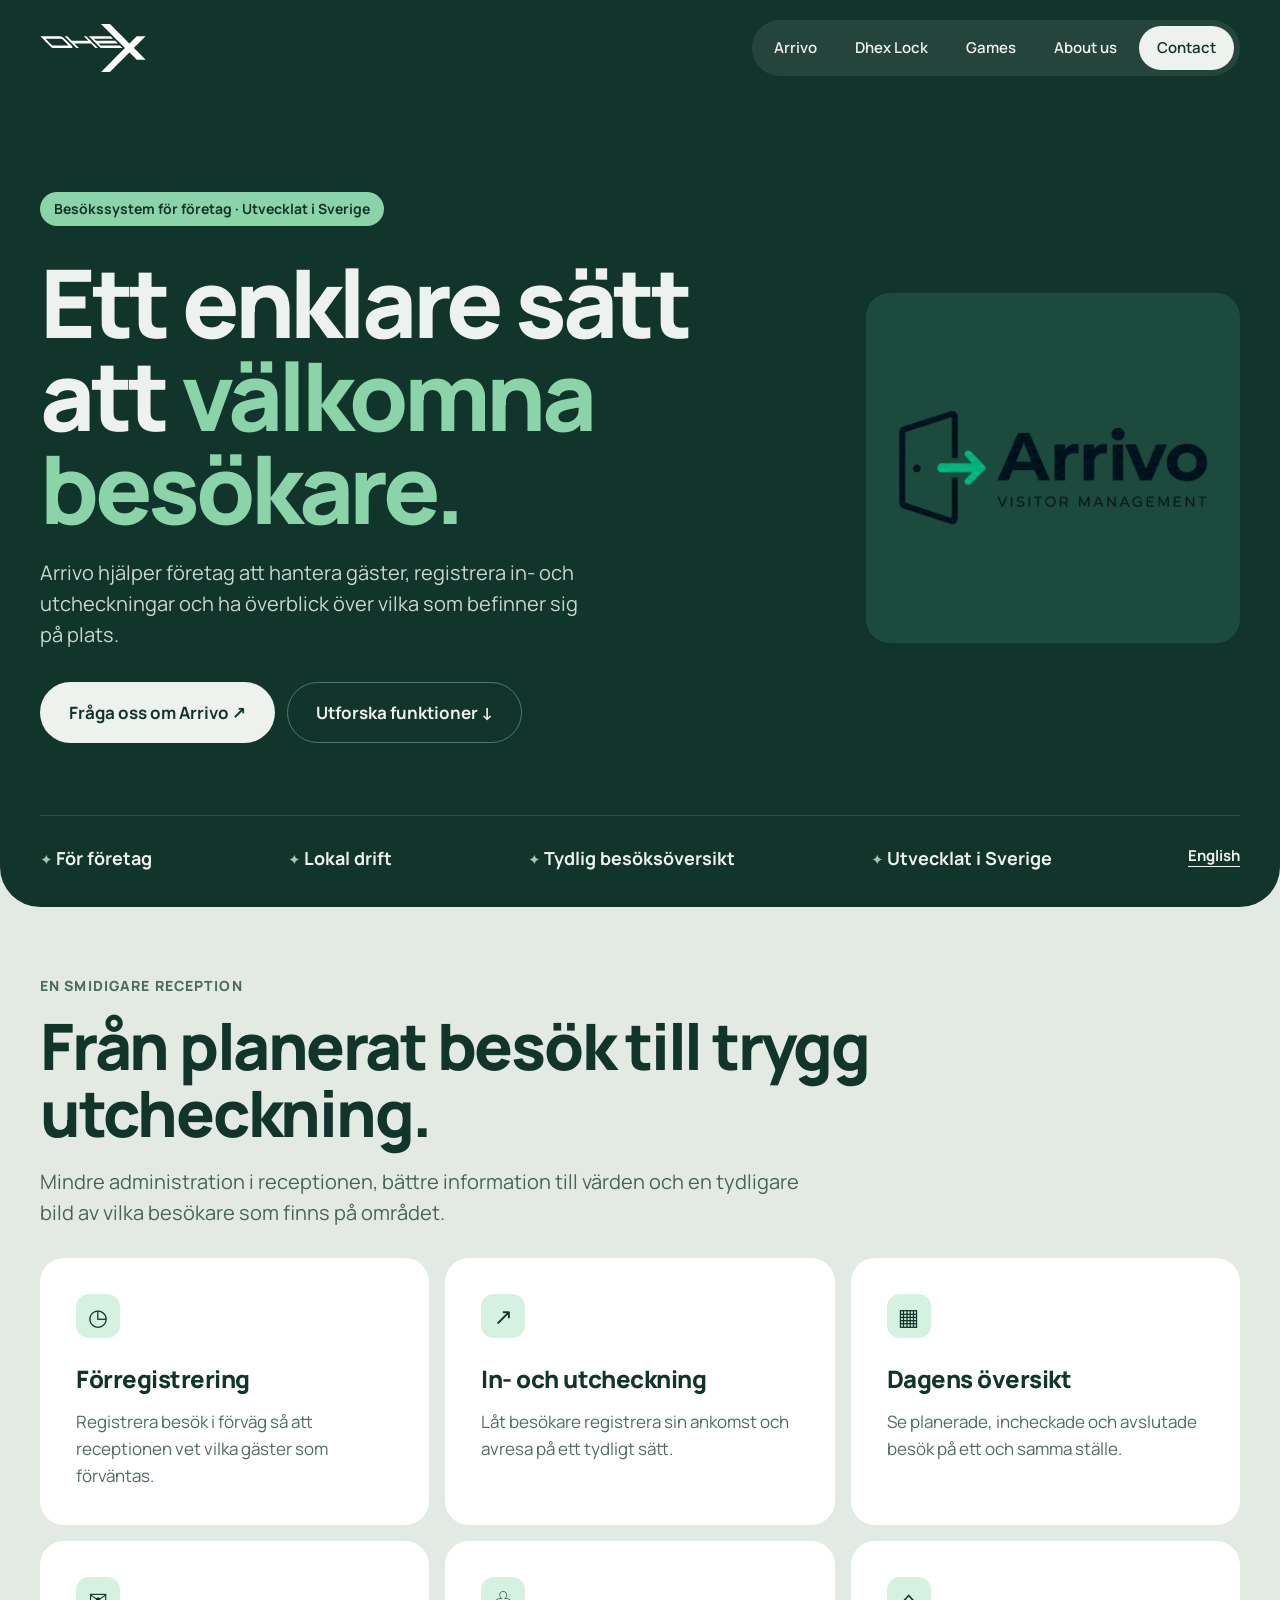
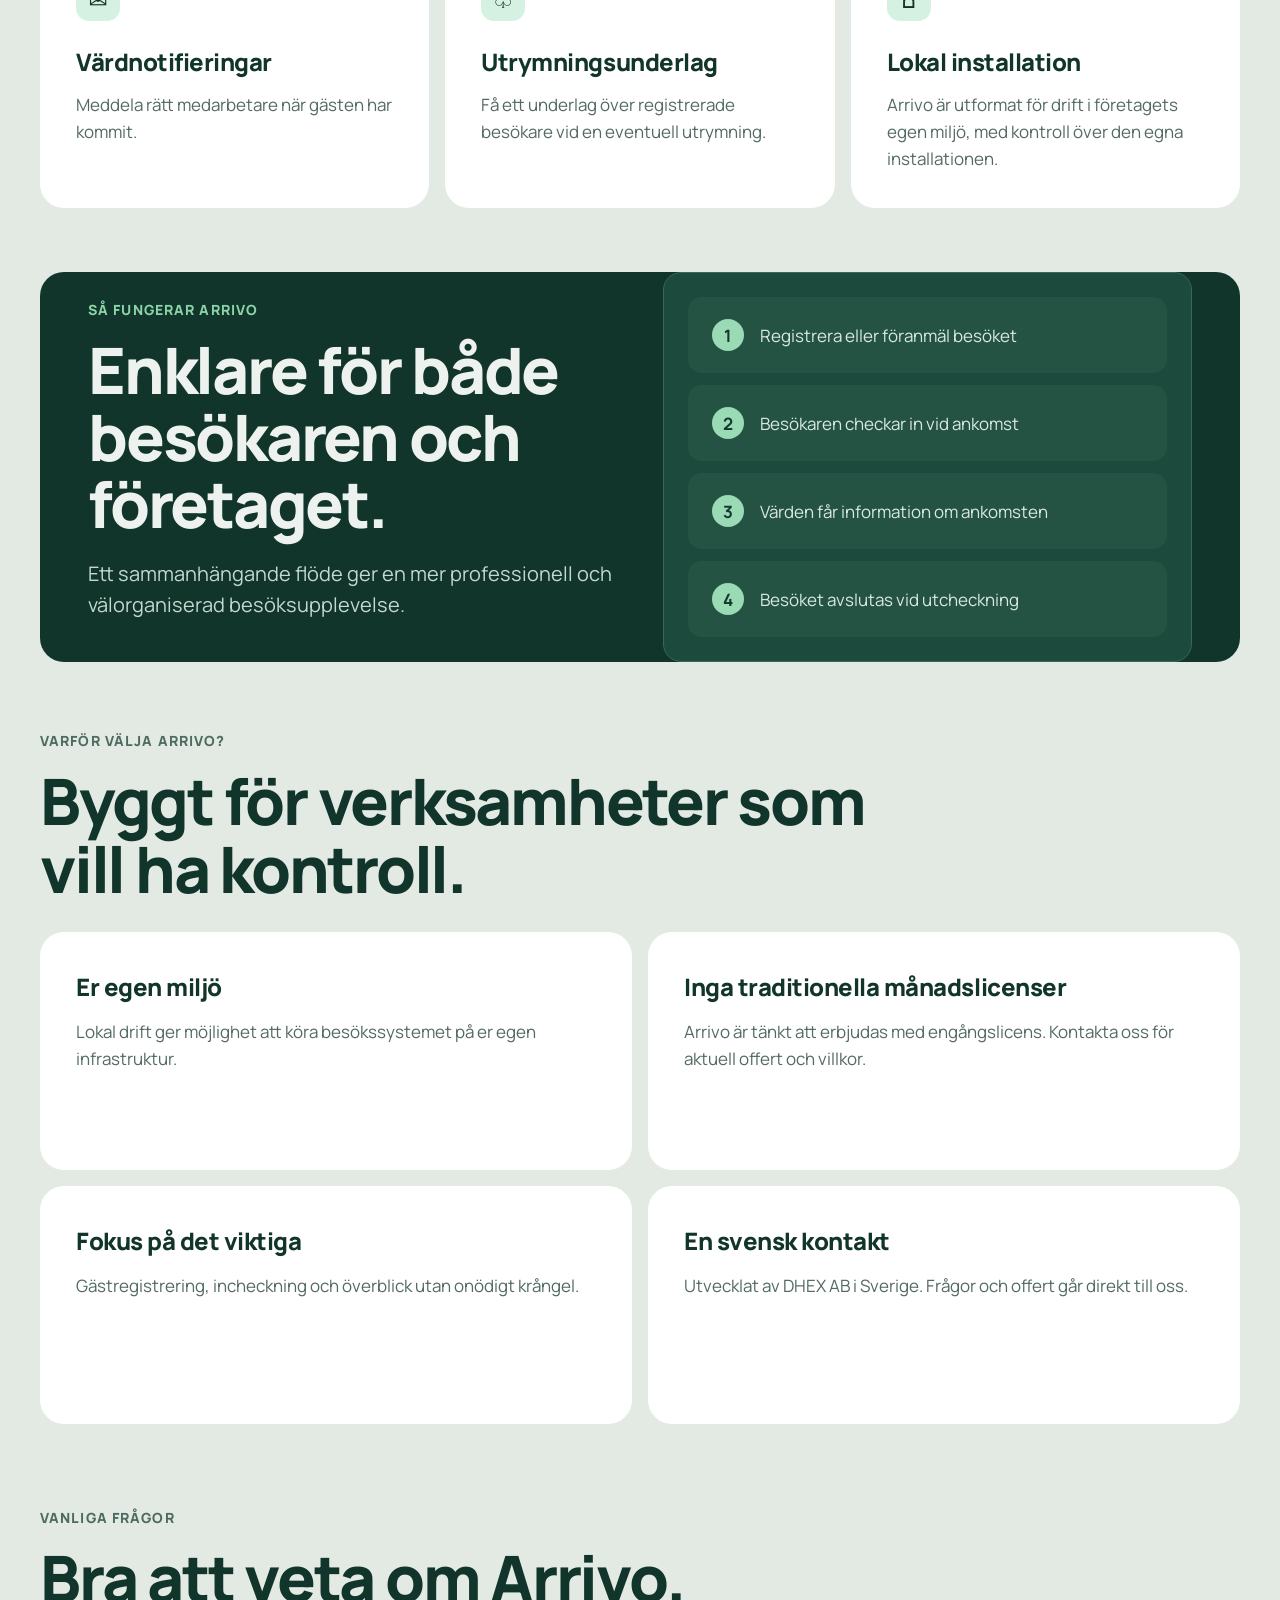
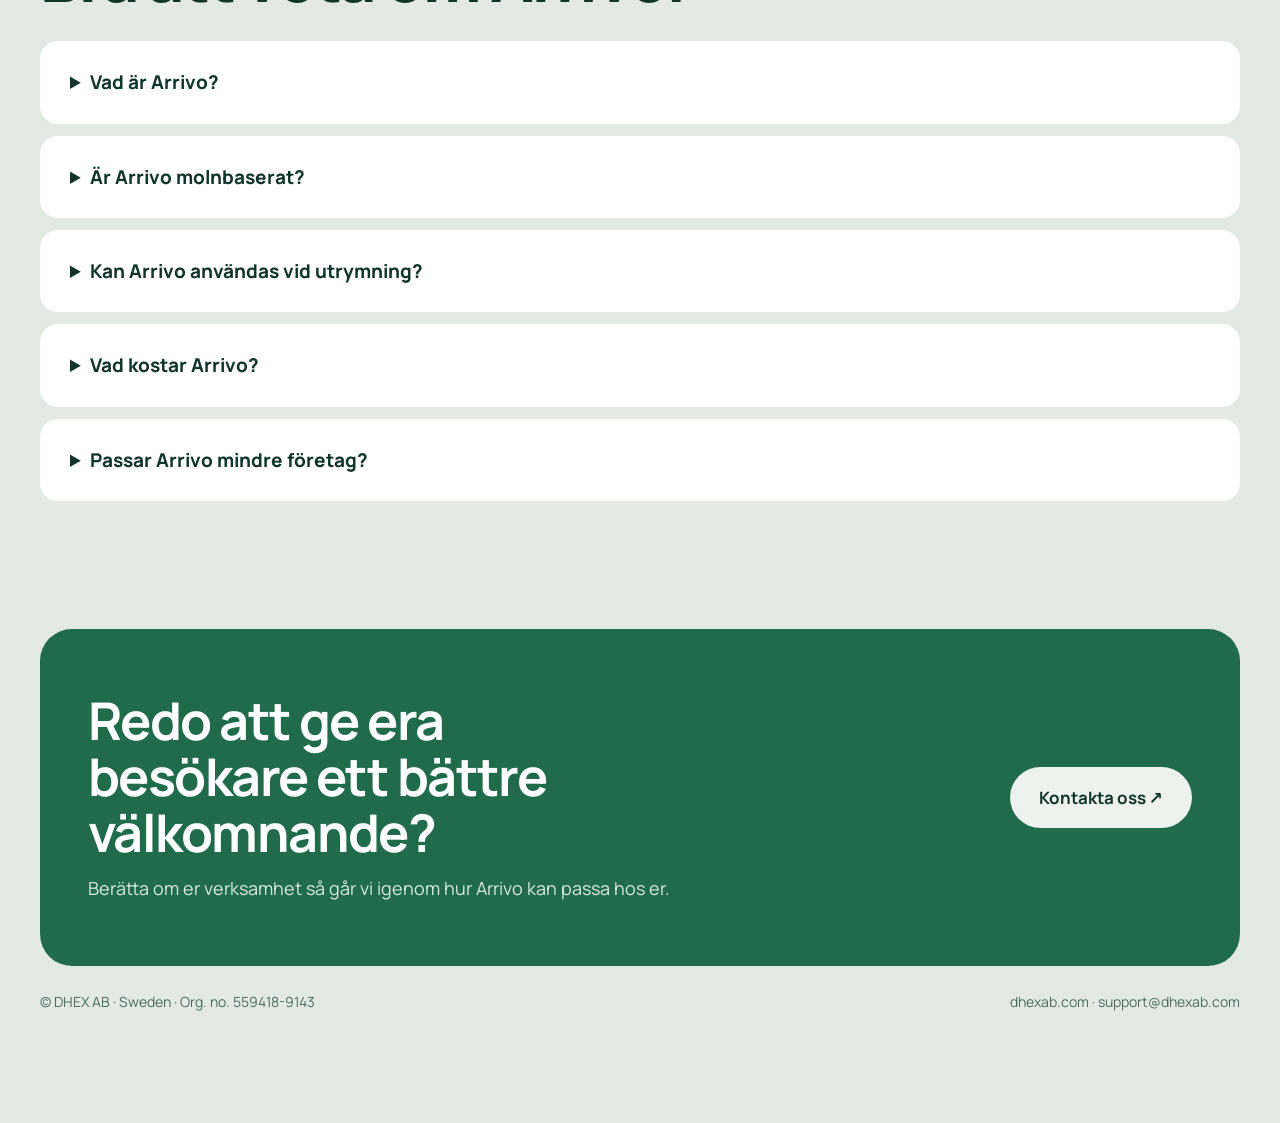
==== arrivo/index.html @ f9cc56e5 "Add files via upload" ====
<!DOCTYPE html>

<html lang="sv"><head><meta charset="utf-8"/><meta content="width=device-width, initial-scale=1" name="viewport"/><title>Arrivo – Besökssystem och gästhantering för företag | DHEX AB</title><meta content="Arrivo är ett svenskt besökssystem för företag med gästregistrering, incheckning, värdnotifiering, utrymningsunderlag och lokal drift." name="description"/><meta content="index,follow" name="robots"/><link href="https://dhexab.com/arrivo/sv/" rel="canonical"/><link href="https://dhexab.com/arrivo/sv/" hreflang="sv" rel="alternate"/><link href="https://dhexab.com/arrivo/" hreflang="en" rel="alternate"/><link href="https://dhexab.com/arrivo/" hreflang="x-default" rel="alternate"/><meta content="website" property="og:type"/><meta content="Arrivo – Besökssystem och gästhantering för företag | DHEX AB" property="og:title"/><meta content="Arrivo är ett svenskt besökssystem för företag med gästregistrering, incheckning, värdnotifiering, utrymningsunderlag och lokal drift." property="og:description"/><meta content="https://dhexab.com/arrivo/sv/" property="og:url"/><meta content="https://dhexab.com/arrivo/assets/arrivo-logo.png" property="og:image"/><meta content="#12352B" name="theme-color"/><link href="assets/favicon-32.png" rel="icon" sizes="32x32"/><link href="assets/apple-touch-icon.png" rel="apple-touch-icon"/><style>
:root{--forest:#10392d;--forest2:#174637;--mint:#91d8b1;--cream:#e8eee9;--ink:#102f29;--sub:#bdd5cc;--white:#f6faf7}*{box-sizing:border-box}html{scroll-behavior:smooth}body{margin:0;background:var(--cream);font-family:Manrope,system-ui,sans-serif;color:var(--ink);-webkit-font-smoothing:antialiased}a{color:inherit}button{font:inherit}.container{max-width:1120px;margin:auto;padding:0 28px}.top{background:var(--forest);color:var(--white);border-radius:0 0 24px 24px;overflow:hidden}.nav{display:flex;align-items:center;justify-content:space-between;padding:26px 0}.brand{font-size:22px;letter-spacing:-.08em;text-decoration:none;font-weight:950}.brand span{color:var(--mint)}.navlinks{display:flex;align-items:center;gap:10px;padding:5px;background:rgba(255,255,255,.075);border-radius:60px}.navlinks a{font-size:13px;font-weight:650;text-decoration:none;padding:10px 15px;border-radius:40px}.navlinks a:hover,.navlinks a.active{background:#f2f7f2;color:var(--ink)}.eyebrow{display:inline-block;background:var(--mint);color:var(--ink);font-size:12px;font-weight:750;border-radius:40px;padding:8px 13px}.hero{padding:70px 0 100px;display:grid;grid-template-columns:1.08fr .92fr;gap:45px;align-items:center}.hero h1{font-size:clamp(46px,6vw,83px);line-height:1.035;letter-spacing:-.075em;max-width:720px;margin:25px 0}.hero h1 em{font-style:normal;color:var(--mint)}.lead{font-size:19px;line-height:1.65;max-width:580px;color:#d0e2da}.actions{display:flex;flex-wrap:wrap;gap:12px;margin-top:30px}.btn{display:inline-flex;align-items:center;justify-content:center;padding:15px 23px;font-size:14px;font-weight:750;border-radius:999px;text-decoration:none;border:1px solid #45695b;transition:transform .15s,background .15s}.btn:hover{transform:translateY(-2px)}.btn.main{background:var(--white);color:var(--ink);border-color:transparent}.btn.ghost{color:var(--white)}.brandpanel{background:#1a4a3b;border:1px solid #2d604e;border-radius:28px;min-height:310px;display:grid;place-items:center;padding:32px;position:relative;overflow:hidden}.brandpanel:after{content:'';position:absolute;width:260px;height:260px;border:1px solid #5b8c7550;border-radius:50%;right:-100px;top:-120px}.brandpanel img{width:100%;height:auto;max-width:480px;filter:drop-shadow(0 8px 20px #092a2340)}.brandpanel .subline{position:absolute;bottom:26px;font-size:12px;color:var(--sub);letter-spacing:.13em;text-transform:uppercase}.trust{border-top:1px solid #2c5547;padding:25px 0 32px;display:flex;justify-content:space-between;gap:18px;flex-wrap:wrap;color:#c4d9cd;font-size:13px}.trust strong{color:var(--white)}section{padding:84px 0}.sectiontop{max-width:740px;margin-bottom:34px}.kicker{font-size:12px;text-transform:uppercase;letter-spacing:.16em;color:#286e56;font-weight:800}.sectiontop h2{font-size:clamp(34px,4.3vw,56px);letter-spacing:-.062em;line-height:1.1;margin:12px 0 18px}.sectiontop p,.copy{font-size:17px;line-height:1.7;color:#49625a}.features{display:grid;grid-template-columns:repeat(3,1fr);gap:14px}.feature{background:#fff;padding:28px;border-radius:22px;min-height:225px}.feature i{font-style:normal;background:#d5f1e1;border-radius:13px;width:44px;height:44px;display:flex;align-items:center;justify-content:center;font-size:23px}.feature h3{margin:22px 0 9px;font-size:19px;letter-spacing:-.035em}.feature p{margin:0;color:#536a61;font-size:14px;line-height:1.65}.dark{background:var(--forest);color:#f7faf7;border-radius:26px;margin:0 18px}.dark .kicker{color:var(--mint)}.dark .copy{color:#c2d9ce}.split{display:grid;grid-template-columns:1fr 1fr;gap:45px;align-items:center}.diagram{background:var(--forest2);border:1px solid #366a54;padding:24px;border-radius:25px;display:grid;gap:12px}.step{background:#255441;border-radius:14px;padding:18px;display:flex;align-items:center;gap:16px;font-size:14px}.step b{background:#9adab5;color:#13392b;border-radius:50%;width:32px;height:32px;display:grid;place-items:center;flex-shrink:0}.step span{color:#d8e9e0}.reasons{display:grid;grid-template-columns:repeat(2,1fr);gap:16px}.reason{background:#fff;border-radius:22px;padding:28px}.reason h3{font-size:22px;letter-spacing:-.04em;margin:0 0 12px}.reason p{font-size:15px;color:#536a61;line-height:1.65;margin:0}.faq{display:grid;gap:10px;max-width:850px}.faq details{background:#fff;border-radius:16px;padding:20px 24px}.faq summary{cursor:pointer;font-size:17px;font-weight:750}.faq p{line-height:1.7;color:#4a6258;margin-bottom:0}.cta{background:#206d50;color:#fff;border-radius:27px;padding:48px;display:flex;align-items:center;justify-content:space-between;gap:25px}.cta h2{font-size:clamp(29px,4vw,47px);letter-spacing:-.06em;max-width:640px;line-height:1.12;margin:0 0 12px}.cta p{color:#d8eade;margin:0}.footer{display:flex;justify-content:space-between;gap:20px;padding:25px 0 45px;font-size:13px;color:#668074;flex-wrap:wrap}.footer a{text-decoration:none}.mini{font-size:12px;color:#92baaa;margin-top:28px}.sr-only{position:absolute;left:-9999px}@media(max-width:800px){.hero,.split{grid-template-columns:1fr}.hero{padding:48px 0 65px;gap:28px}.brandpanel{min-height:250px}.features{grid-template-columns:repeat(2,1fr)}.cta{align-items:flex-start;flex-direction:column}.navlinks{gap:0}.navlinks a{padding:10px;font-size:12px}}@media(max-width:530px){.container{padding:0 19px}.nav{align-items:flex-start;gap:20px}.navlinks{flex-wrap:wrap;justify-content:flex-end;background:transparent;padding:0}.navlinks a{padding:7px 9px}.hero h1{font-size:50px}.features,.reasons{grid-template-columns:1fr}section{padding:58px 0}.dark{margin:0 8px}.cta{padding:30px}.trust{display:grid;grid-template-columns:1fr 1fr}.brandpanel{min-height:220px}}

/* Synkroniserad med DHEXAB:s startsida */
.container{max-width:1200px;padding:0 24px}
.top{border-radius:0 0 40px 40px}
.nav{padding:20px 0;gap:12px 32px;flex-wrap:wrap}
.dhex-brand{min-height:44px;display:inline-flex;align-items:center;color:#fff;flex:none}
.dhex-brand svg{display:block;width:106px;height:48px;color:#fff}
.navlinks{gap:6px;padding:6px;background:rgba(255,255,255,.08)}
.navlinks a{font-size:15px;font-weight:600;padding:10px 16px}
.navlinks a.active{background:#EEF2EE;color:#12352B}
.eyebrow{background:#8BD3A8;color:#12352B;font-size:14px;font-weight:700;padding:6px 14px}
.hero h1{font-weight:800;letter-spacing:-.045em;line-height:1.02}
.hero h1 em{color:#8BD3A8}
.lead{color:#C9D8CF}
.btn{font-weight:700}
.btn.main{background:#EEF2EE;color:#12352B}
.btn.ghost{border-color:#4D7A6B}
.brandpanel{background:#E3EAE4;border:0;border-radius:24px;min-height:300px}
.brandpanel::after{display:none}
.brandpanel img{filter:none;max-width:100%}
.feature,.reason,.faq details{background:#fff;border-radius:24px}
.dark{background:#12352B}
.diagram{background:#1C4A3C}
.step{background:#245344}
.cta{background:#1F6B4C;border-radius:32px}
@media(max-width:530px){.container{padding:0 19px}.top{border-radius:0 0 28px 28px}.navlinks a{font-size:12px;padding:7px 9px}.brandpanel{min-height:220px}}

/* ===== DHEX AB 1:1 layout measurements – shared across pages ===== */
:root{--forest:#12352B;--forest2:#1C4A3C;--mint:#8BD3A8;--cream:#E3EAE4;--ink:#12352B;--sub:#C9D8CF;--white:#EEF2EE}
html{scroll-behavior:smooth}
body{font-family:Manrope,system-ui,sans-serif;font-size:17px;line-height:1.6;background:#E3EAE4;color:#12352B;-webkit-font-smoothing:auto}
/* Homepage measures max-width 1200 content + 24px on both sides because it uses content-box sizing */
.container{max-width:1248px;padding:0 24px;margin:0 auto}
.top{background:#12352B;color:#EEF2EE;border-radius:0 0 40px 40px;overflow:visible}
.nav{min-height:88px;padding:20px 0;display:flex;align-items:center;justify-content:space-between;gap:12px 32px;flex-wrap:wrap}
.dhex-brand{display:inline-flex;min-height:44px;align-items:center;flex:none;color:#fff;text-decoration:none}
.dhex-brand svg{width:106px;height:48px;display:block}
.navlinks{display:flex;flex-wrap:wrap;gap:6px;align-items:center;font-size:15px;font-weight:600;background:rgba(255,255,255,.08);padding:6px;border-radius:999px}
.navlinks a{font-size:15px;font-weight:600;padding:10px 16px;line-height:1.6;color:#EEF2EE;border-radius:999px;text-decoration:none}
.navlinks a:hover{background:rgba(255,255,255,.12);color:#fff}
.navlinks a.active,.navlinks a.active:hover{background:#EEF2EE;color:#12352B}
/* Follow homepage: left-aligned, prominent headline, roomy spacing, no centered narrow column */
.hero{padding:96px 0 72px;display:grid;grid-template-columns:minmax(0,1.35fr) minmax(0,.65fr);gap:48px;align-items:center}
.hero h1{font-size:clamp(44px,7.4vw,104px);line-height:.98;letter-spacing:-.045em;font-weight:800;max-width:13ch;margin:30px 0 22px}
.eyebrow{font-size:14px;font-weight:700;padding:6px 14px;background:#8BD3A8;color:#12352B}
.hero h1 em{color:#8BD3A8}
.lead{font-size:20px;line-height:1.55;color:#C9D8CF;max-width:540px;margin:0}
.actions{margin-top:32px;gap:12px}
.btn{font-size:17px;line-height:1.6;font-weight:700;padding:16px 28px}
.btn.main{background:#EEF2EE;color:#12352B;border-color:transparent}
.btn.ghost{border:1px solid #4D7A6B;color:#EEF2EE}
.brandpanel{min-height:350px;background:#1C4A3C;border-radius:24px;display:grid;place-items:center;padding:30px}
.brandpanel img{max-width:100%;height:auto}
.trust{margin-top:0;padding:28px 0 34px;border-top:1px solid #2C5446;color:#A9C2B5;font-size:15px;gap:24px}
.trust strong{font-size:18px;color:#EEF2EE}
/* Home main uses 64px top gap, 24px edges, 48px cards */
section{padding:64px 0}
.sectiontop{max-width:none;margin-bottom:30px;text-align:left}
.sectiontop h2{font-size:clamp(36px,5vw,64px);font-weight:800;line-height:1.05;letter-spacing:-.035em;margin:14px 0 18px;max-width:21ch}
.sectiontop p,.copy{font-size:20px;line-height:1.55;max-width:760px}
.kicker{font-size:14px;letter-spacing:.08em;color:#4D6B61}
.features{grid-template-columns:repeat(3,minmax(0,1fr));gap:16px}
.feature,.reason{padding:36px;border-radius:24px;min-height:238px;text-align:left}
.feature h3,.reason h3{font-size:24px;font-weight:800;letter-spacing:-.02em}
.feature p,.reason p{font-size:17px;line-height:1.6}
.dark{margin:0 auto;max-width:1200px;box-sizing:border-box;border-radius:24px;background:#12352B;color:#EEF2EE;padding:0 24px}
.dark .container{padding-left:24px;padding-right:24px}
.diagram{background:#1C4A3C;border-radius:18px}
.step{padding:22px 24px;font-size:17px;background:#245344}
.reasons{gap:16px}
.faq{max-width:none;gap:12px}
.faq details{padding:26px 30px;border-radius:18px}
.faq summary{font-size:19px}
.faq p{font-size:17px}
.cta{border-radius:32px;padding:64px 48px;background:#1F6B4C}
.cta h2{font-size:clamp(32px,4.4vw,52px);letter-spacing:-.03em;line-height:1.08;max-width:16ch}
.cta p{font-size:18px}
.footer{font-size:14px;color:#4D6B61}
@media(max-width:850px){.hero{grid-template-columns:1fr;gap:32px;padding:64px 0}.brandpanel{min-height:250px}.features{grid-template-columns:repeat(2,minmax(0,1fr))}.split{grid-template-columns:1fr}.nav{min-height:auto}}
@media(max-width:530px){.container{max-width:1248px;padding:0 24px}.top{border-radius:0 0 28px 28px}.nav{padding:20px 0;gap:12px}.navlinks{justify-content:flex-start}.navlinks a{font-size:13px;padding:8px 10px}.hero{padding:54px 0}.hero h1{font-size:clamp(44px,11vw,64px)}.lead{font-size:18px}.features,.reasons{grid-template-columns:1fr}.feature,.reason{padding:30px}.dark{margin:0 16px;padding:0}.dark .container{padding:0 20px}.sectiontop h2{font-size:38px}.cta{padding:36px 28px}.trust{display:grid;grid-template-columns:1fr 1fr}.brandpanel{min-height:210px}.btn{font-size:15px;padding:14px 20px}}

/* Exakt samma headerstruktur som startsidan, utan dubbla container-marginaler. */
.top > .container {max-width:none;padding:0;margin:0;width:100%;}
.top > .container > header {max-width:1200px;box-sizing:content-box;margin:0 auto;padding:20px 24px;display:flex;flex-wrap:wrap;gap:12px 32px;align-items:center;justify-content:space-between;min-height:0;}
.top > .container > header > a {flex:none;}
.top > .container > main {max-width:1248px;box-sizing:border-box;margin:0 auto;padding:0 24px;}
/* Main och funktioner följer startsidans skala. */
body {font-size:17px;line-height:1.6;}
.feature p,.reason p {font-size:17px;}
@media(max-width:530px){.top > .container > header{padding:20px 24px;}.top > .container > main{padding:0 24px;}}

/* Isolera headern från sidans övriga layout: exakt samma mått som DHEX startsida. */
.top > .container { width:100%; max-width:none; padding:0; margin:0; }
.top > .container > header { width:auto; max-width:1200px; margin:0 auto; padding:20px 24px; box-sizing:content-box; display:flex; align-items:center; justify-content:space-between; flex-wrap:wrap; gap:12px 32px; }
.top > .container > main {max-width:1248px; margin:0 auto; padding:0 24px; box-sizing:border-box;}
.top > .container > main .hero {padding:96px 0 72px;}
@media(max-width:850px){.top > .container > main .hero{padding:64px 0;}}
@media(max-width:530px){.top > .container > main .hero{padding:54px 0;}}
</style><script type="application/ld+json">{"@context": "https://schema.org", "@type": "SoftwareApplication", "name": "Arrivo", "applicationCategory": "BusinessApplication", "operatingSystem": "Web browser; self-hosted", "description": "Arrivo är ett svenskt besökssystem för företag med gästregistrering, incheckning, värdnotifiering, utrymningsunderlag och lokal drift.", "url": "https://dhexab.com/arrivo/sv/", "publisher": {"@type": "Organization", "name": "DHEX AB", "url": "https://dhexab.com/"}}</script><link href="https://fonts.googleapis.com/css2?family=Manrope:wght@400;500;600;700;800&amp;display=swap" rel="stylesheet"/></head>
<body><div class="top"><div class="container"><header class="" style="max-width: 1200px; margin: 0 auto; padding: 20px 24px; display: flex; flex-wrap: wrap; gap: 12px 32px; align-items: center; justify-content: space-between">
<a aria-label="DHEX AB, home" href="/" style="display: inline-flex; align-items: center; min-height: 44px; color: #FFFFFF"><svg aria-hidden="true" height="48" style="display: block" viewbox="0 0 1255 572" width="106"><g fill="currentColor" transform="scale(0.25)"><g transform="translate(0.000000,2288.000000) scale(0.100000,-0.100000)"><path d="M15 17031 l-19 -8 17 -10 c10 -5 1279 -1270 2820 -2811 l2803 -2802 4689 2 4690 3 63 24 c95 35 147 67 192 118 l40 46 15 50 c20 68 19 118 -5 213 -29 110 -104 260 -193 384 l-76 105 -1898 1896 -1898 1896 -115 84 c-179 132 -316 228 -370 259 -19 11 -48 29 -65 40 -16 11 -46 29 -65 40 -19 11 -53 32 -75 45 -22 13 -47 27 -55 30 -8 4 -22 11 -30 16 -8 5 -34 18 -56 28 -23 11 -45 24 -48 30 -4 6 -15 11 -25 11 -10 0 -30 9 -44 20 -14 11 -33 20 -42 20 -9 0 -28 9 -42 20 -14 11 -35 20 -45 20 -11 0 -31 9 -45 20 -14 11 -36 20 -48 20 -12 0 -34 9 -48 20 -14 11 -36 20 -49 20 -12 0 -36 9 -53 20 -16 11 -42 20 -57 20 -15 0 -42 9 -60 20 -18 11 -46 20 -61 20 -15 0 -45 9 -67 20 -22 11 -55 20 -74 20 -19 0 -58 9 -86 20 l-51 20 -4722 -1 -4722 0 -20 -8z m9991 -1216 c27 -8 65 -15 84 -15 l35 0 30 -20 c17 -11 41 -20 53 -20 13 0 35 -9 49 -20 14 -11 34 -20 44 -20 10 0 21 -5 25 -11 3 -6 21 -17 38 -25 17 -8 51 -28 76 -44 25 -16 52 -33 60 -37 8 -3 35 -23 60 -43 25 -20 58 -44 73 -54 53 -33 163 -141 1324 -1300 l1161 -1161 51 -79 51 -79 16 -54 16 -55 -7 -36 -7 -35 -28 -27 c-16 -15 -44 -30 -61 -34 -17 -3 -1715 -6 -3773 -6 l-3741 0 -1582 1583 c-871 870 -1583 1588 -1583 1595 l0 12 3743 0 3744 0 49 -15z"></path></g><g transform="translate(0.000000,2288.000000) scale(0.100000,-0.100000)"><path d="M11580 17021 c0 -11 4 -21 10 -23 5 -1 1269 -1262 2808 -2800 l2798 -2798 586 0 587 0 6 9 5 10 -1101 1099 -1102 1099 7 11 7 12 3962 0 3962 0 1121 -1120 1121 -1120 586 0 586 0 5 9 c3 5 -1259 1272 -2805 2817 l-2810 2809 -589 3 -590 2 2 -17 1 -18 1076 -1070 c591 -588 1075 -1074 1076 -1080 l0 -10 -3970 -3 -3970 -2 -1100 1100 -1100 1100 -588 0 -587 0 0 -19z"></path></g><g transform="translate(0.000000,2288.000000) scale(0.100000,-0.100000)"><path d="M23140 17021 c0 -11 4 -21 10 -23 5 -1 1269 -1262 2808 -2800 l2798 -2798 5176 0 5177 0 6 10 6 10 -611 610 -611 610 -4592 0 -4592 0 -489 489 -489 489 7 11 7 11 4559 0 4559 0 5 9 c3 4 -261 274 -587 599 l-592 592 -4590 0 -4589 0 -487 483 -486 482 1 15 1 15 4565 5 4565 5 0 10 c-1 6 -266 274 -591 598 l-589 587 -5178 0 -5177 0 0 -19z"></path></g><g transform="translate(0.000000,2288.000000) scale(0.100000,-0.100000)"><path d="M28930 22872 c0 -4 2567 -2574 5705 -5712 3138 -3138 5705 -5712 5705 -5720 0 -8 -2560 -2575 -5689 -5705 l-5689 -5690 -7 -22 -6 -23 2115 0 c1164 0 2116 3 2116 8 0 13 9279 9287 9296 9291 l17 3 1731 -1731 1731 -1731 2105 0 2105 0 12 8 12 8 -2784 2784 c-1532 1532 -2785 2792 -2785 2800 0 16 5546 5572 5568 5578 l12 3 0 30 0 29 -2102 0 -2103 0 -1751 -1751 -1751 -1751 -17 3 c-17 4 -9296 9278 -9296 9291 0 5 -956 8 -2125 8 -1169 0 -2125 -3 -2125 -8z"></path></g></g></svg></a>
<nav aria-label="Main" style="display: flex; flex-wrap: wrap; gap: 6px; align-items: center; font-size: 15px; font-weight: 600; background: rgba(255,255,255,0.08); padding: 6px; border-radius: 999px">
<a href="/arrivo/" style="text-decoration: none; color: #EEF2EE; padding: 10px 16px; border-radius: 999px">Arrivo</a>
<a href="/#dhex-lock" style="text-decoration: none; color: #EEF2EE; padding: 10px 16px; border-radius: 999px">Dhex Lock</a>
<a href="/#games" style="text-decoration: none; color: #EEF2EE; padding: 10px 16px; border-radius: 999px">Games</a>
<a href="/#about" style="text-decoration: none; color: #EEF2EE; padding: 10px 16px; border-radius: 999px">About us</a>
<a href="/#contact" style="text-decoration: none; background: #EEF2EE; color: #12352B; padding: 10px 18px; border-radius: 999px">Contact</a>
</nav>
</header><main><div class="hero"><div><span class="eyebrow">Besökssystem för företag · Utvecklat i Sverige</span><h1>Ett enklare sätt att <em>välkomna besökare.</em></h1><p class="lead">Arrivo hjälper företag att hantera gäster, registrera in- och utcheckningar och ha överblick över vilka som befinner sig på plats.</p><div class="actions"><a class="btn main" href="mailto:support@dhexab.com?subject=Arrivo%20-%20information">Fråga oss om Arrivo ↗</a><a class="btn ghost" href="#features">Utforska funktioner ↓</a></div></div><div class="brandpanel"><img alt="Arrivo – Visitor Management" height="250" src="assets/arrivo-logo.png" width="658"/></div></div><div class="trust"><span>✦ <strong>För företag</strong></span><span>✦ <strong>Lokal drift</strong></span><span>✦ <strong>Tydlig besöksöversikt</strong></span><span>✦ <strong>Utvecklat i Sverige</strong></span><a href="/arrivo/" style="color:#EEF2EE;font-weight:700;text-underline-offset:5px">English</a></div></main></div></div>
<section id="features"><div class="container"><div class="sectiontop"><span class="kicker">En smidigare reception</span><h2>Från planerat besök till trygg utcheckning.</h2><p>Mindre administration i receptionen, bättre information till värden och en tydligare bild av vilka besökare som finns på området.</p></div><div class="features"><article class="feature"><i aria-hidden="true">◷</i><h3>Förregistrering</h3><p>Registrera besök i förväg så att receptionen vet vilka gäster som förväntas.</p></article><article class="feature"><i aria-hidden="true">↗</i><h3>In- och utcheckning</h3><p>Låt besökare registrera sin ankomst och avresa på ett tydligt sätt.</p></article><article class="feature"><i aria-hidden="true">▦</i><h3>Dagens översikt</h3><p>Se planerade, incheckade och avslutade besök på ett och samma ställe.</p></article><article class="feature"><i aria-hidden="true">✉</i><h3>Värdnotifieringar</h3><p>Meddela rätt medarbetare när gästen har kommit.</p></article><article class="feature"><i aria-hidden="true">♧</i><h3>Utrymningsunderlag</h3><p>Få ett underlag över registrerade besökare vid en eventuell utrymning.</p></article><article class="feature"><i aria-hidden="true">⌂</i><h3>Lokal installation</h3><p>Arrivo är utformat för drift i företagets egen miljö, med kontroll över den egna installationen.</p></article></div></div></section>
<section class="dark"><div class="container split"><div><span class="kicker">Så fungerar Arrivo</span><div class="sectiontop" style="margin:0"><h2>Enklare för både besökaren och företaget.</h2><p class="copy">Ett sammanhängande flöde ger en mer professionell och välorganiserad besöksupplevelse.</p></div></div><div class="diagram"><div class="step"><b>1</b><span>Registrera eller föranmäl besöket</span></div><div class="step"><b>2</b><span>Besökaren checkar in vid ankomst</span></div><div class="step"><b>3</b><span>Värden får information om ankomsten</span></div><div class="step"><b>4</b><span>Besöket avslutas vid utcheckning</span></div></div></div></section>
<section id="why"><div class="container"><div class="sectiontop"><span class="kicker">Varför välja Arrivo?</span><h2>Byggt för verksamheter som vill ha kontroll.</h2></div><div class="reasons"><article class="reason"><h3>Er egen miljö</h3><p>Lokal drift ger möjlighet att köra besökssystemet på er egen infrastruktur.</p></article><article class="reason"><h3>Inga traditionella månadslicenser</h3><p>Arrivo är tänkt att erbjudas med engångslicens. Kontakta oss för aktuell offert och villkor.</p></article><article class="reason"><h3>Fokus på det viktiga</h3><p>Gästregistrering, incheckning och överblick utan onödigt krångel.</p></article><article class="reason"><h3>En svensk kontakt</h3><p>Utvecklat av DHEX AB i Sverige. Frågor och offert går direkt till oss.</p></article></div></div></section>
<section id="faq" style="padding-top:15px"><div class="container"><div class="sectiontop"><span class="kicker">Vanliga frågor</span><h2>Bra att veta om Arrivo.</h2></div><div class="faq"><details><summary>Vad är Arrivo?</summary><p>Arrivo är ett digitalt besökssystem för företag som vill hålla ordning på sina gäster, in- och utcheckningar och besöksöversikt.</p></details><details><summary>Är Arrivo molnbaserat?</summary><p>Arrivo är utvecklat för lokal drift på egen utrustning. Kontakta oss för detaljer om installation och tekniska krav.</p></details><details><summary>Kan Arrivo användas vid utrymning?</summary><p>Systemet har stöd för underlag över registrerade besökare. Anpassade utrymningsfunktioner och eventuella integrationer diskuteras utifrån er installation.</p></details><details><summary>Vad kostar Arrivo?</summary><p>Arrivo är planerat för engångslicens snarare än en traditionell löpande licensavgift. Kontakta DHEX AB för pris och vad som ingår.</p></details><details><summary>Passar Arrivo mindre företag?</summary><p>Ja, Arrivo riktar sig till företag som vill ha en enkel och tydlig hantering av sina besökare. Vi hjälper er bedöma om lösningen passar era behov.</p></details></div></div></section>
<section><div class="container"><div class="cta"><div><h2>Redo att ge era besökare ett bättre välkomnande?</h2><p>Berätta om er verksamhet så går vi igenom hur Arrivo kan passa hos er.</p></div><a class="btn main" href="mailto:support@dhexab.com?subject=Arrivo%20-%20offert">Kontakta oss ↗</a></div><footer class="footer"><span>© DHEX AB · Sweden · Org. no. 559418-9143</span><span><a href="https://dhexab.com/">dhexab.com</a> · <a href="mailto:support@dhexab.com">support@dhexab.com</a></span></footer></div></section>
</body></html>
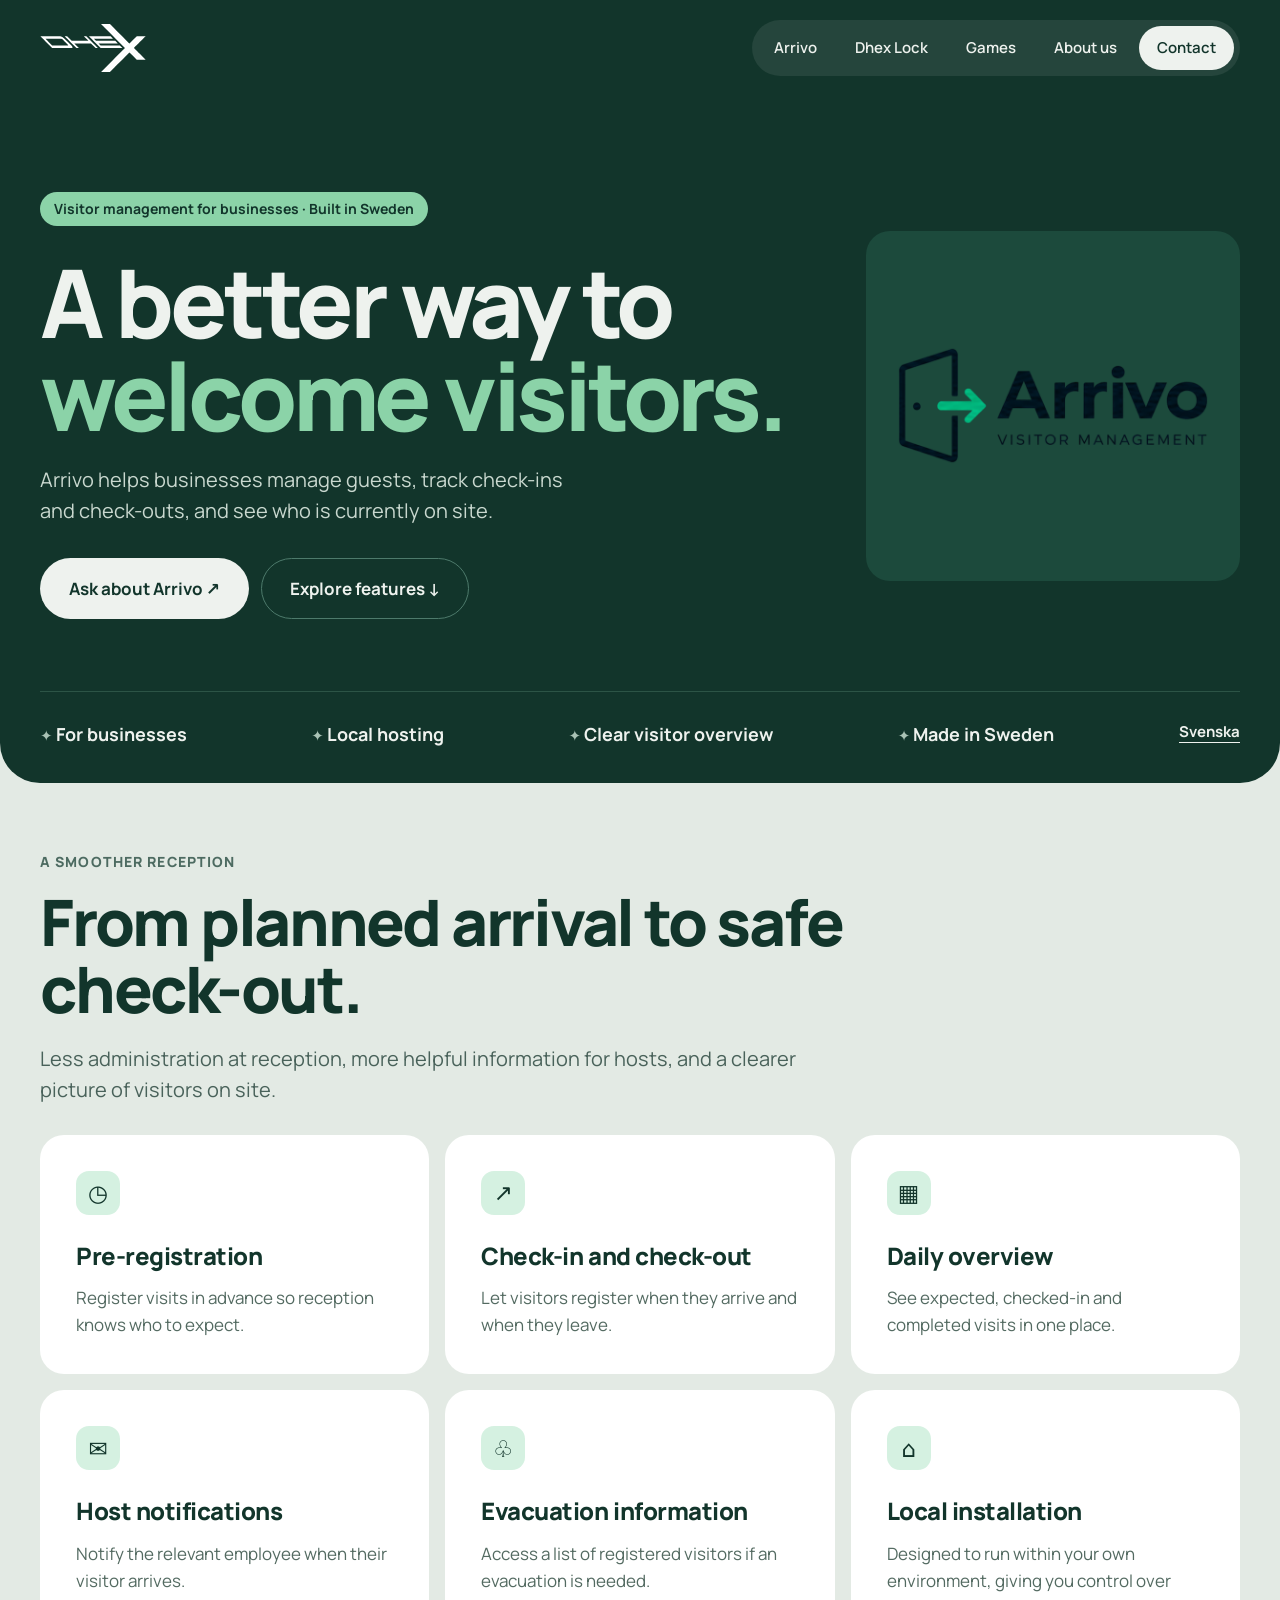
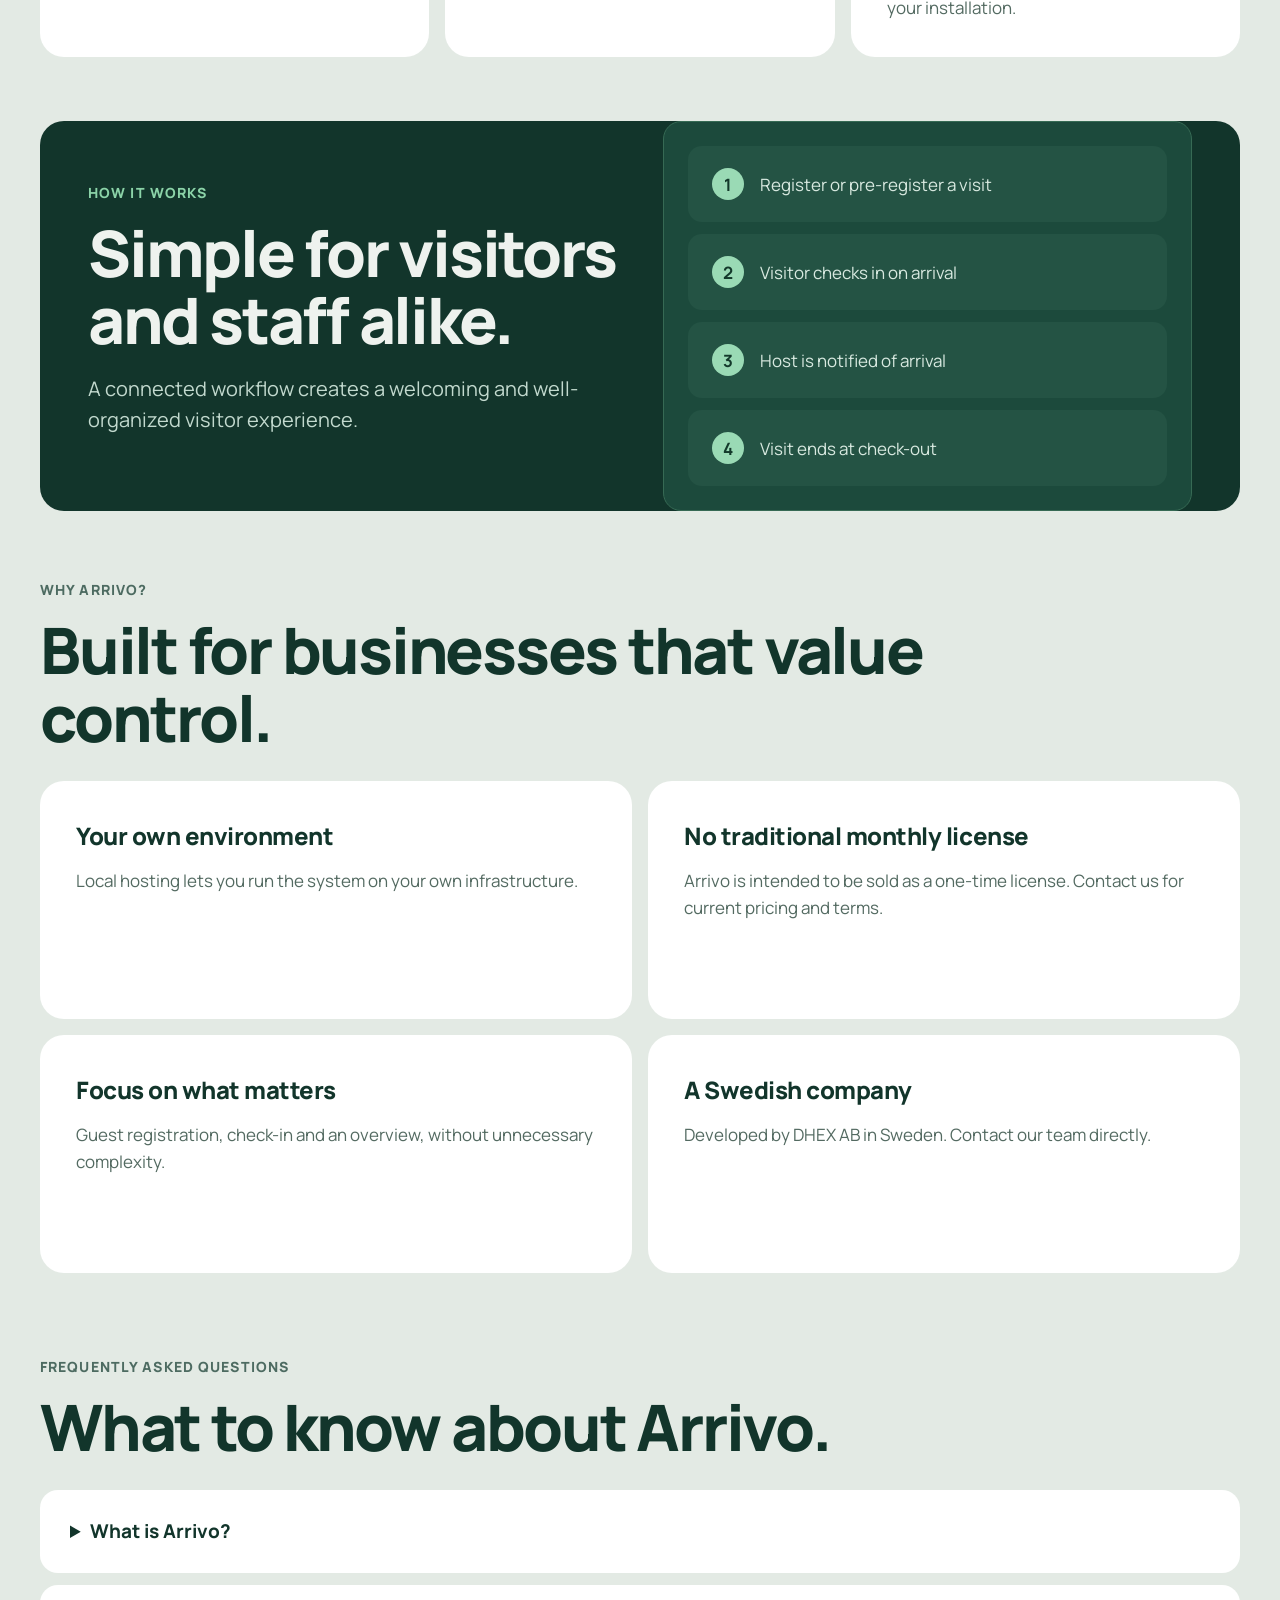
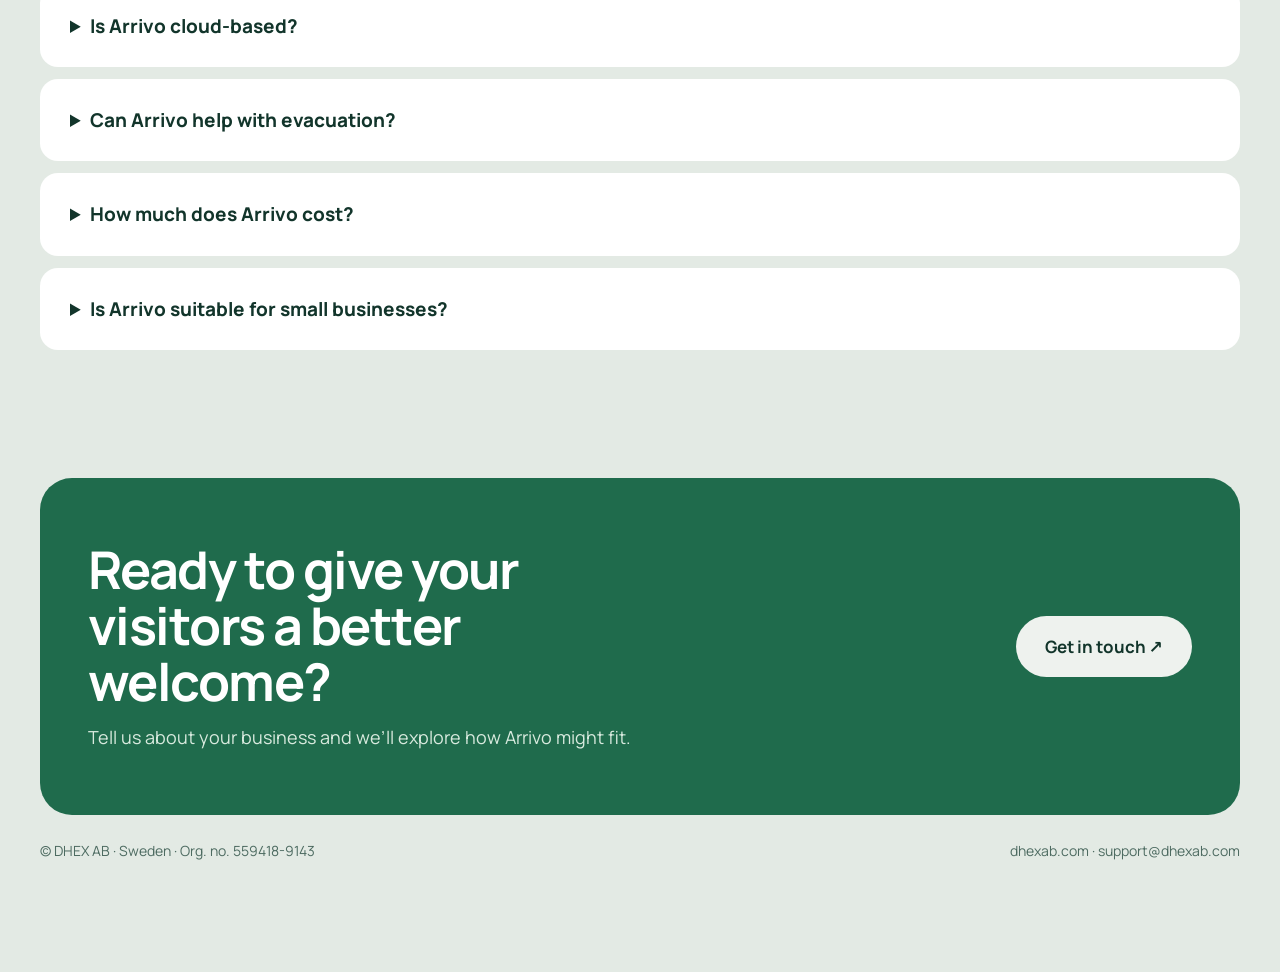
==== commit d6b3b190: "Add files via upload" ====
--- a/arrivo/index.html
+++ b/arrivo/index.html
@@ -1,6 +1,7 @@
 <!DOCTYPE html>
 
-<html lang="sv"><head><meta charset="utf-8"/><meta content="width=device-width, initial-scale=1" name="viewport"/><title>Arrivo – Besökssystem och gästhantering för företag | DHEX AB</title><meta content="Arrivo är ett svenskt besökssystem för företag med gästregistrering, incheckning, värdnotifiering, utrymningsunderlag och lokal drift." name="description"/><meta content="index,follow" name="robots"/><link href="https://dhexab.com/arrivo/sv/" rel="canonical"/><link href="https://dhexab.com/arrivo/sv/" hreflang="sv" rel="alternate"/><link href="https://dhexab.com/arrivo/" hreflang="en" rel="alternate"/><link href="https://dhexab.com/arrivo/" hreflang="x-default" rel="alternate"/><meta content="website" property="og:type"/><meta content="Arrivo – Besökssystem och gästhantering för företag | DHEX AB" property="og:title"/><meta content="Arrivo är ett svenskt besökssystem för företag med gästregistrering, incheckning, värdnotifiering, utrymningsunderlag och lokal drift." property="og:description"/><meta content="https://dhexab.com/arrivo/sv/" property="og:url"/><meta content="https://dhexab.com/arrivo/assets/arrivo-logo.png" property="og:image"/><meta content="#12352B" name="theme-color"/><link href="assets/favicon-32.png" rel="icon" sizes="32x32"/><link href="assets/apple-touch-icon.png" rel="apple-touch-icon"/><style>
+<html lang="en"><head>
+<!-- DHEX Arrivo EN: updated 2026-11-17; matching main DHEX logo and wide layout --><meta charset="utf-8"/><meta content="width=device-width, initial-scale=1" name="viewport"/><title>Arrivo – Visitor Management for Businesses | DHEX AB</title><meta content="Arrivo is a Swedish visitor management system with guest registration, check-in, host notifications, evacuation visitor lists and local hosting." name="description"/><meta content="index,follow" name="robots"/><link href="https://dhexab.com/arrivo/" rel="canonical"/><link href="https://dhexab.com/arrivo/sv/" hreflang="sv" rel="alternate"/><link href="https://dhexab.com/arrivo/" hreflang="en" rel="alternate"/><link href="https://dhexab.com/arrivo/" hreflang="x-default" rel="alternate"/><meta content="website" property="og:type"/><meta content="Arrivo – Visitor Management for Businesses | DHEX AB" property="og:title"/><meta content="Arrivo is a Swedish visitor management system with guest registration, check-in, host notifications, evacuation visitor lists and local hosting." property="og:description"/><meta content="https://dhexab.com/arrivo/" property="og:url"/><meta content="https://dhexab.com/arrivo/en/assets/arrivo-logo.png" property="og:image"/><meta content="#12352B" name="theme-color"/><link href="assets/favicon-32.png" rel="icon" sizes="32x32"/><link href="assets/apple-touch-icon.png" rel="apple-touch-icon"/><style>
 :root{--forest:#10392d;--forest2:#174637;--mint:#91d8b1;--cream:#e8eee9;--ink:#102f29;--sub:#bdd5cc;--white:#f6faf7}*{box-sizing:border-box}html{scroll-behavior:smooth}body{margin:0;background:var(--cream);font-family:Manrope,system-ui,sans-serif;color:var(--ink);-webkit-font-smoothing:antialiased}a{color:inherit}button{font:inherit}.container{max-width:1120px;margin:auto;padding:0 28px}.top{background:var(--forest);color:var(--white);border-radius:0 0 24px 24px;overflow:hidden}.nav{display:flex;align-items:center;justify-content:space-between;padding:26px 0}.brand{font-size:22px;letter-spacing:-.08em;text-decoration:none;font-weight:950}.brand span{color:var(--mint)}.navlinks{display:flex;align-items:center;gap:10px;padding:5px;background:rgba(255,255,255,.075);border-radius:60px}.navlinks a{font-size:13px;font-weight:650;text-decoration:none;padding:10px 15px;border-radius:40px}.navlinks a:hover,.navlinks a.active{background:#f2f7f2;color:var(--ink)}.eyebrow{display:inline-block;background:var(--mint);color:var(--ink);font-size:12px;font-weight:750;border-radius:40px;padding:8px 13px}.hero{padding:70px 0 100px;display:grid;grid-template-columns:1.08fr .92fr;gap:45px;align-items:center}.hero h1{font-size:clamp(46px,6vw,83px);line-height:1.035;letter-spacing:-.075em;max-width:720px;margin:25px 0}.hero h1 em{font-style:normal;color:var(--mint)}.lead{font-size:19px;line-height:1.65;max-width:580px;color:#d0e2da}.actions{display:flex;flex-wrap:wrap;gap:12px;margin-top:30px}.btn{display:inline-flex;align-items:center;justify-content:center;padding:15px 23px;font-size:14px;font-weight:750;border-radius:999px;text-decoration:none;border:1px solid #45695b;transition:transform .15s,background .15s}.btn:hover{transform:translateY(-2px)}.btn.main{background:var(--white);color:var(--ink);border-color:transparent}.btn.ghost{color:var(--white)}.brandpanel{background:#1a4a3b;border:1px solid #2d604e;border-radius:28px;min-height:310px;display:grid;place-items:center;padding:32px;position:relative;overflow:hidden}.brandpanel:after{content:'';position:absolute;width:260px;height:260px;border:1px solid #5b8c7550;border-radius:50%;right:-100px;top:-120px}.brandpanel img{width:100%;height:auto;max-width:480px;filter:drop-shadow(0 8px 20px #092a2340)}.brandpanel .subline{position:absolute;bottom:26px;font-size:12px;color:var(--sub);letter-spacing:.13em;text-transform:uppercase}.trust{border-top:1px solid #2c5547;padding:25px 0 32px;display:flex;justify-content:space-between;gap:18px;flex-wrap:wrap;color:#c4d9cd;font-size:13px}.trust strong{color:var(--white)}section{padding:84px 0}.sectiontop{max-width:740px;margin-bottom:34px}.kicker{font-size:12px;text-transform:uppercase;letter-spacing:.16em;color:#286e56;font-weight:800}.sectiontop h2{font-size:clamp(34px,4.3vw,56px);letter-spacing:-.062em;line-height:1.1;margin:12px 0 18px}.sectiontop p,.copy{font-size:17px;line-height:1.7;color:#49625a}.features{display:grid;grid-template-columns:repeat(3,1fr);gap:14px}.feature{background:#fff;padding:28px;border-radius:22px;min-height:225px}.feature i{font-style:normal;background:#d5f1e1;border-radius:13px;width:44px;height:44px;display:flex;align-items:center;justify-content:center;font-size:23px}.feature h3{margin:22px 0 9px;font-size:19px;letter-spacing:-.035em}.feature p{margin:0;color:#536a61;font-size:14px;line-height:1.65}.dark{background:var(--forest);color:#f7faf7;border-radius:26px;margin:0 18px}.dark .kicker{color:var(--mint)}.dark .copy{color:#c2d9ce}.split{display:grid;grid-template-columns:1fr 1fr;gap:45px;align-items:center}.diagram{background:var(--forest2);border:1px solid #366a54;padding:24px;border-radius:25px;display:grid;gap:12px}.step{background:#255441;border-radius:14px;padding:18px;display:flex;align-items:center;gap:16px;font-size:14px}.step b{background:#9adab5;color:#13392b;border-radius:50%;width:32px;height:32px;display:grid;place-items:center;flex-shrink:0}.step span{color:#d8e9e0}.reasons{display:grid;grid-template-columns:repeat(2,1fr);gap:16px}.reason{background:#fff;border-radius:22px;padding:28px}.reason h3{font-size:22px;letter-spacing:-.04em;margin:0 0 12px}.reason p{font-size:15px;color:#536a61;line-height:1.65;margin:0}.faq{display:grid;gap:10px;max-width:850px}.faq details{background:#fff;border-radius:16px;padding:20px 24px}.faq summary{cursor:pointer;font-size:17px;font-weight:750}.faq p{line-height:1.7;color:#4a6258;margin-bottom:0}.cta{background:#206d50;color:#fff;border-radius:27px;padding:48px;display:flex;align-items:center;justify-content:space-between;gap:25px}.cta h2{font-size:clamp(29px,4vw,47px);letter-spacing:-.06em;max-width:640px;line-height:1.12;margin:0 0 12px}.cta p{color:#d8eade;margin:0}.footer{display:flex;justify-content:space-between;gap:20px;padding:25px 0 45px;font-size:13px;color:#668074;flex-wrap:wrap}.footer a{text-decoration:none}.mini{font-size:12px;color:#92baaa;margin-top:28px}.sr-only{position:absolute;left:-9999px}@media(max-width:800px){.hero,.split{grid-template-columns:1fr}.hero{padding:48px 0 65px;gap:28px}.brandpanel{min-height:250px}.features{grid-template-columns:repeat(2,1fr)}.cta{align-items:flex-start;flex-direction:column}.navlinks{gap:0}.navlinks a{padding:10px;font-size:12px}}@media(max-width:530px){.container{padding:0 19px}.nav{align-items:flex-start;gap:20px}.navlinks{flex-wrap:wrap;justify-content:flex-end;background:transparent;padding:0}.navlinks a{padding:7px 9px}.hero h1{font-size:50px}.features,.reasons{grid-template-columns:1fr}section{padding:58px 0}.dark{margin:0 8px}.cta{padding:30px}.trust{display:grid;grid-template-columns:1fr 1fr}.brandpanel{min-height:220px}}
 
 /* Synkroniserad med DHEXAB:s startsida */
@@ -100,7 +101,7 @@
 .top > .container > main .hero {padding:96px 0 72px;}
 @media(max-width:850px){.top > .container > main .hero{padding:64px 0;}}
 @media(max-width:530px){.top > .container > main .hero{padding:54px 0;}}
-</style><script type="application/ld+json">{"@context": "https://schema.org", "@type": "SoftwareApplication", "name": "Arrivo", "applicationCategory": "BusinessApplication", "operatingSystem": "Web browser; self-hosted", "description": "Arrivo är ett svenskt besökssystem för företag med gästregistrering, incheckning, värdnotifiering, utrymningsunderlag och lokal drift.", "url": "https://dhexab.com/arrivo/sv/", "publisher": {"@type": "Organization", "name": "DHEX AB", "url": "https://dhexab.com/"}}</script><link href="https://fonts.googleapis.com/css2?family=Manrope:wght@400;500;600;700;800&amp;display=swap" rel="stylesheet"/></head>
+</style><script type="application/ld+json">{"@context": "https://schema.org", "@type": "SoftwareApplication", "name": "Arrivo", "applicationCategory": "BusinessApplication", "operatingSystem": "Web browser; self-hosted", "description": "Arrivo is a Swedish visitor management system with guest registration, check-in, host notifications, evacuation visitor lists and local hosting.", "url": "https://dhexab.com/arrivo/", "publisher": {"@type": "Organization", "name": "DHEX AB", "url": "https://dhexab.com/"}}</script><link href="https://fonts.googleapis.com/css2?family=Manrope:wght@400;500;600;700;800&amp;display=swap" rel="stylesheet"/></head>
 <body><div class="top"><div class="container"><header class="" style="max-width: 1200px; margin: 0 auto; padding: 20px 24px; display: flex; flex-wrap: wrap; gap: 12px 32px; align-items: center; justify-content: space-between">
 <a aria-label="DHEX AB, home" href="/" style="display: inline-flex; align-items: center; min-height: 44px; color: #FFFFFF"><svg aria-hidden="true" height="48" style="display: block" viewbox="0 0 1255 572" width="106"><g fill="currentColor" transform="scale(0.25)"><g transform="translate(0.000000,2288.000000) scale(0.100000,-0.100000)"><path d="M15 17031 l-19 -8 17 -10 c10 -5 1279 -1270 2820 -2811 l2803 -2802 4689 2 4690 3 63 24 c95 35 147 67 192 118 l40 46 15 50 c20 68 19 118 -5 213 -29 110 -104 260 -193 384 l-76 105 -1898 1896 -1898 1896 -115 84 c-179 132 -316 228 -370 259 -19 11 -48 29 -65 40 -16 11 -46 29 -65 40 -19 11 -53 32 -75 45 -22 13 -47 27 -55 30 -8 4 -22 11 -30 16 -8 5 -34 18 -56 28 -23 11 -45 24 -48 30 -4 6 -15 11 -25 11 -10 0 -30 9 -44 20 -14 11 -33 20 -42 20 -9 0 -28 9 -42 20 -14 11 -35 20 -45 20 -11 0 -31 9 -45 20 -14 11 -36 20 -48 20 -12 0 -34 9 -48 20 -14 11 -36 20 -49 20 -12 0 -36 9 -53 20 -16 11 -42 20 -57 20 -15 0 -42 9 -60 20 -18 11 -46 20 -61 20 -15 0 -45 9 -67 20 -22 11 -55 20 -74 20 -19 0 -58 9 -86 20 l-51 20 -4722 -1 -4722 0 -20 -8z m9991 -1216 c27 -8 65 -15 84 -15 l35 0 30 -20 c17 -11 41 -20 53 -20 13 0 35 -9 49 -20 14 -11 34 -20 44 -20 10 0 21 -5 25 -11 3 -6 21 -17 38 -25 17 -8 51 -28 76 -44 25 -16 52 -33 60 -37 8 -3 35 -23 60 -43 25 -20 58 -44 73 -54 53 -33 163 -141 1324 -1300 l1161 -1161 51 -79 51 -79 16 -54 16 -55 -7 -36 -7 -35 -28 -27 c-16 -15 -44 -30 -61 -34 -17 -3 -1715 -6 -3773 -6 l-3741 0 -1582 1583 c-871 870 -1583 1588 -1583 1595 l0 12 3743 0 3744 0 49 -15z"></path></g><g transform="translate(0.000000,2288.000000) scale(0.100000,-0.100000)"><path d="M11580 17021 c0 -11 4 -21 10 -23 5 -1 1269 -1262 2808 -2800 l2798 -2798 586 0 587 0 6 9 5 10 -1101 1099 -1102 1099 7 11 7 12 3962 0 3962 0 1121 -1120 1121 -1120 586 0 586 0 5 9 c3 5 -1259 1272 -2805 2817 l-2810 2809 -589 3 -590 2 2 -17 1 -18 1076 -1070 c591 -588 1075 -1074 1076 -1080 l0 -10 -3970 -3 -3970 -2 -1100 1100 -1100 1100 -588 0 -587 0 0 -19z"></path></g><g transform="translate(0.000000,2288.000000) scale(0.100000,-0.100000)"><path d="M23140 17021 c0 -11 4 -21 10 -23 5 -1 1269 -1262 2808 -2800 l2798 -2798 5176 0 5177 0 6 10 6 10 -611 610 -611 610 -4592 0 -4592 0 -489 489 -489 489 7 11 7 11 4559 0 4559 0 5 9 c3 4 -261 274 -587 599 l-592 592 -4590 0 -4589 0 -487 483 -486 482 1 15 1 15 4565 5 4565 5 0 10 c-1 6 -266 274 -591 598 l-589 587 -5178 0 -5177 0 0 -19z"></path></g><g transform="translate(0.000000,2288.000000) scale(0.100000,-0.100000)"><path d="M28930 22872 c0 -4 2567 -2574 5705 -5712 3138 -3138 5705 -5712 5705 -5720 0 -8 -2560 -2575 -5689 -5705 l-5689 -5690 -7 -22 -6 -23 2115 0 c1164 0 2116 3 2116 8 0 13 9279 9287 9296 9291 l17 3 1731 -1731 1731 -1731 2105 0 2105 0 12 8 12 8 -2784 2784 c-1532 1532 -2785 2792 -2785 2800 0 16 5546 5572 5568 5578 l12 3 0 30 0 29 -2102 0 -2103 0 -1751 -1751 -1751 -1751 -17 3 c-17 4 -9296 9278 -9296 9291 0 5 -956 8 -2125 8 -1169 0 -2125 -3 -2125 -8z"></path></g></g></svg></a>
 <nav aria-label="Main" style="display: flex; flex-wrap: wrap; gap: 6px; align-items: center; font-size: 15px; font-weight: 600; background: rgba(255,255,255,0.08); padding: 6px; border-radius: 999px">
@@ -110,10 +111,10 @@
 <a href="/#about" style="text-decoration: none; color: #EEF2EE; padding: 10px 16px; border-radius: 999px">About us</a>
 <a href="/#contact" style="text-decoration: none; background: #EEF2EE; color: #12352B; padding: 10px 18px; border-radius: 999px">Contact</a>
 </nav>
-</header><main><div class="hero"><div><span class="eyebrow">Besökssystem för företag · Utvecklat i Sverige</span><h1>Ett enklare sätt att <em>välkomna besökare.</em></h1><p class="lead">Arrivo hjälper företag att hantera gäster, registrera in- och utcheckningar och ha överblick över vilka som befinner sig på plats.</p><div class="actions"><a class="btn main" href="mailto:support@dhexab.com?subject=Arrivo%20-%20information">Fråga oss om Arrivo ↗</a><a class="btn ghost" href="#features">Utforska funktioner ↓</a></div></div><div class="brandpanel"><img alt="Arrivo – Visitor Management" height="250" src="assets/arrivo-logo.png" width="658"/></div></div><div class="trust"><span>✦ <strong>För företag</strong></span><span>✦ <strong>Lokal drift</strong></span><span>✦ <strong>Tydlig besöksöversikt</strong></span><span>✦ <strong>Utvecklat i Sverige</strong></span><a href="/arrivo/" style="color:#EEF2EE;font-weight:700;text-underline-offset:5px">English</a></div></main></div></div>
-<section id="features"><div class="container"><div class="sectiontop"><span class="kicker">En smidigare reception</span><h2>Från planerat besök till trygg utcheckning.</h2><p>Mindre administration i receptionen, bättre information till värden och en tydligare bild av vilka besökare som finns på området.</p></div><div class="features"><article class="feature"><i aria-hidden="true">◷</i><h3>Förregistrering</h3><p>Registrera besök i förväg så att receptionen vet vilka gäster som förväntas.</p></article><article class="feature"><i aria-hidden="true">↗</i><h3>In- och utcheckning</h3><p>Låt besökare registrera sin ankomst och avresa på ett tydligt sätt.</p></article><article class="feature"><i aria-hidden="true">▦</i><h3>Dagens översikt</h3><p>Se planerade, incheckade och avslutade besök på ett och samma ställe.</p></article><article class="feature"><i aria-hidden="true">✉</i><h3>Värdnotifieringar</h3><p>Meddela rätt medarbetare när gästen har kommit.</p></article><article class="feature"><i aria-hidden="true">♧</i><h3>Utrymningsunderlag</h3><p>Få ett underlag över registrerade besökare vid en eventuell utrymning.</p></article><article class="feature"><i aria-hidden="true">⌂</i><h3>Lokal installation</h3><p>Arrivo är utformat för drift i företagets egen miljö, med kontroll över den egna installationen.</p></article></div></div></section>
-<section class="dark"><div class="container split"><div><span class="kicker">Så fungerar Arrivo</span><div class="sectiontop" style="margin:0"><h2>Enklare för både besökaren och företaget.</h2><p class="copy">Ett sammanhängande flöde ger en mer professionell och välorganiserad besöksupplevelse.</p></div></div><div class="diagram"><div class="step"><b>1</b><span>Registrera eller föranmäl besöket</span></div><div class="step"><b>2</b><span>Besökaren checkar in vid ankomst</span></div><div class="step"><b>3</b><span>Värden får information om ankomsten</span></div><div class="step"><b>4</b><span>Besöket avslutas vid utcheckning</span></div></div></div></section>
-<section id="why"><div class="container"><div class="sectiontop"><span class="kicker">Varför välja Arrivo?</span><h2>Byggt för verksamheter som vill ha kontroll.</h2></div><div class="reasons"><article class="reason"><h3>Er egen miljö</h3><p>Lokal drift ger möjlighet att köra besökssystemet på er egen infrastruktur.</p></article><article class="reason"><h3>Inga traditionella månadslicenser</h3><p>Arrivo är tänkt att erbjudas med engångslicens. Kontakta oss för aktuell offert och villkor.</p></article><article class="reason"><h3>Fokus på det viktiga</h3><p>Gästregistrering, incheckning och överblick utan onödigt krångel.</p></article><article class="reason"><h3>En svensk kontakt</h3><p>Utvecklat av DHEX AB i Sverige. Frågor och offert går direkt till oss.</p></article></div></div></section>
-<section id="faq" style="padding-top:15px"><div class="container"><div class="sectiontop"><span class="kicker">Vanliga frågor</span><h2>Bra att veta om Arrivo.</h2></div><div class="faq"><details><summary>Vad är Arrivo?</summary><p>Arrivo är ett digitalt besökssystem för företag som vill hålla ordning på sina gäster, in- och utcheckningar och besöksöversikt.</p></details><details><summary>Är Arrivo molnbaserat?</summary><p>Arrivo är utvecklat för lokal drift på egen utrustning. Kontakta oss för detaljer om installation och tekniska krav.</p></details><details><summary>Kan Arrivo användas vid utrymning?</summary><p>Systemet har stöd för underlag över registrerade besökare. Anpassade utrymningsfunktioner och eventuella integrationer diskuteras utifrån er installation.</p></details><details><summary>Vad kostar Arrivo?</summary><p>Arrivo är planerat för engångslicens snarare än en traditionell löpande licensavgift. Kontakta DHEX AB för pris och vad som ingår.</p></details><details><summary>Passar Arrivo mindre företag?</summary><p>Ja, Arrivo riktar sig till företag som vill ha en enkel och tydlig hantering av sina besökare. Vi hjälper er bedöma om lösningen passar era behov.</p></details></div></div></section>
-<section><div class="container"><div class="cta"><div><h2>Redo att ge era besökare ett bättre välkomnande?</h2><p>Berätta om er verksamhet så går vi igenom hur Arrivo kan passa hos er.</p></div><a class="btn main" href="mailto:support@dhexab.com?subject=Arrivo%20-%20offert">Kontakta oss ↗</a></div><footer class="footer"><span>© DHEX AB · Sweden · Org. no. 559418-9143</span><span><a href="https://dhexab.com/">dhexab.com</a> · <a href="mailto:support@dhexab.com">support@dhexab.com</a></span></footer></div></section>
+</header><main><div class="hero"><div><span class="eyebrow">Visitor management for businesses · Built in Sweden</span><h1>A better way to <em>welcome visitors.</em></h1><p class="lead">Arrivo helps businesses manage guests, track check-ins and check-outs, and see who is currently on site.</p><div class="actions"><a class="btn main" href="mailto:support@dhexab.com?subject=Arrivo%20-%20information">Ask about Arrivo ↗</a><a class="btn ghost" href="#features">Explore features ↓</a></div></div><div class="brandpanel"><img alt="Arrivo – Visitor Management" height="250" src="assets/arrivo-logo.png" width="658"/></div></div><div class="trust"><span>✦ <strong>For businesses</strong></span><span>✦ <strong>Local hosting</strong></span><span>✦ <strong>Clear visitor overview</strong></span><span>✦ <strong>Made in Sweden</strong></span><a href="/arrivo/sv/" style="color:#EEF2EE;font-weight:700;text-underline-offset:5px">Svenska</a></div></main></div></div>
+<section id="features"><div class="container"><div class="sectiontop"><span class="kicker">A smoother reception</span><h2>From planned arrival to safe check-out.</h2><p>Less administration at reception, more helpful information for hosts, and a clearer picture of visitors on site.</p></div><div class="features"><article class="feature"><i aria-hidden="true">◷</i><h3>Pre-registration</h3><p>Register visits in advance so reception knows who to expect.</p></article><article class="feature"><i aria-hidden="true">↗</i><h3>Check-in and check-out</h3><p>Let visitors register when they arrive and when they leave.</p></article><article class="feature"><i aria-hidden="true">▦</i><h3>Daily overview</h3><p>See expected, checked-in and completed visits in one place.</p></article><article class="feature"><i aria-hidden="true">✉</i><h3>Host notifications</h3><p>Notify the relevant employee when their visitor arrives.</p></article><article class="feature"><i aria-hidden="true">♧</i><h3>Evacuation information</h3><p>Access a list of registered visitors if an evacuation is needed.</p></article><article class="feature"><i aria-hidden="true">⌂</i><h3>Local installation</h3><p>Designed to run within your own environment, giving you control over your installation.</p></article></div></div></section>
+<section class="dark"><div class="container split"><div><span class="kicker">How it works</span><div class="sectiontop" style="margin:0"><h2>Simple for visitors and staff alike.</h2><p class="copy">A connected workflow creates a welcoming and well-organized visitor experience.</p></div></div><div class="diagram"><div class="step"><b>1</b><span>Register or pre-register a visit</span></div><div class="step"><b>2</b><span>Visitor checks in on arrival</span></div><div class="step"><b>3</b><span>Host is notified of arrival</span></div><div class="step"><b>4</b><span>Visit ends at check-out</span></div></div></div></section>
+<section id="why"><div class="container"><div class="sectiontop"><span class="kicker">Why Arrivo?</span><h2>Built for businesses that value control.</h2></div><div class="reasons"><article class="reason"><h3>Your own environment</h3><p>Local hosting lets you run the system on your own infrastructure.</p></article><article class="reason"><h3>No traditional monthly license</h3><p>Arrivo is intended to be sold as a one-time license. Contact us for current pricing and terms.</p></article><article class="reason"><h3>Focus on what matters</h3><p>Guest registration, check-in and an overview, without unnecessary complexity.</p></article><article class="reason"><h3>A Swedish company</h3><p>Developed by DHEX AB in Sweden. Contact our team directly.</p></article></div></div></section>
+<section id="faq" style="padding-top:15px"><div class="container"><div class="sectiontop"><span class="kicker">Frequently asked questions</span><h2>What to know about Arrivo.</h2></div><div class="faq"><details><summary>What is Arrivo?</summary><p>Arrivo is a visitor management system for businesses to organize guest registration, check-in and check-out, and visitor overview.</p></details><details><summary>Is Arrivo cloud-based?</summary><p>Arrivo is designed for local hosting on your own equipment. Contact us for installation details and technical requirements.</p></details><details><summary>Can Arrivo help with evacuation?</summary><p>Arrivo supports information about registered visitors. Optional evacuation functionality and integrations depend on your setup.</p></details><details><summary>How much does Arrivo cost?</summary><p>Arrivo is intended to use one-time licensing rather than a traditional recurring license. Contact DHEX AB for pricing and terms.</p></details><details><summary>Is Arrivo suitable for small businesses?</summary><p>Yes. Arrivo is intended for companies seeking clear and simple visitor management. We can help determine whether it fits your needs.</p></details></div></div></section>
+<section><div class="container"><div class="cta"><div><h2>Ready to give your visitors a better welcome?</h2><p>Tell us about your business and we’ll explore how Arrivo might fit.</p></div><a class="btn main" href="mailto:support@dhexab.com?subject=Arrivo%20-%20quote">Get in touch ↗</a></div><footer class="footer"><span>© DHEX AB · Sweden · Org. no. 559418-9143</span><span><a href="https://dhexab.com/">dhexab.com</a> · <a href="mailto:support@dhexab.com">support@dhexab.com</a></span></footer></div></section>
 </body></html>
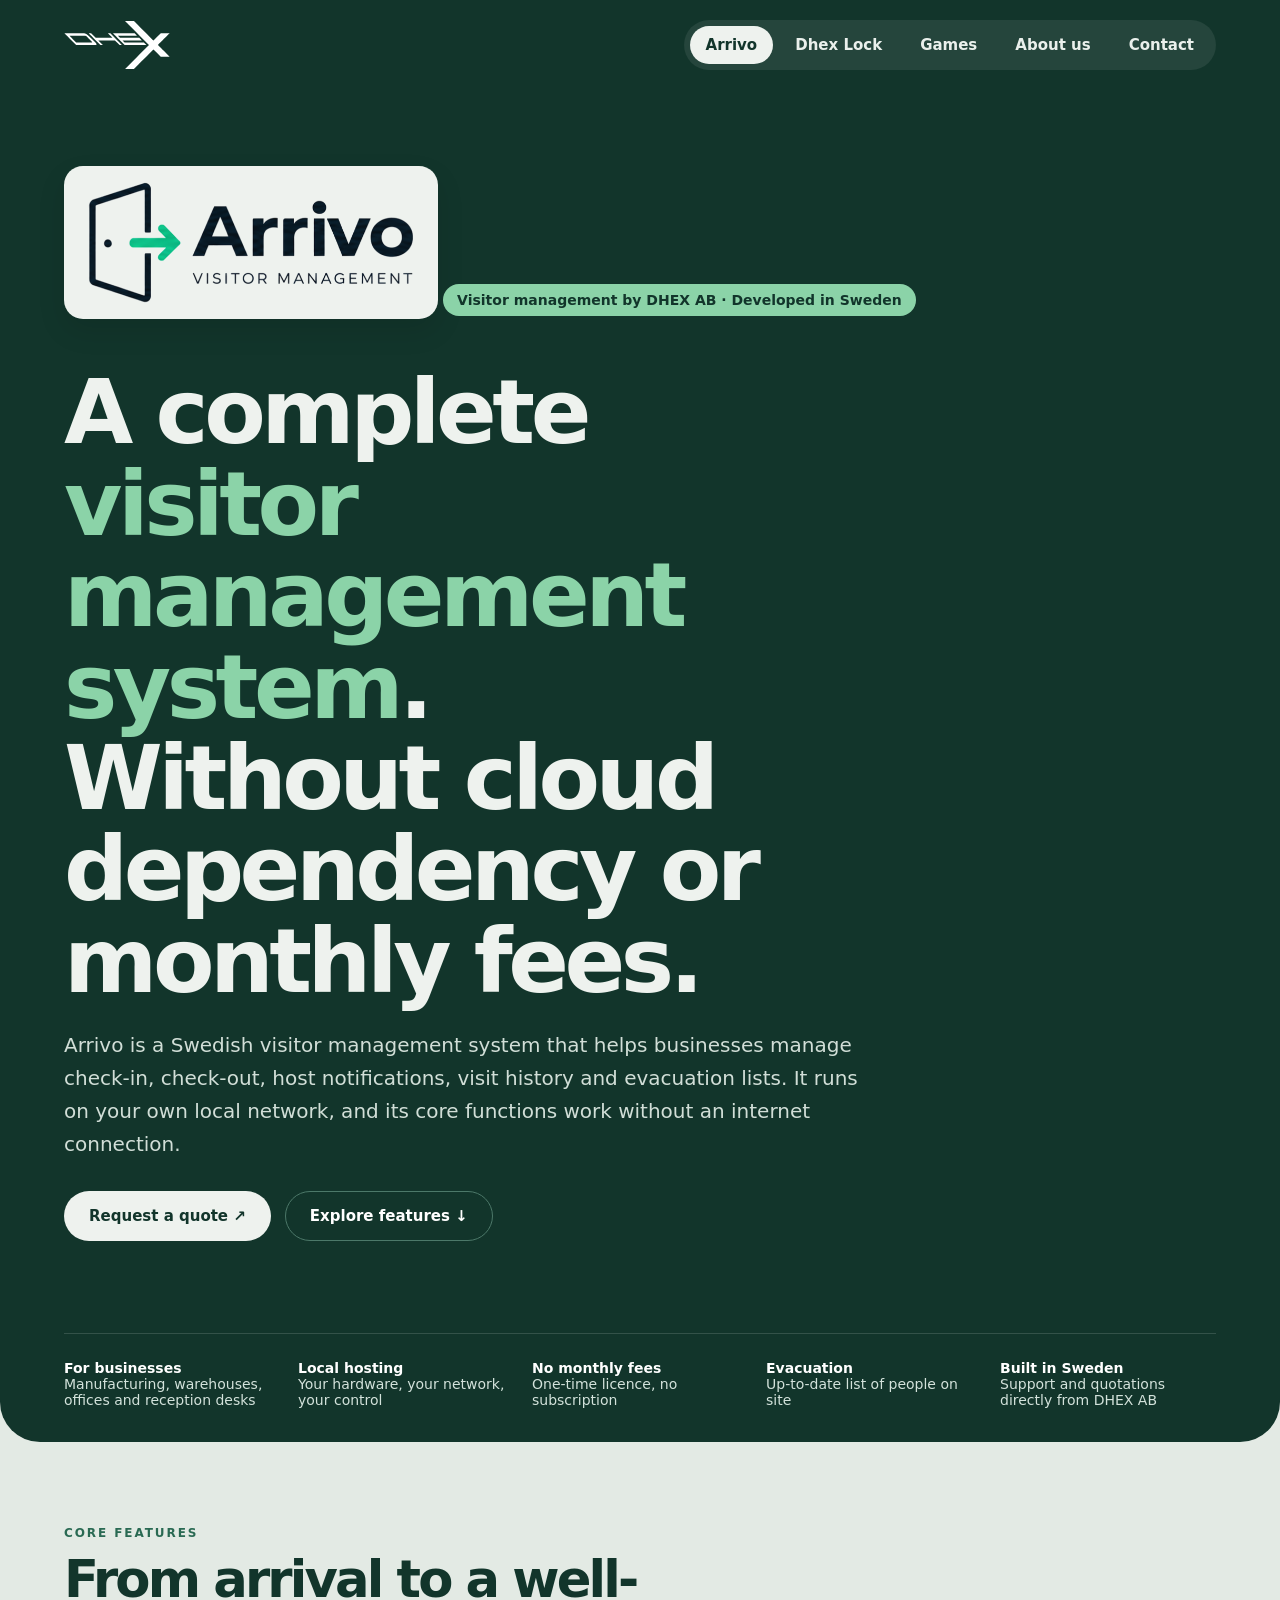
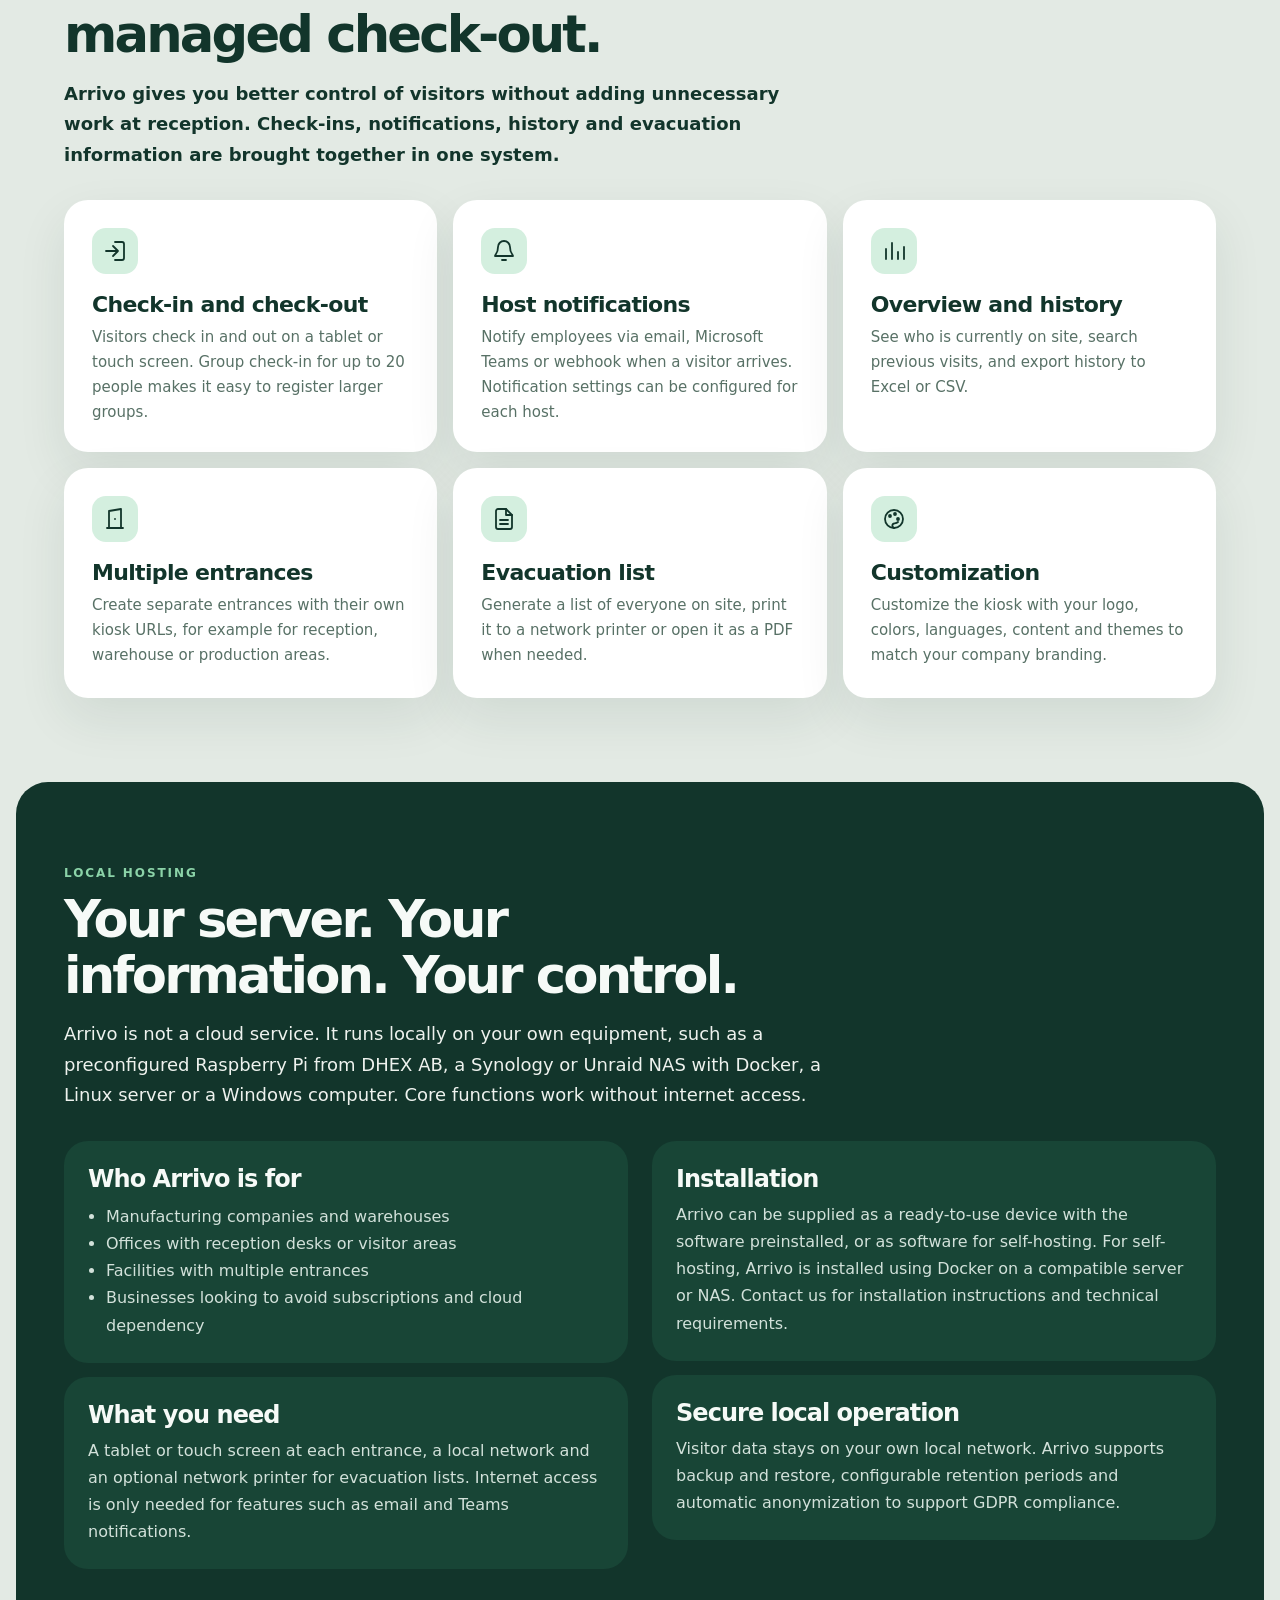
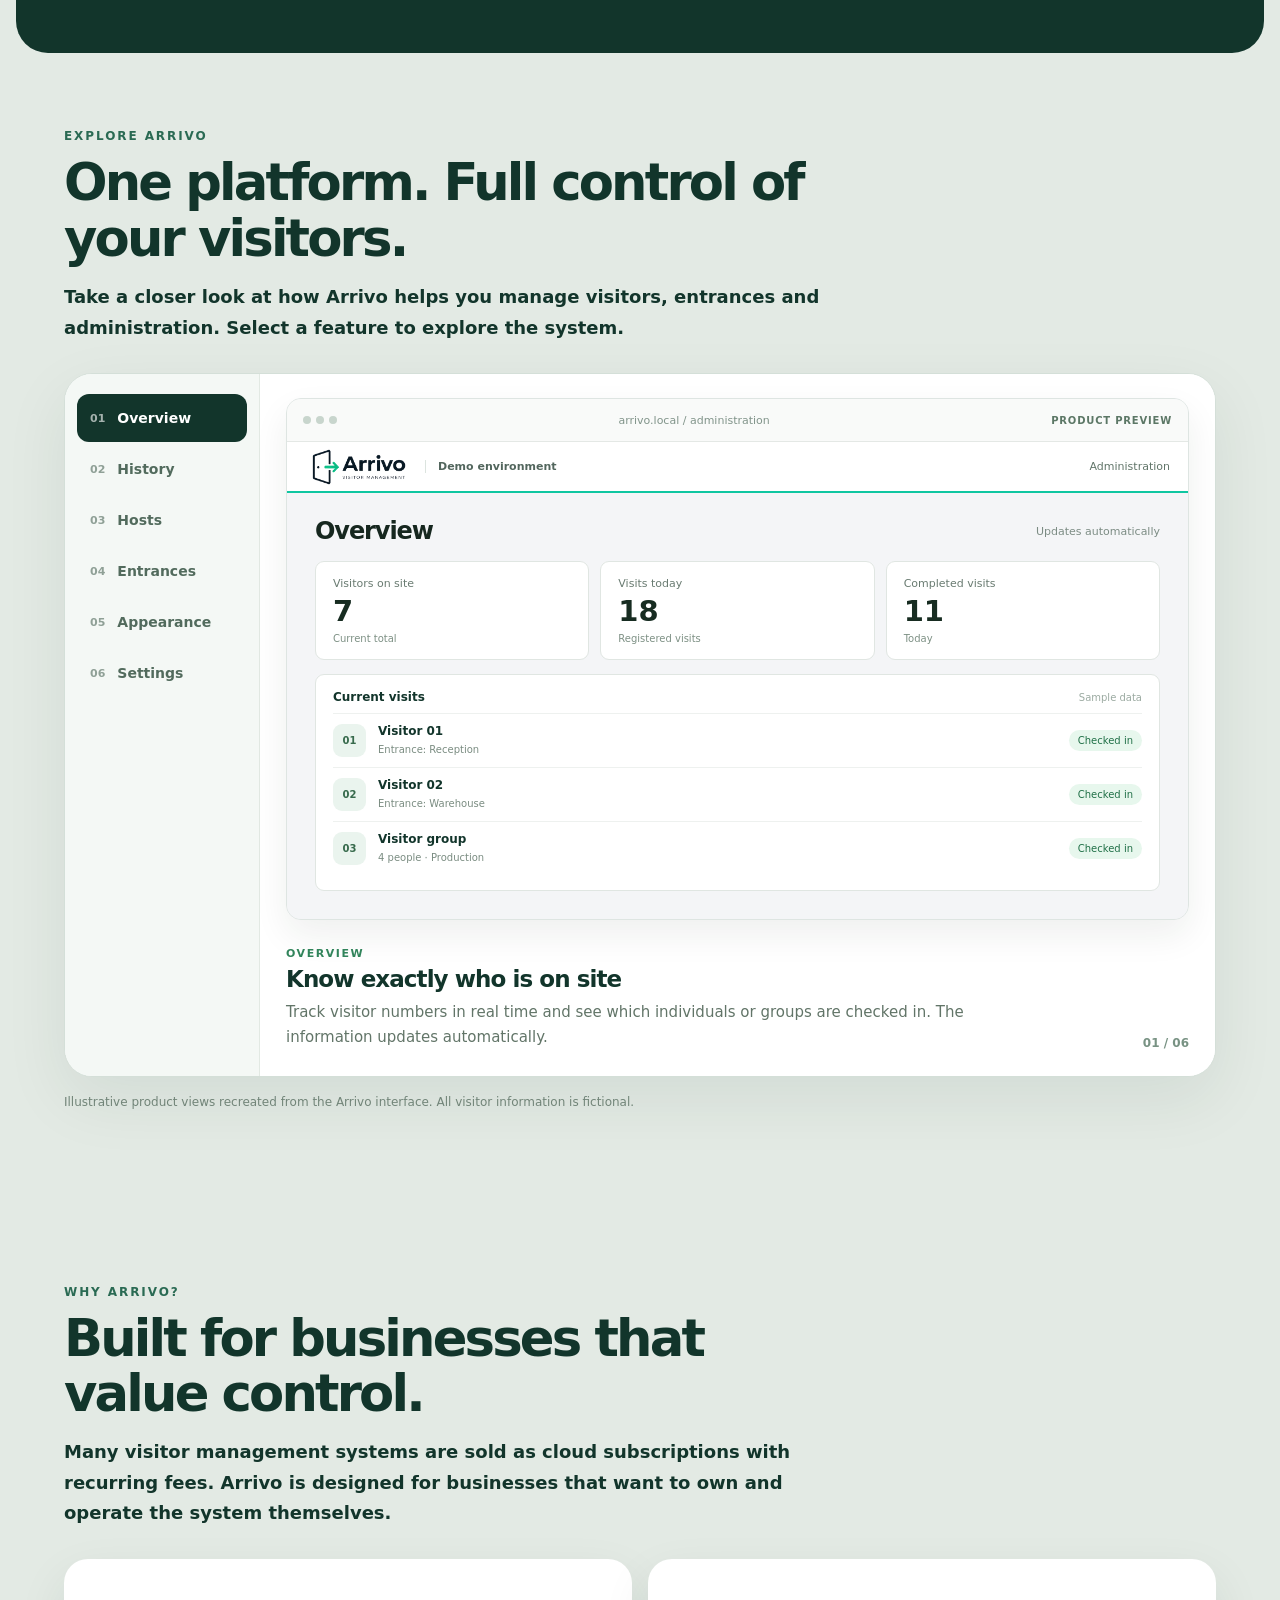
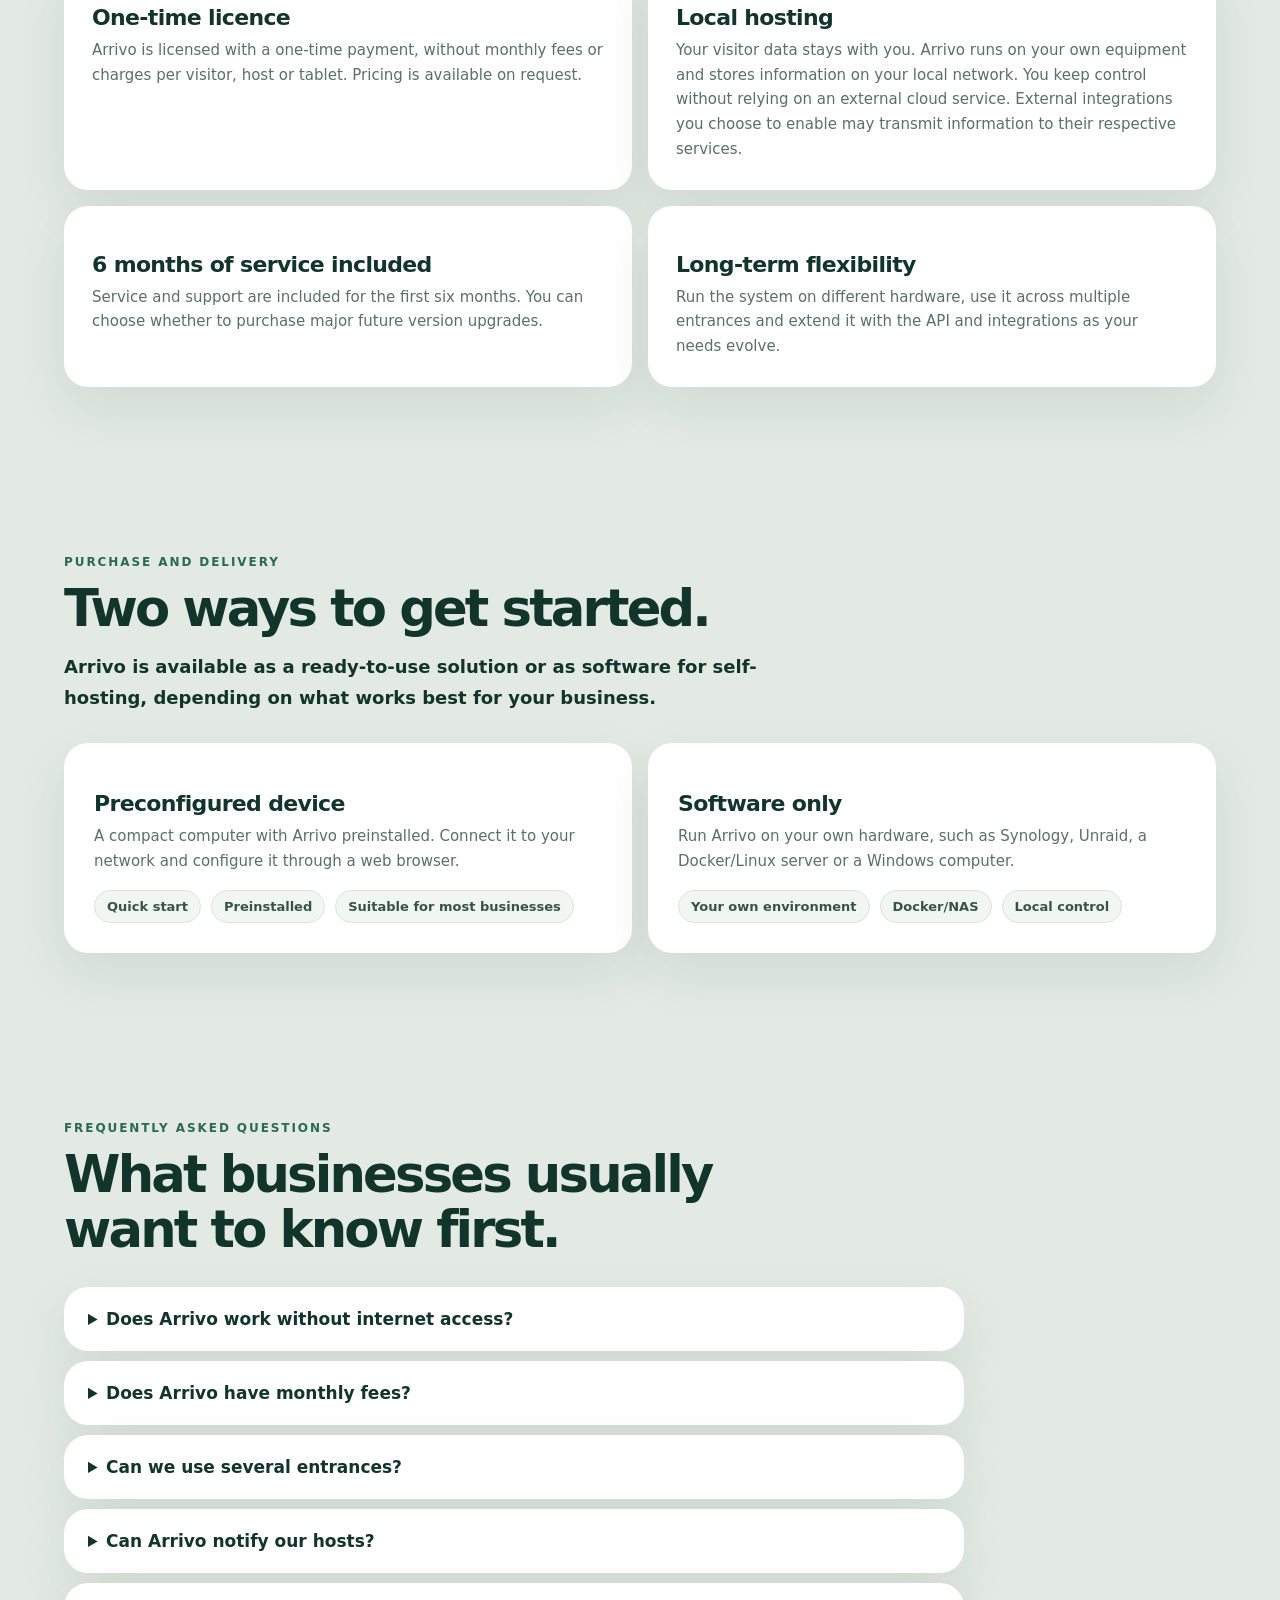
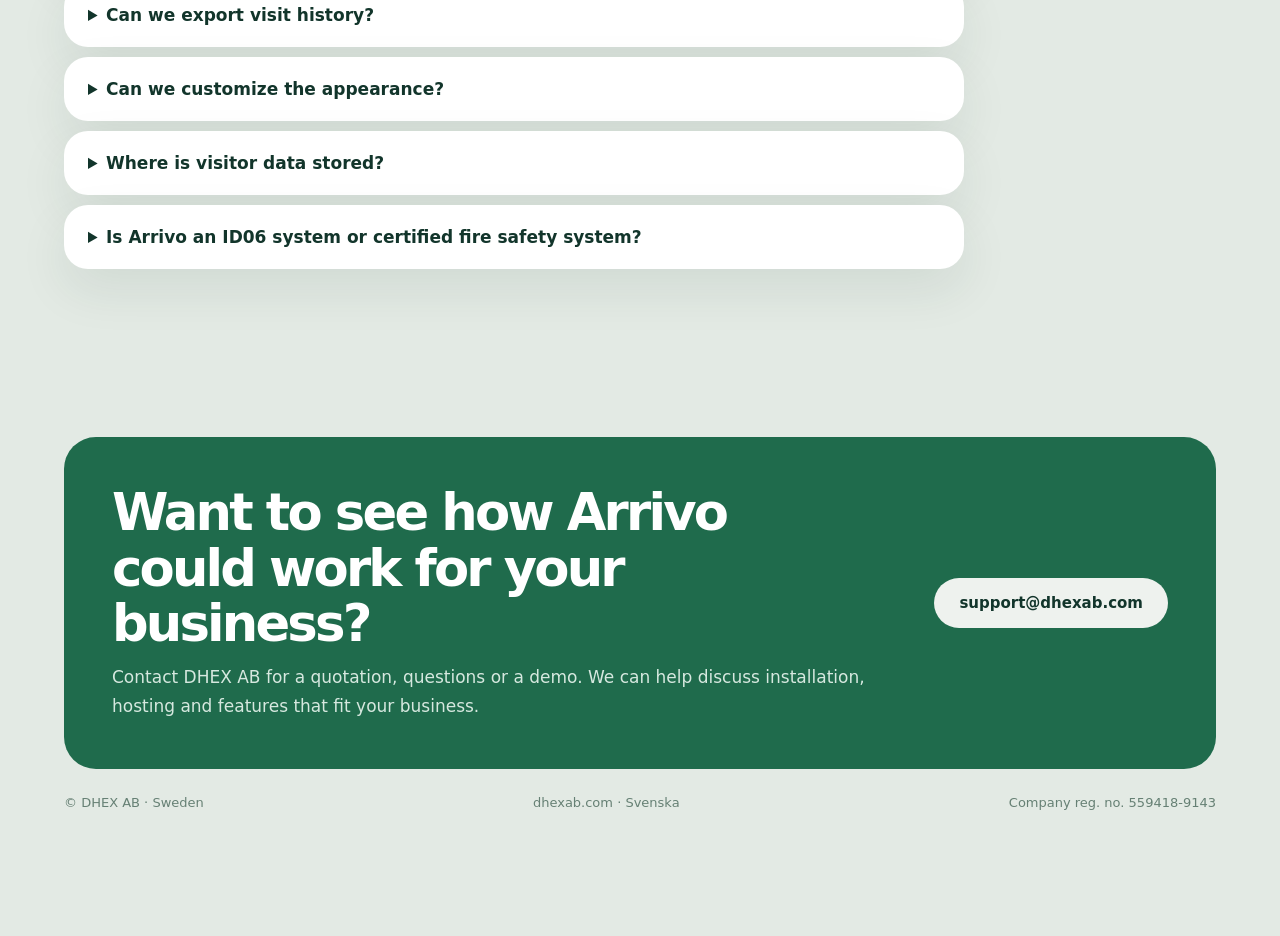
==== commit 5a6346fd: "Add files via upload" ====
--- a/arrivo/index.html
+++ b/arrivo/index.html
@@ -1,120 +1,576 @@
 <!DOCTYPE html>
 
-<html lang="en"><head>
-<!-- DHEX Arrivo EN: updated 2026-11-17; matching main DHEX logo and wide layout --><meta charset="utf-8"/><meta content="width=device-width, initial-scale=1" name="viewport"/><title>Arrivo – Visitor Management for Businesses | DHEX AB</title><meta content="Arrivo is a Swedish visitor management system with guest registration, check-in, host notifications, evacuation visitor lists and local hosting." name="description"/><meta content="index,follow" name="robots"/><link href="https://dhexab.com/arrivo/" rel="canonical"/><link href="https://dhexab.com/arrivo/sv/" hreflang="sv" rel="alternate"/><link href="https://dhexab.com/arrivo/" hreflang="en" rel="alternate"/><link href="https://dhexab.com/arrivo/" hreflang="x-default" rel="alternate"/><meta content="website" property="og:type"/><meta content="Arrivo – Visitor Management for Businesses | DHEX AB" property="og:title"/><meta content="Arrivo is a Swedish visitor management system with guest registration, check-in, host notifications, evacuation visitor lists and local hosting." property="og:description"/><meta content="https://dhexab.com/arrivo/" property="og:url"/><meta content="https://dhexab.com/arrivo/en/assets/arrivo-logo.png" property="og:image"/><meta content="#12352B" name="theme-color"/><link href="assets/favicon-32.png" rel="icon" sizes="32x32"/><link href="assets/apple-touch-icon.png" rel="apple-touch-icon"/><style>
-:root{--forest:#10392d;--forest2:#174637;--mint:#91d8b1;--cream:#e8eee9;--ink:#102f29;--sub:#bdd5cc;--white:#f6faf7}*{box-sizing:border-box}html{scroll-behavior:smooth}body{margin:0;background:var(--cream);font-family:Manrope,system-ui,sans-serif;color:var(--ink);-webkit-font-smoothing:antialiased}a{color:inherit}button{font:inherit}.container{max-width:1120px;margin:auto;padding:0 28px}.top{background:var(--forest);color:var(--white);border-radius:0 0 24px 24px;overflow:hidden}.nav{display:flex;align-items:center;justify-content:space-between;padding:26px 0}.brand{font-size:22px;letter-spacing:-.08em;text-decoration:none;font-weight:950}.brand span{color:var(--mint)}.navlinks{display:flex;align-items:center;gap:10px;padding:5px;background:rgba(255,255,255,.075);border-radius:60px}.navlinks a{font-size:13px;font-weight:650;text-decoration:none;padding:10px 15px;border-radius:40px}.navlinks a:hover,.navlinks a.active{background:#f2f7f2;color:var(--ink)}.eyebrow{display:inline-block;background:var(--mint);color:var(--ink);font-size:12px;font-weight:750;border-radius:40px;padding:8px 13px}.hero{padding:70px 0 100px;display:grid;grid-template-columns:1.08fr .92fr;gap:45px;align-items:center}.hero h1{font-size:clamp(46px,6vw,83px);line-height:1.035;letter-spacing:-.075em;max-width:720px;margin:25px 0}.hero h1 em{font-style:normal;color:var(--mint)}.lead{font-size:19px;line-height:1.65;max-width:580px;color:#d0e2da}.actions{display:flex;flex-wrap:wrap;gap:12px;margin-top:30px}.btn{display:inline-flex;align-items:center;justify-content:center;padding:15px 23px;font-size:14px;font-weight:750;border-radius:999px;text-decoration:none;border:1px solid #45695b;transition:transform .15s,background .15s}.btn:hover{transform:translateY(-2px)}.btn.main{background:var(--white);color:var(--ink);border-color:transparent}.btn.ghost{color:var(--white)}.brandpanel{background:#1a4a3b;border:1px solid #2d604e;border-radius:28px;min-height:310px;display:grid;place-items:center;padding:32px;position:relative;overflow:hidden}.brandpanel:after{content:'';position:absolute;width:260px;height:260px;border:1px solid #5b8c7550;border-radius:50%;right:-100px;top:-120px}.brandpanel img{width:100%;height:auto;max-width:480px;filter:drop-shadow(0 8px 20px #092a2340)}.brandpanel .subline{position:absolute;bottom:26px;font-size:12px;color:var(--sub);letter-spacing:.13em;text-transform:uppercase}.trust{border-top:1px solid #2c5547;padding:25px 0 32px;display:flex;justify-content:space-between;gap:18px;flex-wrap:wrap;color:#c4d9cd;font-size:13px}.trust strong{color:var(--white)}section{padding:84px 0}.sectiontop{max-width:740px;margin-bottom:34px}.kicker{font-size:12px;text-transform:uppercase;letter-spacing:.16em;color:#286e56;font-weight:800}.sectiontop h2{font-size:clamp(34px,4.3vw,56px);letter-spacing:-.062em;line-height:1.1;margin:12px 0 18px}.sectiontop p,.copy{font-size:17px;line-height:1.7;color:#49625a}.features{display:grid;grid-template-columns:repeat(3,1fr);gap:14px}.feature{background:#fff;padding:28px;border-radius:22px;min-height:225px}.feature i{font-style:normal;background:#d5f1e1;border-radius:13px;width:44px;height:44px;display:flex;align-items:center;justify-content:center;font-size:23px}.feature h3{margin:22px 0 9px;font-size:19px;letter-spacing:-.035em}.feature p{margin:0;color:#536a61;font-size:14px;line-height:1.65}.dark{background:var(--forest);color:#f7faf7;border-radius:26px;margin:0 18px}.dark .kicker{color:var(--mint)}.dark .copy{color:#c2d9ce}.split{display:grid;grid-template-columns:1fr 1fr;gap:45px;align-items:center}.diagram{background:var(--forest2);border:1px solid #366a54;padding:24px;border-radius:25px;display:grid;gap:12px}.step{background:#255441;border-radius:14px;padding:18px;display:flex;align-items:center;gap:16px;font-size:14px}.step b{background:#9adab5;color:#13392b;border-radius:50%;width:32px;height:32px;display:grid;place-items:center;flex-shrink:0}.step span{color:#d8e9e0}.reasons{display:grid;grid-template-columns:repeat(2,1fr);gap:16px}.reason{background:#fff;border-radius:22px;padding:28px}.reason h3{font-size:22px;letter-spacing:-.04em;margin:0 0 12px}.reason p{font-size:15px;color:#536a61;line-height:1.65;margin:0}.faq{display:grid;gap:10px;max-width:850px}.faq details{background:#fff;border-radius:16px;padding:20px 24px}.faq summary{cursor:pointer;font-size:17px;font-weight:750}.faq p{line-height:1.7;color:#4a6258;margin-bottom:0}.cta{background:#206d50;color:#fff;border-radius:27px;padding:48px;display:flex;align-items:center;justify-content:space-between;gap:25px}.cta h2{font-size:clamp(29px,4vw,47px);letter-spacing:-.06em;max-width:640px;line-height:1.12;margin:0 0 12px}.cta p{color:#d8eade;margin:0}.footer{display:flex;justify-content:space-between;gap:20px;padding:25px 0 45px;font-size:13px;color:#668074;flex-wrap:wrap}.footer a{text-decoration:none}.mini{font-size:12px;color:#92baaa;margin-top:28px}.sr-only{position:absolute;left:-9999px}@media(max-width:800px){.hero,.split{grid-template-columns:1fr}.hero{padding:48px 0 65px;gap:28px}.brandpanel{min-height:250px}.features{grid-template-columns:repeat(2,1fr)}.cta{align-items:flex-start;flex-direction:column}.navlinks{gap:0}.navlinks a{padding:10px;font-size:12px}}@media(max-width:530px){.container{padding:0 19px}.nav{align-items:flex-start;gap:20px}.navlinks{flex-wrap:wrap;justify-content:flex-end;background:transparent;padding:0}.navlinks a{padding:7px 9px}.hero h1{font-size:50px}.features,.reasons{grid-template-columns:1fr}section{padding:58px 0}.dark{margin:0 8px}.cta{padding:30px}.trust{display:grid;grid-template-columns:1fr 1fr}.brandpanel{min-height:220px}}
+<html lang="en">
+<head>
+<meta charset="utf-8"/>
+<meta content="width=device-width, initial-scale=1.0" name="viewport"/>
+<title>Arrivo – Visitor Management for Businesses | DHEX AB</title>
+<meta content="Arrivo is a Swedish self-hosted visitor management system with check-in, check-out, host notifications, evacuation lists and a one-time licence without monthly fees." name="description"/>
+<meta content="index,follow" name="robots"/>
+<link href="https://dhexab.com/arrivo/" rel="canonical"/>
+<link href="https://dhexab.com/arrivo/sv/" hreflang="sv" rel="alternate"/>
+<link href="https://dhexab.com/arrivo/" hreflang="en" rel="alternate"/>
+<link href="https://dhexab.com/arrivo/" hreflang="x-default" rel="alternate"/>
+<meta content="website" property="og:type"/>
+<meta content="Arrivo – Visitor Management for Businesses | DHEX AB" property="og:title"/>
+<meta content="Self-hosted visitor check-in, notifications, history and evacuation lists. One-time licence without monthly fees." property="og:description"/>
+<meta content="https://dhexab.com/arrivo/" property="og:url"/>
+<meta content="https://dhexab.com/arrivo/assets/arrivo-logo.png" property="og:image"/>
+<meta content="#12352B" name="theme-color"/>
+<script type="application/ld+json">{
+  "@context": "https://schema.org",
+  "@type": "SoftwareApplication",
+  "@id": "https://dhexab.com/arrivo/#software",
+  "name": "Arrivo",
+  "applicationCategory": "BusinessApplication",
+  "applicationSubCategory": "Visitor management system",
+  "image": "https://dhexab.com/arrivo/assets/arrivo-logo.png",
+  "publisher": {
+    "@type": "Organization",
+    "@id": "https://dhexab.com/#organization",
+    "name": "DHEX AB",
+    "url": "https://dhexab.com/",
+    "email": "support@dhexab.com",
+    "identifier": "559418-9143"
+  },
+  "softwareRequirements": "Self-hosted on a compatible Raspberry Pi, Docker/Linux server, NAS or Windows computer, with a local network and web browser for the visitor kiosk. Internet access is required for external email and Microsoft Teams notifications.",
+  "license": {
+    "@type": "CreativeWork",
+    "name": "Arrivo commercial one-time licence",
+    "description": "One-time licence without monthly fees. Pricing on request. Optional major version upgrades may be purchased separately."
+  },
+  "isAccessibleForFree": false,
+  "inLanguage": "en",
+  "url": "https://dhexab.com/arrivo/",
+  "description": "Arrivo is a Swedish self-hosted visitor management system for businesses, with check-in, check-out, host notifications, live visitor overview, history and evacuation lists. One-time licence without monthly fees.",
+  "featureList": [
+    "Visitor check-in and check-out on tablets",
+    "Group check-in for up to 20 visitors",
+    "Multiple entrances with separate kiosk URLs",
+    "Host notifications by email, Microsoft Teams or webhook",
+    "Live overview and searchable visit history",
+    "Excel and CSV import and export",
+    "Printable evacuation list using IPP/AirPrint or PDF",
+    "Custom logo, colors, languages and kiosk welcome screen",
+    "REST API with API keys",
+    "Configurable retention and anonymization",
+    "Local hosting without internet for core functions",
+    "Built-in backup and restore"
+  ]
+}</script>
+<style>
+    :root{
+      --forest:#12352B;
+      --forest-2:#184536;
+      --forest-3:#0f2f27;
+      --mint:#8BD3A8;
+      --mint-2:#d4efdf;
+      --cream:#E3EAE4;
+      --white:#EEF2EE;
+      --ink:#12352B;
+      --muted:#587166;
+      --border:#d0d9d2;
+      --card:#ffffff;
+      --blue:#2f67c8;
+      --red:#c53a2d;
+      --shadow:0 20px 50px rgba(18,53,43,.09);
+      --radius:24px;
+    }
+    *{box-sizing:border-box}
+    html{scroll-behavior:smooth}
+    body{
+      margin:0;
+      font-family:Manrope, system-ui, -apple-system, BlinkMacSystemFont, "Segoe UI", sans-serif;
+      background:var(--cream);
+      color:var(--ink);
+      -webkit-font-smoothing:antialiased;
+      text-rendering:optimizeLegibility;
+    }
+    a{color:inherit;text-decoration:none}
+    img{max-width:100%;display:block}
+    .container{max-width:1200px;margin:0 auto;padding:0 24px}
+    .top{
+      background:var(--forest);
+      color:var(--white);
+      border-radius:0 0 40px 40px;
+      overflow:hidden;
+    }
+    .nav{display:flex;align-items:center;justify-content:space-between;padding:20px 0;gap:12px 32px;flex-wrap:wrap}
+    .dhex-brand{display:inline-flex;align-items:center;min-height:44px;color:#fff;flex:none}
+    .dhex-brand svg{display:block;width:106px;height:48px;color:#fff}
+    .navlinks{display:flex;align-items:center;gap:6px;padding:6px;background:rgba(255,255,255,.08);border-radius:999px;flex-wrap:wrap}
+    .navlinks a{font-size:15px;font-weight:600;padding:10px 16px;border-radius:999px;color:#eaf0ec}
+    .navlinks a.active,.navlinks a:hover{background:var(--white);color:var(--forest)}
+    .hero{display:block;max-width:1000px;padding:76px 0 92px}
+    .eyebrow{display:inline-block;background:var(--mint);color:var(--forest);font-size:14px;font-weight:700;padding:8px 14px;border-radius:999px}
+    h1{font-size:clamp(52px,7vw,90px);line-height:1.02;letter-spacing:-.05em;margin:22px 0;font-weight:800;max-width:760px}
+    h1 em{font-style:normal;color:var(--mint)}
+    .lead{font-size:20px;line-height:1.65;max-width:800px;color:#d1ded7;margin:0}
+    .actions{display:flex;flex-wrap:wrap;gap:14px;margin-top:30px}
+    .btn{display:inline-flex;align-items:center;justify-content:center;padding:15px 24px;border-radius:999px;font-size:15px;font-weight:700;border:1px solid #4c7869;transition:transform .15s ease,background .15s ease;color:#fff}
+    .btn:hover{transform:translateY(-1px)}
+    .btn.main{background:var(--white);color:var(--forest);border-color:transparent}
+    .hero-card{background:#1d4a3b;border-radius:30px;padding:26px;border:1px solid rgba(255,255,255,.08);box-shadow:0 14px 40px rgba(0,0,0,.16)}
+    .trust{border-top:1px solid rgba(255,255,255,.14);padding:26px 0 34px;display:grid;grid-template-columns:repeat(5,1fr);gap:18px;font-size:14px;color:#d3e2db}
+    .trust strong{display:block;color:#fff}
+    section{padding:84px 0}
+    .sectiontop{max-width:770px;margin-bottom:30px}
+    .kicker{font-size:12px;letter-spacing:.16em;text-transform:uppercase;color:#2a6a53;font-weight:800}
+    h2{font-size:clamp(36px,4vw,58px);line-height:1.08;letter-spacing:-.055em;margin:12px 0 16px}
+    .copy{font-size:18px;line-height:1.7;color:#12352B;margin:0;font-weight:500}
+    .features{display:grid;grid-template-columns:repeat(3,1fr);gap:16px}
+    .feature,.reason,.faq details,.demo-text,.stack-card,.plan{background:var(--card);border-radius:24px;box-shadow:var(--shadow)}
+    .feature{padding:28px;min-height:230px}
+    .feature i{width:46px;height:46px;border-radius:14px;background:var(--mint-2);display:grid;place-items:center;font-style:normal;font-size:20px}
+    .feature h3,.reason h3,.plan h3{margin:18px 0 8px;font-size:22px;letter-spacing:-.03em}
+    .feature p,.reason p,.plan p,.demo-text p{margin:0;color:var(--muted);line-height:1.65;font-size:15px}
+    .dark{background:var(--forest);color:#f6faf7;border-radius:32px;margin:0 16px}
+    .dark .kicker{color:var(--mint)}
+    .dark .copy{color:#c7d8d0}
+    .split{display:grid;grid-template-columns:1fr 1fr;gap:24px;align-items:start}
+    .stack{display:grid;gap:14px}
+    .stack-card{padding:24px}
+    .stack-card h3{margin:0 0 8px;font-size:24px;letter-spacing:-.04em}
+    .stack-card ul{margin:10px 0 0;padding-left:18px;color:#d2e1da;line-height:1.7}
+    .stack-card p{margin:0;color:#d2e1da;line-height:1.7}
+    .dark .stack-card{background:var(--forest-2);box-shadow:none}
+    .reasons{display:grid;grid-template-columns:repeat(2,1fr);gap:16px}
+    .reason{padding:28px}
+    .demo-grid{display:grid;grid-template-columns:1fr 1fr;gap:22px}
+    .demo-item{display:grid;grid-template-columns:1.1fr .9fr;gap:18px;align-items:start;margin-bottom:26px}
+    .demo-item.alt{grid-template-columns:.9fr 1.1fr}
+    .demo-shot{background:#edf2ee;border-radius:24px;padding:12px;box-shadow:var(--shadow);overflow:hidden}
+    .demo-text{padding:26px}
+    .demo-label{display:inline-flex;align-items:center;gap:8px;font-size:12px;font-weight:800;letter-spacing:.14em;color:#2b6d55;text-transform:uppercase;margin-bottom:12px}
+    .demo-label::before{content:"";width:10px;height:10px;border-radius:50%;background:var(--mint)}
+    .demo-note{margin-top:24px;font-size:13px;color:#6c8379;background:#f4f7f5;border:1px solid #dde5df;padding:14px 16px;border-radius:16px}
+    .plans{display:grid;grid-template-columns:repeat(2,1fr);gap:16px}
+    .plan{padding:30px}
+    .faq{display:grid;gap:10px;max-width:900px}
+    .faq details{padding:22px 24px}
+    .faq summary{cursor:pointer;font-size:17px;font-weight:750}
+    .faq p{margin:12px 0 0;line-height:1.75;color:var(--muted)}
+    .cta{background:#1F6B4C;color:#fff;border-radius:32px;padding:48px;display:flex;align-items:center;justify-content:space-between;gap:30px}
+    .cta h2{margin:0 0 12px;max-width:680px}
+    .cta p{margin:0;color:#d6e8df;font-size:17px;line-height:1.7}
+    .footer{display:flex;justify-content:space-between;gap:20px;padding:26px 0 42px;flex-wrap:wrap;color:#668074;font-size:13px}
+    .tagrow{display:flex;flex-wrap:wrap;gap:10px;margin-top:16px}
+    .tag{background:#f2f6f3;border:1px solid #d9e3dc;border-radius:999px;padding:8px 12px;font-size:13px;color:#355449;font-weight:600}
 
-/* Synkroniserad med DHEXAB:s startsida */
-.container{max-width:1200px;padding:0 24px}
-.top{border-radius:0 0 40px 40px}
-.nav{padding:20px 0;gap:12px 32px;flex-wrap:wrap}
-.dhex-brand{min-height:44px;display:inline-flex;align-items:center;color:#fff;flex:none}
-.dhex-brand svg{display:block;width:106px;height:48px;color:#fff}
-.navlinks{gap:6px;padding:6px;background:rgba(255,255,255,.08)}
-.navlinks a{font-size:15px;font-weight:600;padding:10px 16px}
-.navlinks a.active{background:#EEF2EE;color:#12352B}
-.eyebrow{background:#8BD3A8;color:#12352B;font-size:14px;font-weight:700;padding:6px 14px}
-.hero h1{font-weight:800;letter-spacing:-.045em;line-height:1.02}
-.hero h1 em{color:#8BD3A8}
-.lead{color:#C9D8CF}
-.btn{font-weight:700}
-.btn.main{background:#EEF2EE;color:#12352B}
-.btn.ghost{border-color:#4D7A6B}
-.brandpanel{background:#E3EAE4;border:0;border-radius:24px;min-height:300px}
-.brandpanel::after{display:none}
-.brandpanel img{filter:none;max-width:100%}
-.feature,.reason,.faq details{background:#fff;border-radius:24px}
-.dark{background:#12352B}
-.diagram{background:#1C4A3C}
-.step{background:#245344}
-.cta{background:#1F6B4C;border-radius:32px}
-@media(max-width:530px){.container{padding:0 19px}.top{border-radius:0 0 28px 28px}.navlinks a{font-size:12px;padding:7px 9px}.brandpanel{min-height:220px}}
+    /* demo UI blocks */
+    .ui{background:#e7ece8;border:1px solid #d1d9d3;border-radius:18px;overflow:hidden;font-size:12px;color:#32443c}
+    .ui-topbar{height:44px;background:#f8fbf8;border-bottom:2px solid #19c4a3;display:flex;align-items:center;justify-content:space-between;padding:0 14px}
+    .ui-brand{display:flex;align-items:center;gap:8px;font-weight:800;color:#20352d}
+    .ui-brand .door{width:16px;height:24px;border:2px solid #273b33;border-right-width:4px;border-radius:2px;position:relative}
+    .ui-brand .door:after{content:"";position:absolute;width:9px;height:4px;background:#25c3a0;right:-10px;top:8px;border-radius:3px}
+    .ui-menu{display:flex;gap:12px;color:#40635a;white-space:nowrap}
+    .ui-page{padding:18px}
+    .ui-title{font-size:24px;font-weight:800;color:#20362d;margin:0 0 12px}
+    .ui-row{display:grid;gap:12px}
+    .ui-row.cols-2{grid-template-columns:1fr 1fr}
+    .ui-row.cols-3{grid-template-columns:repeat(3,1fr)}
+    .ui-card{background:#fff;border:1px solid #d7dfd9;border-radius:10px;padding:14px}
+    .ui-card.muted{background:#fafcfb}
+    .ui-label{font-size:11px;color:#6b8177;margin-bottom:5px}
+    .ui-value{font-size:28px;font-weight:800;color:#19352a;line-height:1}
+    .ui-small{font-size:11px;color:#6b8177}
+    .ui-table{margin-top:12px;background:#fff;border:1px solid #d7dfd9;border-radius:10px;overflow:hidden}
+    .ui-table table{width:100%;border-collapse:collapse}
+    .ui-table th,.ui-table td{padding:9px 10px;border-bottom:1px solid #e5ebe6;text-align:left;font-size:11px}
+    .ui-table th{background:#fafcfb;color:#5b7167}
+    .ui-table tr:last-child td{border-bottom:0}
+    .pill-btn{display:inline-block;background:#2f67c8;color:#fff;border-radius:8px;padding:7px 12px;font-size:11px;font-weight:700}
+    .outline-btn{display:inline-block;background:#fff;border:1px solid #d7dfd9;border-radius:8px;padding:7px 12px;font-size:11px;font-weight:700;color:#355449}
+    .ui-side-by{display:grid;grid-template-columns:1fr 1.2fr;gap:12px}
+    .preview-pane{background:#0f1116;border-radius:14px;color:#fff;overflow:hidden;position:relative;min-height:250px;border:1px solid rgba(255,255,255,.05)}
+    .preview-pane:before{content:"";position:absolute;inset:0;background:linear-gradient(135deg, rgba(255,255,255,.04), transparent 42%), linear-gradient(180deg,#111318 0%, #171a22 100%)}
+    .preview-pane .screen{position:relative;padding:18px;height:100%;display:flex;flex-direction:column;justify-content:space-between}
+    .welcome-logo{font-size:34px;font-style:italic;color:#dd2b2b;font-weight:700;letter-spacing:.02em;text-align:center;margin-top:22px}
+    .welcome-title{text-align:center;font-size:28px;font-weight:800;letter-spacing:.03em}
+    .welcome-sub{text-align:center;color:#c6cbd5;font-size:13px;letter-spacing:.12em;text-transform:uppercase}
+    .welcome-actions{display:grid;grid-template-columns:1fr 1fr;gap:14px;margin:24px auto 6px;max-width:360px}
+    .action-red,.action-dark{padding:22px 14px;border-radius:8px;text-align:center;font-size:20px;font-weight:800;letter-spacing:.03em}
+    .action-red{background:#d90707;color:#fff;box-shadow:0 12px 30px rgba(217,7,7,.28)}
+    .action-dark{background:rgba(38,38,44,.7);color:#fff;border:1px solid rgba(255,255,255,.22)}
+    .lang-badges{position:absolute;right:14px;top:14px;display:flex;gap:8px}
+    .flag{width:26px;height:26px;border-radius:50%;background:#0a4ea6;border:3px solid #ffc400;display:grid;place-items:center;font-size:12px;font-weight:700}
+    .form-col{display:grid;gap:10px}
+    .field{background:#fff;border:1px solid #d7dfd9;border-radius:8px;padding:10px 11px;color:#4b6459;min-height:38px}
+    .check-group{background:#f9fbfa;border:1px solid #e0e7e2;border-radius:10px;padding:12px}
+    .mini-tabs{display:flex;gap:14px;padding-bottom:12px;border-bottom:1px solid #dbe3dd;color:#60766c;font-weight:700}
+    .mini-tabs span.active{color:#2f67c8;border-bottom:2px solid #2f67c8;padding-bottom:9px;margin-bottom:-12px}
 
-/* ===== DHEX AB 1:1 layout measurements – shared across pages ===== */
-:root{--forest:#12352B;--forest2:#1C4A3C;--mint:#8BD3A8;--cream:#E3EAE4;--ink:#12352B;--sub:#C9D8CF;--white:#EEF2EE}
-html{scroll-behavior:smooth}
-body{font-family:Manrope,system-ui,sans-serif;font-size:17px;line-height:1.6;background:#E3EAE4;color:#12352B;-webkit-font-smoothing:auto}
-/* Homepage measures max-width 1200 content + 24px on both sides because it uses content-box sizing */
-.container{max-width:1248px;padding:0 24px;margin:0 auto}
-.top{background:#12352B;color:#EEF2EE;border-radius:0 0 40px 40px;overflow:visible}
-.nav{min-height:88px;padding:20px 0;display:flex;align-items:center;justify-content:space-between;gap:12px 32px;flex-wrap:wrap}
-.dhex-brand{display:inline-flex;min-height:44px;align-items:center;flex:none;color:#fff;text-decoration:none}
-.dhex-brand svg{width:106px;height:48px;display:block}
-.navlinks{display:flex;flex-wrap:wrap;gap:6px;align-items:center;font-size:15px;font-weight:600;background:rgba(255,255,255,.08);padding:6px;border-radius:999px}
-.navlinks a{font-size:15px;font-weight:600;padding:10px 16px;line-height:1.6;color:#EEF2EE;border-radius:999px;text-decoration:none}
-.navlinks a:hover{background:rgba(255,255,255,.12);color:#fff}
-.navlinks a.active,.navlinks a.active:hover{background:#EEF2EE;color:#12352B}
-/* Follow homepage: left-aligned, prominent headline, roomy spacing, no centered narrow column */
-.hero{padding:96px 0 72px;display:grid;grid-template-columns:minmax(0,1.35fr) minmax(0,.65fr);gap:48px;align-items:center}
-.hero h1{font-size:clamp(44px,7.4vw,104px);line-height:.98;letter-spacing:-.045em;font-weight:800;max-width:13ch;margin:30px 0 22px}
-.eyebrow{font-size:14px;font-weight:700;padding:6px 14px;background:#8BD3A8;color:#12352B}
-.hero h1 em{color:#8BD3A8}
-.lead{font-size:20px;line-height:1.55;color:#C9D8CF;max-width:540px;margin:0}
-.actions{margin-top:32px;gap:12px}
-.btn{font-size:17px;line-height:1.6;font-weight:700;padding:16px 28px}
-.btn.main{background:#EEF2EE;color:#12352B;border-color:transparent}
-.btn.ghost{border:1px solid #4D7A6B;color:#EEF2EE}
-.brandpanel{min-height:350px;background:#1C4A3C;border-radius:24px;display:grid;place-items:center;padding:30px}
-.brandpanel img{max-width:100%;height:auto}
-.trust{margin-top:0;padding:28px 0 34px;border-top:1px solid #2C5446;color:#A9C2B5;font-size:15px;gap:24px}
-.trust strong{font-size:18px;color:#EEF2EE}
-/* Home main uses 64px top gap, 24px edges, 48px cards */
-section{padding:64px 0}
-.sectiontop{max-width:none;margin-bottom:30px;text-align:left}
-.sectiontop h2{font-size:clamp(36px,5vw,64px);font-weight:800;line-height:1.05;letter-spacing:-.035em;margin:14px 0 18px;max-width:21ch}
-.sectiontop p,.copy{font-size:20px;line-height:1.55;max-width:760px}
-.kicker{font-size:14px;letter-spacing:.08em;color:#4D6B61}
-.features{grid-template-columns:repeat(3,minmax(0,1fr));gap:16px}
-.feature,.reason{padding:36px;border-radius:24px;min-height:238px;text-align:left}
-.feature h3,.reason h3{font-size:24px;font-weight:800;letter-spacing:-.02em}
-.feature p,.reason p{font-size:17px;line-height:1.6}
-.dark{margin:0 auto;max-width:1200px;box-sizing:border-box;border-radius:24px;background:#12352B;color:#EEF2EE;padding:0 24px}
-.dark .container{padding-left:24px;padding-right:24px}
-.diagram{background:#1C4A3C;border-radius:18px}
-.step{padding:22px 24px;font-size:17px;background:#245344}
-.reasons{gap:16px}
-.faq{max-width:none;gap:12px}
-.faq details{padding:26px 30px;border-radius:18px}
-.faq summary{font-size:19px}
-.faq p{font-size:17px}
-.cta{border-radius:32px;padding:64px 48px;background:#1F6B4C}
-.cta h2{font-size:clamp(32px,4.4vw,52px);letter-spacing:-.03em;line-height:1.08;max-width:16ch}
-.cta p{font-size:18px}
-.footer{font-size:14px;color:#4D6B61}
-@media(max-width:850px){.hero{grid-template-columns:1fr;gap:32px;padding:64px 0}.brandpanel{min-height:250px}.features{grid-template-columns:repeat(2,minmax(0,1fr))}.split{grid-template-columns:1fr}.nav{min-height:auto}}
-@media(max-width:530px){.container{max-width:1248px;padding:0 24px}.top{border-radius:0 0 28px 28px}.nav{padding:20px 0;gap:12px}.navlinks{justify-content:flex-start}.navlinks a{font-size:13px;padding:8px 10px}.hero{padding:54px 0}.hero h1{font-size:clamp(44px,11vw,64px)}.lead{font-size:18px}.features,.reasons{grid-template-columns:1fr}.feature,.reason{padding:30px}.dark{margin:0 16px;padding:0}.dark .container{padding:0 20px}.sectiontop h2{font-size:38px}.cta{padding:36px 28px}.trust{display:grid;grid-template-columns:1fr 1fr}.brandpanel{min-height:210px}.btn{font-size:15px;padding:14px 20px}}
+    @media (max-width: 1024px){
+      .hero,.split,.demo-item,.demo-item.alt{grid-template-columns:1fr}
+      .features,.plans,.reasons,.demo-grid{grid-template-columns:1fr 1fr}
+      .trust{grid-template-columns:repeat(2,1fr)}
+    }
+    @media (max-width: 700px){
+      .container{padding:0 18px}
+      .top{border-radius:0 0 28px 28px}
+      .hero{padding:48px 0 66px}
+      .features,.plans,.reasons,.demo-grid{grid-template-columns:1fr}
+      .trust{grid-template-columns:1fr 1fr}
+      section{padding:62px 0}
+      .cta{padding:30px;flex-direction:column;align-items:flex-start}
+      .navlinks a{font-size:13px;padding:9px 12px}
+      h1{font-size:54px}
+      .ui-topbar{height:auto;gap:8px;flex-wrap:wrap;padding:10px}
+      .ui-menu{flex-wrap:wrap;gap:8px}
+      .ui-row.cols-2,.ui-side-by,.ui-row.cols-3{grid-template-columns:1fr}
+      .welcome-actions{grid-template-columns:1fr}
+    }
+  
 
-/* Exakt samma headerstruktur som startsidan, utan dubbla container-marginaler. */
-.top > .container {max-width:none;padding:0;margin:0;width:100%;}
-.top > .container > header {max-width:1200px;box-sizing:content-box;margin:0 auto;padding:20px 24px;display:flex;flex-wrap:wrap;gap:12px 32px;align-items:center;justify-content:space-between;min-height:0;}
-.top > .container > header > a {flex:none;}
-.top > .container > main {max-width:1248px;box-sizing:border-box;margin:0 auto;padding:0 24px;}
-/* Main och funktioner följer startsidans skala. */
-body {font-size:17px;line-height:1.6;}
-.feature p,.reason p {font-size:17px;}
-@media(max-width:530px){.top > .container > header{padding:20px 24px;}.top > .container > main{padding:0 24px;}}
+/* Produktvisning – ren, responsiv produktpresentation */
+.product-showcase-section{padding-top:76px;padding-bottom:80px}
+.showcase-heading{max-width:760px}
+.showcase-shell{display:grid;grid-template-columns:195px minmax(0,1fr);border:1px solid #d4dfd8;border-radius:28px;overflow:hidden;background:#fff;box-shadow:0 22px 64px rgba(18,53,43,.08)}
+.showcase-menu{display:flex;flex-direction:column;gap:3px;padding:20px 12px;background:#f4f8f5;border-right:1px solid #e2e9e3}
+.showcase-tab{border:0;display:flex;align-items:center;gap:12px;text-align:left;width:100%;border-radius:12px;background:transparent;padding:16px 13px;cursor:pointer;color:#526b5d;font:600 14px Manrope,system-ui,sans-serif;transition:background .16s,color .16s}
+.showcase-tab:hover{background:#e6f1e9;color:#12352b}.showcase-tab.selected{background:#12352b;color:#fff}
+.showcase-tab:focus-visible{outline:3px solid #8bd3a8;outline-offset:2px}
+.showcase-tab-num{font:700 11px Manrope,system-ui,sans-serif;opacity:.62}
+.showcase-content{padding:24px 26px 26px;min-width:0;background:#fff}
+.showcase-browser{border:1px solid #dee5e2;border-radius:15px;overflow:hidden;background:#f3f5f7;box-shadow:0 15px 35px rgba(22,40,33,.07)}
+.browser-bar{background:#f9faf9;border-bottom:1px solid #e4e8e5;display:flex;gap:14px;align-items:center;padding:10px 16px;min-height:43px}
+.browser-dots{display:flex;gap:5px;align-items:center}.browser-dots i{display:block;width:8px;height:8px;border-radius:50%;background:#c8d5cd}
+.browser-url{font-size:11px;color:#81948a;flex:1;text-align:center}.browser-badge{font-size:10px;color:#5c7766;font-weight:700;text-transform:uppercase;letter-spacing:.08em}
+.app-shell{background:#f4f5f7;min-height:425px}
+.app-topbar{height:51px;background:white;display:flex;align-items:center;gap:12px;padding:7px 18px;border-bottom:2px solid #0fc6a1}
+.app-logo{width:108px;height:auto;max-height:36px;object-fit:contain}
+.app-demo-site{border-left:1px solid #dce4df;padding-left:12px;font-weight:600;font-size:11px;color:#52665d}
+.app-top-action{margin-left:auto;color:#617569;font-size:11px}
+.showcase-screen{padding:24px 28px 28px;min-height:370px;animation:appear .2s ease}
+@keyframes appear{from{opacity:.65;transform:translateY(3px)}to{opacity:1;transform:translateY(0)}}
+.app-title-row{display:flex;align-items:center;justify-content:space-between;gap:12px;margin-bottom:16px}
+.app-title-row h3{font-size:24px;letter-spacing:-.045em;color:#16271f;margin:0}
+.app-subtle{font-size:11px;color:#7c8c84}
+.metric-grid{display:grid;grid-template-columns:repeat(3,minmax(0,1fr));gap:11px;margin-bottom:14px}
+.metric-box{background:white;border:1px solid #e0e6e2;border-radius:9px;padding:15px 17px;display:flex;flex-direction:column;min-width:0;gap:4px}
+.metric-box span{color:#697b71;font-size:11px}.metric-box strong{font-size:29px;color:#172c21;line-height:1.2}.metric-box small{font-size:10px;color:#7d9084}
+.app-panel{background:#fff;border:1px solid #e0e6e2;border-radius:9px;padding:15px 17px}.panel-title{display:flex;gap:12px;justify-content:space-between;align-items:center;margin-bottom:9px}.panel-title strong{font-size:12px}.muted-dot{font-size:10px;color:#9baaa1}
+.visitor-row{display:flex;align-items:center;gap:12px;padding:10px 0;border-top:1px solid #eef1ef}.visitor-row div:nth-child(2){min-width:0;flex:1}.visitor-row strong{display:block;font-size:12px}.visitor-row small{font-size:10px;color:#7a8c81}
+.avatar-placeholder{border-radius:9px;background:#eaf4ee;color:#376a4c;width:33px;height:33px;display:grid;place-items:center;font-weight:700;font-size:10px}.status-live{font-size:10px;color:#207047;background:#e7f7ed;border-radius:30px;padding:5px 9px}
+.showcase-bottom{display:flex;align-items:flex-end;justify-content:space-between;gap:20px;padding-top:22px}.showcase-caption-eyebrow{font-size:11px;letter-spacing:.14em;font-weight:800;color:#31845b}
+.showcase-bottom h3{font-size:23px;letter-spacing:-.04em;margin:5px 0 8px}.showcase-bottom p{max-width:680px;font-size:15px;line-height:1.65;color:#627568;margin:0}
+.showcase-counter{font-size:12px;font-weight:800;color:#789283;white-space:nowrap}.showcase-disclaimer{font-size:12px;color:#718478;margin-top:18px}
+.demo-table{border-collapse:collapse;width:100%;background:#fff;border-radius:9px;overflow:hidden;font-size:11px;border:1px solid #e0e6e2}.demo-table th{text-align:left;background:#f9fbfa;color:#72847a;font-weight:600}.demo-table td,.demo-table th{border-bottom:1px solid #edf0ee;padding:11px 12px}.demo-table td{color:#30433a}.demo-table tr:last-child td{border-bottom:0}
+.demo-controls{display:flex;gap:8px;flex-wrap:wrap;margin-bottom:13px}.demo-input{font-size:11px;color:#7b8c82;background:#fff;border:1px solid #dce4df;border-radius:7px;padding:10px 12px;flex:1}.demo-action{display:inline-flex;align-items:center;justify-content:center;font-size:11px;font-weight:700;color:#fff;background:#2966c1;border-radius:7px;padding:10px 14px;white-space:nowrap}.demo-action.alt{background:#fff;color:#455e50;border:1px solid #dce4df}
+.demo-cols{display:grid;grid-template-columns:1fr 1fr;gap:12px}.demo-feature-box{background:#fff;border:1px solid #e0e6e2;border-radius:9px;padding:17px}.demo-feature-box h4{margin:0 0 12px;color:#263c30;font-size:13px}.demo-feature-box p{font-size:11px;line-height:1.6;color:#708376;margin:0 0 9px}.demo-field{display:block;border:1px solid #e0e6e2;background:#fbfcfb;color:#64796b;border-radius:7px;padding:10px;margin:8px 0;font-size:11px}.demo-checkbox{display:flex;align-items:center;gap:9px;color:#476154;font-size:11px;margin:12px 0}.demo-checkbox:before{content:'✓';width:15px;height:15px;color:#fff;background:#1b8d64;border-radius:3px;display:grid;place-items:center;font-weight:800;font-size:10px}
+.demo-status{font-size:10px;font-weight:700;color:#28744a;background:#e9f6eb;padding:5px 8px;border-radius:7px}.demo-link{font-size:11px;color:#2469b3;text-decoration:underline;text-underline-offset:2px}
+.appearance-preview{background:#172720;border-radius:11px;min-height:215px;display:flex;flex-direction:column;align-items:center;justify-content:center;gap:16px;padding:20px;text-align:center}.appearance-preview img{width:165px;max-width:80%;background:#eef2ee;border-radius:9px;padding:11px}.appearance-preview strong{font-size:22px;letter-spacing:.04em;color:#fff}.appearance-preview .demo-buttons{display:flex;gap:10px}.appearance-preview .demo-buttons span{background:#8bd3a8;color:#143f2b;padding:10px 18px;border-radius:7px;font-size:11px;font-weight:800}.appearance-preview .demo-buttons span+span{background:transparent;border:1px solid #739887;color:#fff}
+.color-swatch{width:26px;height:26px;border-radius:7px;background:#8bd3a8;display:inline-block;vertical-align:middle;margin-right:8px}
+@media(max-width:900px){.showcase-shell{grid-template-columns:1fr}.showcase-menu{flex-direction:row;overflow-x:auto;border-right:0;border-bottom:1px solid #e2e9e3;padding:10px;gap:3px}.showcase-tab{flex:none;width:auto;padding:11px 13px;gap:7px;white-space:nowrap}.showcase-content{padding:16px}.showcase-screen{padding:18px}.app-shell{min-height:400px}}
+@media(max-width:520px){.browser-badge{display:none}.app-demo-site{display:none}.metric-grid{grid-template-columns:repeat(2,1fr)}.metric-box:nth-child(3){grid-column:1/-1}.demo-cols{grid-template-columns:1fr}.demo-table th:nth-child(3),.demo-table td:nth-child(3),.demo-table th:nth-child(4),.demo-table td:nth-child(4){display:none}.showcase-bottom{align-items:start}.showcase-bottom h3{font-size:20px}.showcase-screen{padding:14px}.app-shell{min-height:435px}.showcase-tab{font-size:12px}}
 
-/* Isolera headern från sidans övriga layout: exakt samma mått som DHEX startsida. */
-.top > .container { width:100%; max-width:none; padding:0; margin:0; }
-.top > .container > header { width:auto; max-width:1200px; margin:0 auto; padding:20px 24px; box-sizing:content-box; display:flex; align-items:center; justify-content:space-between; flex-wrap:wrap; gap:12px 32px; }
-.top > .container > main {max-width:1248px; margin:0 auto; padding:0 24px; box-sizing:border-box;}
-.top > .container > main .hero {padding:96px 0 72px;}
-@media(max-width:850px){.top > .container > main .hero{padding:64px 0;}}
-@media(max-width:530px){.top > .container > main .hero{padding:54px 0;}}
-</style><script type="application/ld+json">{"@context": "https://schema.org", "@type": "SoftwareApplication", "name": "Arrivo", "applicationCategory": "BusinessApplication", "operatingSystem": "Web browser; self-hosted", "description": "Arrivo is a Swedish visitor management system with guest registration, check-in, host notifications, evacuation visitor lists and local hosting.", "url": "https://dhexab.com/arrivo/", "publisher": {"@type": "Organization", "name": "DHEX AB", "url": "https://dhexab.com/"}}</script><link href="https://fonts.googleapis.com/css2?family=Manrope:wght@400;500;600;700;800&amp;display=swap" rel="stylesheet"/></head>
-<body><div class="top"><div class="container"><header class="" style="max-width: 1200px; margin: 0 auto; padding: 20px 24px; display: flex; flex-wrap: wrap; gap: 12px 32px; align-items: center; justify-content: space-between">
-<a aria-label="DHEX AB, home" href="/" style="display: inline-flex; align-items: center; min-height: 44px; color: #FFFFFF"><svg aria-hidden="true" height="48" style="display: block" viewbox="0 0 1255 572" width="106"><g fill="currentColor" transform="scale(0.25)"><g transform="translate(0.000000,2288.000000) scale(0.100000,-0.100000)"><path d="M15 17031 l-19 -8 17 -10 c10 -5 1279 -1270 2820 -2811 l2803 -2802 4689 2 4690 3 63 24 c95 35 147 67 192 118 l40 46 15 50 c20 68 19 118 -5 213 -29 110 -104 260 -193 384 l-76 105 -1898 1896 -1898 1896 -115 84 c-179 132 -316 228 -370 259 -19 11 -48 29 -65 40 -16 11 -46 29 -65 40 -19 11 -53 32 -75 45 -22 13 -47 27 -55 30 -8 4 -22 11 -30 16 -8 5 -34 18 -56 28 -23 11 -45 24 -48 30 -4 6 -15 11 -25 11 -10 0 -30 9 -44 20 -14 11 -33 20 -42 20 -9 0 -28 9 -42 20 -14 11 -35 20 -45 20 -11 0 -31 9 -45 20 -14 11 -36 20 -48 20 -12 0 -34 9 -48 20 -14 11 -36 20 -49 20 -12 0 -36 9 -53 20 -16 11 -42 20 -57 20 -15 0 -42 9 -60 20 -18 11 -46 20 -61 20 -15 0 -45 9 -67 20 -22 11 -55 20 -74 20 -19 0 -58 9 -86 20 l-51 20 -4722 -1 -4722 0 -20 -8z m9991 -1216 c27 -8 65 -15 84 -15 l35 0 30 -20 c17 -11 41 -20 53 -20 13 0 35 -9 49 -20 14 -11 34 -20 44 -20 10 0 21 -5 25 -11 3 -6 21 -17 38 -25 17 -8 51 -28 76 -44 25 -16 52 -33 60 -37 8 -3 35 -23 60 -43 25 -20 58 -44 73 -54 53 -33 163 -141 1324 -1300 l1161 -1161 51 -79 51 -79 16 -54 16 -55 -7 -36 -7 -35 -28 -27 c-16 -15 -44 -30 -61 -34 -17 -3 -1715 -6 -3773 -6 l-3741 0 -1582 1583 c-871 870 -1583 1588 -1583 1595 l0 12 3743 0 3744 0 49 -15z"></path></g><g transform="translate(0.000000,2288.000000) scale(0.100000,-0.100000)"><path d="M11580 17021 c0 -11 4 -21 10 -23 5 -1 1269 -1262 2808 -2800 l2798 -2798 586 0 587 0 6 9 5 10 -1101 1099 -1102 1099 7 11 7 12 3962 0 3962 0 1121 -1120 1121 -1120 586 0 586 0 5 9 c3 5 -1259 1272 -2805 2817 l-2810 2809 -589 3 -590 2 2 -17 1 -18 1076 -1070 c591 -588 1075 -1074 1076 -1080 l0 -10 -3970 -3 -3970 -2 -1100 1100 -1100 1100 -588 0 -587 0 0 -19z"></path></g><g transform="translate(0.000000,2288.000000) scale(0.100000,-0.100000)"><path d="M23140 17021 c0 -11 4 -21 10 -23 5 -1 1269 -1262 2808 -2800 l2798 -2798 5176 0 5177 0 6 10 6 10 -611 610 -611 610 -4592 0 -4592 0 -489 489 -489 489 7 11 7 11 4559 0 4559 0 5 9 c3 4 -261 274 -587 599 l-592 592 -4590 0 -4589 0 -487 483 -486 482 1 15 1 15 4565 5 4565 5 0 10 c-1 6 -266 274 -591 598 l-589 587 -5178 0 -5177 0 0 -19z"></path></g><g transform="translate(0.000000,2288.000000) scale(0.100000,-0.100000)"><path d="M28930 22872 c0 -4 2567 -2574 5705 -5712 3138 -3138 5705 -5712 5705 -5720 0 -8 -2560 -2575 -5689 -5705 l-5689 -5690 -7 -22 -6 -23 2115 0 c1164 0 2116 3 2116 8 0 13 9279 9287 9296 9291 l17 3 1731 -1731 1731 -1731 2105 0 2105 0 12 8 12 8 -2784 2784 c-1532 1532 -2785 2792 -2785 2800 0 16 5546 5572 5568 5578 l12 3 0 30 0 29 -2102 0 -2103 0 -1751 -1751 -1751 -1751 -17 3 c-17 4 -9296 9278 -9296 9291 0 5 -956 8 -2125 8 -1169 0 -2125 -3 -2125 -8z"></path></g></g></svg></a>
-<nav aria-label="Main" style="display: flex; flex-wrap: wrap; gap: 6px; align-items: center; font-size: 15px; font-weight: 600; background: rgba(255,255,255,0.08); padding: 6px; border-radius: 999px">
-<a href="/arrivo/" style="text-decoration: none; color: #EEF2EE; padding: 10px 16px; border-radius: 999px">Arrivo</a>
-<a href="/#dhex-lock" style="text-decoration: none; color: #EEF2EE; padding: 10px 16px; border-radius: 999px">Dhex Lock</a>
-<a href="/#games" style="text-decoration: none; color: #EEF2EE; padding: 10px 16px; border-radius: 999px">Games</a>
-<a href="/#about" style="text-decoration: none; color: #EEF2EE; padding: 10px 16px; border-radius: 999px">About us</a>
-<a href="/#contact" style="text-decoration: none; background: #EEF2EE; color: #12352B; padding: 10px 18px; border-radius: 999px">Contact</a>
+    /* Förstärkt kontrast för förklarande text på ljus bakgrund. */
+    /* Läsbara beskrivningar på ljus bakgrund – specificerad även efter eventuella temaöverskrivningar. */
+    section:not(.dark) .sectiontop > p.copy { color:#12352B; font-weight:600; opacity:1; }
+    /* Bibehåll ljus text i mörka sektioner. */
+    section.dark .sectiontop > p.copy { color:#EEF2EE; font-weight:500; opacity:1; }
+    .copy-high-contrast{color:#12352B;font-weight:600}
+
+/* Genuine Arrivo brand beside the introductory text (replaces removed hero mockup). */
+.hero-product-brand{display:inline-flex;align-items:center;justify-content:flex-start;background:#EEF2EE;border-radius:19px;padding:14px 22px;margin-bottom:26px;max-width:100%;box-shadow:0 12px 28px rgba(0,0,0,.10)}
+.hero-product-brand img{width:min(330px,62vw);height:auto;display:block}
+@media(max-width:600px){.hero-product-brand{padding:11px 17px;margin-bottom:20px;border-radius:15px}.hero-product-brand img{width:min(245px,66vw)}}
+</style>
+</head>
+<body>
+<header class="top">
+<div class="container">
+<nav class="nav">
+<a aria-label="DHEX AB" class="dhex-brand" href="https://dhexab.com/">
+<svg aria-hidden="true" height="48" style="display: block" viewbox="0 0 1255 572" width="106"><g fill="currentColor" transform="scale(0.25)"><g transform="translate(0.000000,2288.000000) scale(0.100000,-0.100000)"><path d="M15 17031 l-19 -8 17 -10 c10 -5 1279 -1270 2820 -2811 l2803 -2802 4689 2 4690 3 63 24 c95 35 147 67 192 118 l40 46 15 50 c20 68 19 118 -5 213 -29 110 -104 260 -193 384 l-76 105 -1898 1896 -1898 1896 -115 84 c-179 132 -316 228 -370 259 -19 11 -48 29 -65 40 -16 11 -46 29 -65 40 -19 11 -53 32 -75 45 -22 13 -47 27 -55 30 -8 4 -22 11 -30 16 -8 5 -34 18 -56 28 -23 11 -45 24 -48 30 -4 6 -15 11 -25 11 -10 0 -30 9 -44 20 -14 11 -33 20 -42 20 -9 0 -28 9 -42 20 -14 11 -35 20 -45 20 -11 0 -31 9 -45 20 -14 11 -36 20 -48 20 -12 0 -34 9 -48 20 -14 11 -36 20 -49 20 -12 0 -36 9 -53 20 -16 11 -42 20 -57 20 -15 0 -42 9 -60 20 -18 11 -46 20 -61 20 -15 0 -45 9 -67 20 -22 11 -55 20 -74 20 -19 0 -58 9 -86 20 l-51 20 -4722 -1 -4722 0 -20 -8z m9991 -1216 c27 -8 65 -15 84 -15 l35 0 30 -20 c17 -11 41 -20 53 -20 13 0 35 -9 49 -20 14 -11 34 -20 44 -20 10 0 21 -5 25 -11 3 -6 21 -17 38 -25 17 -8 51 -28 76 -44 25 -16 52 -33 60 -37 8 -3 35 -23 60 -43 25 -20 58 -44 73 -54 53 -33 163 -141 1324 -1300 l1161 -1161 51 -79 51 -79 16 -54 16 -55 -7 -36 -7 -35 -28 -27 c-16 -15 -44 -30 -61 -34 -17 -3 -1715 -6 -3773 -6 l-3741 0 -1582 1583 c-871 870 -1583 1588 -1583 1595 l0 12 3743 0 3744 0 49 -15z"></path></g><g transform="translate(0.000000,2288.000000) scale(0.100000,-0.100000)"><path d="M11580 17021 c0 -11 4 -21 10 -23 5 -1 1269 -1262 2808 -2800 l2798 -2798 586 0 587 0 6 9 5 10 -1101 1099 -1102 1099 7 11 7 12 3962 0 3962 0 1121 -1120 1121 -1120 586 0 586 0 5 9 c3 5 -1259 1272 -2805 2817 l-2810 2809 -589 3 -590 2 2 -17 1 -18 1076 -1070 c591 -588 1075 -1074 1076 -1080 l0 -10 -3970 -3 -3970 -2 -1100 1100 -1100 1100 -588 0 -587 0 0 -19z"></path></g><g transform="translate(0.000000,2288.000000) scale(0.100000,-0.100000)"><path d="M23140 17021 c0 -11 4 -21 10 -23 5 -1 1269 -1262 2808 -2800 l2798 -2798 5176 0 5177 0 6 10 6 10 -611 610 -611 610 -4592 0 -4592 0 -489 489 -489 489 7 11 7 11 4559 0 4559 0 5 9 c3 4 -261 274 -587 599 l-592 592 -4590 0 -4589 0 -487 483 -486 482 1 15 1 15 4565 5 4565 5 0 10 c-1 6 -266 274 -591 598 l-589 587 -5178 0 -5177 0 0 -19z"></path></g><g transform="translate(0.000000,2288.000000) scale(0.100000,-0.100000)"><path d="M28930 22872 c0 -4 2567 -2574 5705 -5712 3138 -3138 5705 -5712 5705 -5720 0 -8 -2560 -2575 -5689 -5705 l-5689 -5690 -7 -22 -6 -23 2115 0 c1164 0 2116 3 2116 8 0 13 9279 9287 9296 9291 l17 3 1731 -1731 1731 -1731 2105 0 2105 0 12 8 12 8 -2784 2784 c-1532 1532 -2785 2792 -2785 2800 0 16 5546 5572 5568 5578 l12 3 0 30 0 29 -2102 0 -2103 0 -1751 -1751 -1751 -1751 -17 3 c-17 4 -9296 9278 -9296 9291 0 5 -956 8 -2125 8 -1169 0 -2125 -3 -2125 -8z"></path></g></g></svg>
+</a>
+<div class="navlinks">
+<a class="active" href="/arrivo/">Arrivo</a>
+<a href="https://dhexab.com/#dhex-lock">Dhex Lock</a>
+<a href="https://dhexab.com/#games">Games</a>
+<a href="https://dhexab.com/#about">About us</a>
+<a href="mailto:support@dhexab.com">Contact</a>
+</div>
 </nav>
-</header><main><div class="hero"><div><span class="eyebrow">Visitor management for businesses · Built in Sweden</span><h1>A better way to <em>welcome visitors.</em></h1><p class="lead">Arrivo helps businesses manage guests, track check-ins and check-outs, and see who is currently on site.</p><div class="actions"><a class="btn main" href="mailto:support@dhexab.com?subject=Arrivo%20-%20information">Ask about Arrivo ↗</a><a class="btn ghost" href="#features">Explore features ↓</a></div></div><div class="brandpanel"><img alt="Arrivo – Visitor Management" height="250" src="assets/arrivo-logo.png" width="658"/></div></div><div class="trust"><span>✦ <strong>For businesses</strong></span><span>✦ <strong>Local hosting</strong></span><span>✦ <strong>Clear visitor overview</strong></span><span>✦ <strong>Made in Sweden</strong></span><a href="/arrivo/sv/" style="color:#EEF2EE;font-weight:700;text-underline-offset:5px">Svenska</a></div></main></div></div>
-<section id="features"><div class="container"><div class="sectiontop"><span class="kicker">A smoother reception</span><h2>From planned arrival to safe check-out.</h2><p>Less administration at reception, more helpful information for hosts, and a clearer picture of visitors on site.</p></div><div class="features"><article class="feature"><i aria-hidden="true">◷</i><h3>Pre-registration</h3><p>Register visits in advance so reception knows who to expect.</p></article><article class="feature"><i aria-hidden="true">↗</i><h3>Check-in and check-out</h3><p>Let visitors register when they arrive and when they leave.</p></article><article class="feature"><i aria-hidden="true">▦</i><h3>Daily overview</h3><p>See expected, checked-in and completed visits in one place.</p></article><article class="feature"><i aria-hidden="true">✉</i><h3>Host notifications</h3><p>Notify the relevant employee when their visitor arrives.</p></article><article class="feature"><i aria-hidden="true">♧</i><h3>Evacuation information</h3><p>Access a list of registered visitors if an evacuation is needed.</p></article><article class="feature"><i aria-hidden="true">⌂</i><h3>Local installation</h3><p>Designed to run within your own environment, giving you control over your installation.</p></article></div></div></section>
-<section class="dark"><div class="container split"><div><span class="kicker">How it works</span><div class="sectiontop" style="margin:0"><h2>Simple for visitors and staff alike.</h2><p class="copy">A connected workflow creates a welcoming and well-organized visitor experience.</p></div></div><div class="diagram"><div class="step"><b>1</b><span>Register or pre-register a visit</span></div><div class="step"><b>2</b><span>Visitor checks in on arrival</span></div><div class="step"><b>3</b><span>Host is notified of arrival</span></div><div class="step"><b>4</b><span>Visit ends at check-out</span></div></div></div></section>
-<section id="why"><div class="container"><div class="sectiontop"><span class="kicker">Why Arrivo?</span><h2>Built for businesses that value control.</h2></div><div class="reasons"><article class="reason"><h3>Your own environment</h3><p>Local hosting lets you run the system on your own infrastructure.</p></article><article class="reason"><h3>No traditional monthly license</h3><p>Arrivo is intended to be sold as a one-time license. Contact us for current pricing and terms.</p></article><article class="reason"><h3>Focus on what matters</h3><p>Guest registration, check-in and an overview, without unnecessary complexity.</p></article><article class="reason"><h3>A Swedish company</h3><p>Developed by DHEX AB in Sweden. Contact our team directly.</p></article></div></div></section>
-<section id="faq" style="padding-top:15px"><div class="container"><div class="sectiontop"><span class="kicker">Frequently asked questions</span><h2>What to know about Arrivo.</h2></div><div class="faq"><details><summary>What is Arrivo?</summary><p>Arrivo is a visitor management system for businesses to organize guest registration, check-in and check-out, and visitor overview.</p></details><details><summary>Is Arrivo cloud-based?</summary><p>Arrivo is designed for local hosting on your own equipment. Contact us for installation details and technical requirements.</p></details><details><summary>Can Arrivo help with evacuation?</summary><p>Arrivo supports information about registered visitors. Optional evacuation functionality and integrations depend on your setup.</p></details><details><summary>How much does Arrivo cost?</summary><p>Arrivo is intended to use one-time licensing rather than a traditional recurring license. Contact DHEX AB for pricing and terms.</p></details><details><summary>Is Arrivo suitable for small businesses?</summary><p>Yes. Arrivo is intended for companies seeking clear and simple visitor management. We can help determine whether it fits your needs.</p></details></div></div></section>
-<section><div class="container"><div class="cta"><div><h2>Ready to give your visitors a better welcome?</h2><p>Tell us about your business and we’ll explore how Arrivo might fit.</p></div><a class="btn main" href="mailto:support@dhexab.com?subject=Arrivo%20-%20quote">Get in touch ↗</a></div><footer class="footer"><span>© DHEX AB · Sweden · Org. no. 559418-9143</span><span><a href="https://dhexab.com/">dhexab.com</a> · <a href="mailto:support@dhexab.com">support@dhexab.com</a></span></footer></div></section>
-</body></html>+<div class="hero">
+<div>
+<div class="hero-product-brand"><img alt="Arrivo – Visitor Management" height="123" src="assets/arrivo-logo.png" width="330"/></div>
+<span class="eyebrow">Visitor management by DHEX AB · Developed in Sweden</span>
+<h1>A complete <em>visitor management system</em>. Without cloud dependency or monthly fees.</h1>
+<p class="lead">Arrivo is a Swedish visitor management system that helps businesses manage check-in, check-out, host notifications, visit history and evacuation lists. It runs on your own local network, and its core functions work without an internet connection.</p>
+<div class="actions">
+<a class="btn main" href="mailto:support@dhexab.com?subject=Arrivo%20quotation">Request a quote ↗</a>
+<a class="btn" href="#funktioner">Explore features ↓</a>
+</div>
+</div>
+</div>
+<div class="trust">
+<div><strong>For businesses</strong> Manufacturing, warehouses, offices and reception desks</div>
+<div><strong>Local hosting</strong> Your hardware, your network, your control</div>
+<div><strong>No monthly fees</strong> One-time licence, no subscription</div>
+<div><strong>Evacuation</strong> Up-to-date list of people on site</div>
+<div><strong>Built in Sweden</strong> Support and quotations directly from DHEX AB</div>
+</div>
+</div>
+</header>
+<main>
+<section id="funktioner">
+<div class="container">
+<div class="sectiontop">
+<div class="kicker">Core features</div>
+<h2>From arrival to a well-managed check-out.</h2>
+<p class="copy copy-high-contrast">Arrivo gives you better control of visitors without adding unnecessary work at reception. Check-ins, notifications, history and evacuation information are brought together in one system.</p>
+</div>
+<div class="features">
+<article class="feature">
+<i><svg aria-hidden="true" fill="none" height="24" stroke="currentColor" stroke-linecap="round" stroke-linejoin="round" stroke-width="1.8" viewbox="0 0 24 24" width="24"><path d="M10 17l5-5-5-5M15 12H3"></path><path d="M12 3h7a2 2 0 0 1 2 2v14a2 2 0 0 1-2 2h-7"></path></svg></i>
+<h3>Check-in and check-out</h3>
+<p>Visitors check in and out on a tablet or touch screen. Group check-in for up to 20 people makes it easy to register larger groups.</p>
+</article>
+<article class="feature">
+<i><svg aria-hidden="true" fill="none" height="24" stroke="currentColor" stroke-linecap="round" stroke-linejoin="round" stroke-width="1.8" viewbox="0 0 24 24" width="24"><path d="M18 8a6 6 0 0 0-12 0c0 7-3 7-3 9h18c0-2-3-2-3-9"></path><path d="M10 21h4"></path></svg></i>
+<h3>Host notifications</h3>
+<p>Notify employees via email, Microsoft Teams or webhook when a visitor arrives. Notification settings can be configured for each host.</p>
+</article>
+<article class="feature">
+<i><svg aria-hidden="true" fill="none" height="24" stroke="currentColor" stroke-linecap="round" stroke-linejoin="round" stroke-width="1.8" viewbox="0 0 24 24" width="24"><path d="M4 20V10M10 20V4M16 20v-7M22 20V8"></path></svg></i>
+<h3>Overview and history</h3>
+<p>See who is currently on site, search previous visits, and export history to Excel or CSV.</p>
+</article>
+<article class="feature">
+<i><svg aria-hidden="true" fill="none" height="24" stroke="currentColor" stroke-linecap="round" stroke-linejoin="round" stroke-width="1.8" viewbox="0 0 24 24" width="24"><path d="M4 21h16M6 21V4l12-2v19M12 12h.01"></path></svg></i>
+<h3>Multiple entrances</h3>
+<p>Create separate entrances with their own kiosk URLs, for example for reception, warehouse or production areas.</p>
+</article>
+<article class="feature">
+<i><svg aria-hidden="true" fill="none" height="24" stroke="currentColor" stroke-linecap="round" stroke-linejoin="round" stroke-width="1.8" viewbox="0 0 24 24" width="24"><path d="M14 2H6a2 2 0 0 0-2 2v16a2 2 0 0 0 2 2h12a2 2 0 0 0 2-2V8z"></path><path d="M14 2v6h6M8 13h8M8 17h8"></path></svg></i>
+<h3>Evacuation list</h3>
+<p>Generate a list of everyone on site, print it to a network printer or open it as a PDF when needed.</p>
+</article>
+<article class="feature">
+<i><svg aria-hidden="true" fill="none" height="24" stroke="currentColor" stroke-linecap="round" stroke-linejoin="round" stroke-width="1.8" viewbox="0 0 24 24" width="24"><circle cx="12" cy="12" r="9"></circle><circle cx="8" cy="9" r="1"></circle><circle cx="13" cy="7" r="1"></circle><circle cx="16" cy="12" r="1"></circle><path d="M12 21c-2-1-2-3-1-4s3 0 5-2"></path></svg></i>
+<h3>Customization</h3>
+<p>Customize the kiosk with your logo, colors, languages, content and themes to match your company branding.</p>
+</article>
+</div>
+</div>
+</section>
+<section class="dark">
+<div class="container">
+<div class="sectiontop">
+<div class="kicker">Local hosting</div>
+<h2>Your server. Your information. Your control.</h2>
+<p class="copy">Arrivo is not a cloud service. It runs locally on your own equipment, such as a preconfigured Raspberry Pi from DHEX AB, a Synology or Unraid NAS with Docker, a Linux server or a Windows computer. Core functions work without internet access.</p>
+</div>
+<div class="split">
+<div class="stack">
+<div class="stack-card">
+<h3>Who Arrivo is for</h3>
+<ul>
+<li>Manufacturing companies and warehouses</li>
+<li>Offices with reception desks or visitor areas</li>
+<li>Facilities with multiple entrances</li>
+<li>Businesses looking to avoid subscriptions and cloud dependency</li>
+</ul>
+</div>
+<div class="stack-card">
+<h3>What you need</h3>
+<p>A tablet or touch screen at each entrance, a local network and an optional network printer for evacuation lists. Internet access is only needed for features such as email and Teams notifications.</p>
+</div>
+</div>
+<div class="stack">
+<div class="stack-card">
+<h3>Installation</h3>
+<p>Arrivo can be supplied as a ready-to-use device with the software preinstalled, or as software for self-hosting. For self-hosting, Arrivo is installed using Docker on a compatible server or NAS. Contact us for installation instructions and technical requirements.</p>
+</div>
+<div class="stack-card">
+<h3>Secure local operation</h3>
+<p>Visitor data stays on your own local network. Arrivo supports backup and restore, configurable retention periods and automatic anonymization to support GDPR compliance.</p>
+</div>
+</div>
+</div>
+</div>
+</section>
+<section class="product-showcase-section" id="produktvisning">
+<div class="container">
+<div class="sectiontop showcase-heading">
+<div class="kicker">Explore Arrivo</div>
+<h2>One platform. Full control of your visitors.</h2>
+<p class="copy copy-high-contrast">Take a closer look at how Arrivo helps you manage visitors, entrances and administration. Select a feature to explore the system.</p>
+</div>
+<div class="showcase-shell">
+<div aria-label="Visa funktion i Arrivo" class="showcase-menu" role="tablist">
+<button aria-controls="showcase-screen" aria-selected="true" class="showcase-tab selected" data-screen="overview" id="tab-overview" role="tab" type="button"><span class="showcase-tab-num">01</span><span>Overview</span></button>
+<button aria-controls="showcase-screen" aria-selected="false" class="showcase-tab" data-screen="history" id="tab-history" role="tab" type="button"><span class="showcase-tab-num">02</span><span>History</span></button>
+<button aria-controls="showcase-screen" aria-selected="false" class="showcase-tab" data-screen="hosts" id="tab-hosts" role="tab" type="button"><span class="showcase-tab-num">03</span><span>Hosts</span></button>
+<button aria-controls="showcase-screen" aria-selected="false" class="showcase-tab" data-screen="entrances" id="tab-entrances" role="tab" type="button"><span class="showcase-tab-num">04</span><span>Entrances</span></button>
+<button aria-controls="showcase-screen" aria-selected="false" class="showcase-tab" data-screen="appearance" id="tab-appearance" role="tab" type="button"><span class="showcase-tab-num">05</span><span>Appearance</span></button>
+<button aria-controls="showcase-screen" aria-selected="false" class="showcase-tab" data-screen="settings" id="tab-settings" role="tab" type="button"><span class="showcase-tab-num">06</span><span>Settings</span></button>
+</div>
+<div class="showcase-content">
+<div class="showcase-browser">
+<div class="browser-bar"><div class="browser-dots"><i></i><i></i><i></i></div><span class="browser-url">arrivo.local / administration</span><span class="browser-badge">Product preview</span></div>
+<div class="app-shell">
+<div class="app-topbar"><img alt="Arrivo visitor management logo" class="app-logo" src="assets/arrivo-logo.png"><span class="app-demo-site">Demo environment</span><span class="app-top-action">Administration</span></img></div>
+<div aria-labelledby="tab-overview" class="showcase-screen" id="showcase-screen" role="tabpanel">
+<div class="app-title-row"><h3>Overview</h3><span class="app-subtle">Updates automatically</span></div>
+<div class="metric-grid"><div class="metric-box"><span>Visitors on site</span><strong>7</strong><small>Current total</small></div><div class="metric-box"><span>Visits today</span><strong>18</strong><small>Registered visits</small></div><div class="metric-box"><span>Completed visits</span><strong>11</strong><small>Today</small></div></div>
+<div class="app-panel"><div class="panel-title"><strong>Current visits</strong><span class="muted-dot">Sample data</span></div><div class="visitor-row"><div class="avatar-placeholder">01</div><div><strong>Visitor 01</strong><small>Entrance: Reception</small></div><span class="status-live">Checked in</span></div><div class="visitor-row"><div class="avatar-placeholder">02</div><div><strong>Visitor 02</strong><small>Entrance: Warehouse</small></div><span class="status-live">Checked in</span></div><div class="visitor-row"><div class="avatar-placeholder">03</div><div><strong>Visitor group</strong><small>4 people · Production</small></div><span class="status-live">Checked in</span></div></div>
+</div>
+</div>
+</div>
+<div class="showcase-bottom"><div><span class="showcase-caption-eyebrow">OVERVIEW</span><h3 id="showcase-title">Know exactly who is on site</h3><p id="showcase-description">Track visitor numbers in real time and see which individuals or groups are checked in. The information updates automatically.</p></div><span class="showcase-counter" id="showcase-counter">01 / 06</span></div>
+</div>
+</div>
+<p class="showcase-disclaimer">Illustrative product views recreated from the Arrivo interface. All visitor information is fictional.</p>
+</div>
+</section>
+<section>
+<div class="container">
+<div class="sectiontop">
+<div class="kicker">Why Arrivo?</div>
+<h2>Built for businesses that value control.</h2>
+<p class="copy copy-high-contrast">Many visitor management systems are sold as cloud subscriptions with recurring fees. Arrivo is designed for businesses that want to own and operate the system themselves.</p>
+</div>
+<div class="reasons">
+<article class="reason">
+<h3>One-time licence</h3>
+<p>Arrivo is licensed with a one-time payment, without monthly fees or charges per visitor, host or tablet. Pricing is available on request.</p>
+</article>
+<article class="reason">
+<h3>Local hosting</h3>
+<p>Your visitor data stays with you. Arrivo runs on your own equipment and stores information on your local network. You keep control without relying on an external cloud service. External integrations you choose to enable may transmit information to their respective services.</p>
+</article>
+<article class="reason">
+<h3>6 months of service included</h3>
+<p>Service and support are included for the first six months. You can choose whether to purchase major future version upgrades.</p>
+</article>
+<article class="reason">
+<h3>Long-term flexibility</h3>
+<p>Run the system on different hardware, use it across multiple entrances and extend it with the API and integrations as your needs evolve.</p>
+</article>
+</div>
+</div>
+</section>
+<section>
+<div class="container">
+<div class="sectiontop">
+<div class="kicker">Purchase and delivery</div>
+<h2>Two ways to get started.</h2>
+<p class="copy copy-high-contrast">Arrivo is available as a ready-to-use solution or as software for self-hosting, depending on what works best for your business.</p>
+</div>
+<div class="plans">
+<article class="plan">
+<h3>Preconfigured device</h3>
+<p>A compact computer with Arrivo preinstalled. Connect it to your network and configure it through a web browser.</p>
+<div class="tagrow">
+<span class="tag">Quick start</span>
+<span class="tag">Preinstalled</span>
+<span class="tag">Suitable for most businesses</span>
+</div>
+</article>
+<article class="plan">
+<h3>Software only</h3>
+<p>Run Arrivo on your own hardware, such as Synology, Unraid, a Docker/Linux server or a Windows computer.</p>
+<div class="tagrow">
+<span class="tag">Your own environment</span>
+<span class="tag">Docker/NAS</span>
+<span class="tag">Local control</span>
+</div>
+</article>
+</div>
+</div>
+</section>
+<section>
+<div class="container">
+<div class="sectiontop">
+<div class="kicker">Frequently asked questions</div>
+<h2>What businesses usually want to know first.</h2>
+</div>
+<div class="faq">
+<details>
+<summary>Does Arrivo work without internet access?</summary>
+<p>Yes. Core check-in, check-out and local administration work without internet access. Email and Microsoft Teams notifications require a connection to those services.</p>
+</details>
+<details>
+<summary>Does Arrivo have monthly fees?</summary>
+<p>No. Arrivo is sold with a one-time licence. Pricing is provided on request, and six months of service and support are included.</p>
+</details>
+<details>
+<summary>Can we use several entrances?</summary>
+<p>Yes. Each entrance can have its own kiosk URL, letting you distinguish between reception, warehouse and production areas.</p>
+</details>
+<details>
+<summary>Can Arrivo notify our hosts?</summary>
+<p>Yes. Arrivo supports email, Microsoft Teams and webhook notifications. Settings can be configured for each host.</p>
+</details>
+<details>
+<summary>Can we export visit history?</summary>
+<p>Yes. Visit history can be exported to Excel and CSV. You can also filter the information before exporting.</p>
+</details>
+<details>
+<summary>Can we customize the appearance?</summary>
+<p>Yes. Add your logo, choose colors and languages, and customize the kiosk welcome screen.</p>
+</details>
+<details>
+<summary>Where is visitor data stored?</summary>
+<p>Your visitor data is stored locally on your own equipment. You can also configure retention and anonymization of older visit records to match your internal routines and GDPR obligations.</p>
+</details>
+<details>
+<summary>Is Arrivo an ID06 system or certified fire safety system?</summary>
+<p>No. Arrivo is a visitor management system. Its evacuation list complements your existing fire safety procedures and does not replace certified safety systems.</p>
+</details>
+</div>
+</div>
+</section>
+<section>
+<div class="container">
+<div class="cta">
+<div>
+<h2>Want to see how Arrivo could work for your business?</h2>
+<p>Contact DHEX AB for a quotation, questions or a demo. We can help discuss installation, hosting and features that fit your business.</p>
+</div>
+<a class="btn main" href="mailto:support@dhexab.com?subject=Question%20about%20Arrivo">support@dhexab.com</a>
+</div>
+<div class="footer">
+<div>© DHEX AB · Sweden</div>
+<div><a href="https://dhexab.com/">dhexab.com</a> · <a href="https://dhexab.com/arrivo/sv/">Svenska</a></div>
+<div>Company reg. no. 559418-9143</div>
+</div>
+</div>
+</section>
+</main>
+<script>
+const scenes = {
+  overview: { label:'OVERVIEW', title:'Know exactly who is on site', description:'Track visitor numbers in real time and see which people or groups are checked in. Information updates automatically.', html: document.querySelector('#showcase-screen').innerHTML },
+  history: { label:'HISTORY', title:'Searchable visits and easy exports', description:'Filter by date, host or entrance and export data to Excel or CSV when needed.', html:`<div class="app-title-row"><h3>History</h3><span class="app-subtle">Visits and exports</span></div><div class="demo-controls"><span class="demo-input">Date range</span><span class="demo-input">Name or company</span><span class="demo-action alt">Export Excel</span><span class="demo-action">Show</span></div><table class="demo-table"><thead><tr><th>Visit</th><th>Entrance</th><th>Checked in</th><th>Checked out</th></tr></thead><tbody><tr><td>Visitor 01</td><td>Reception</td><td>09:14</td><td>10:03</td></tr><tr><td>Visitor 02</td><td>Warehouse</td><td>10:21</td><td>11:05</td></tr><tr><td>Group (4 people)</td><td>Production</td><td>12:00</td><td>13:08</td></tr><tr><td>Visitor 03</td><td>Reception</td><td>14:15</td><td>14:58</td></tr></tbody></table>`},
+  hosts: { label:'HOSTS', title:'The right person is notified immediately', description:'Manage hosts, their status and notification preferences. Email and Teams are available options.', html:`<div class="app-title-row"><h3>Hosts</h3><span class="demo-action alt">Import CSV</span></div><div class="demo-cols"><div class="demo-feature-box"><h4>Host directory</h4><div class="visitor-row"><div class="avatar-placeholder">01</div><div><strong>Host 01</strong><small>Reception</small></div><span class="demo-status">Active</span></div><div class="visitor-row"><div class="avatar-placeholder">02</div><div><strong>Host 02</strong><small>Production</small></div><span class="demo-status">Active</span></div><div class="visitor-row"><div class="avatar-placeholder">03</div><div><strong>Host 03</strong><small>Logistics</small></div><span class="demo-status">Active</span></div></div><div class="demo-feature-box"><h4>Check-in notifications</h4><span class="demo-checkbox">Send email</span><span class="demo-checkbox">Send Microsoft Teams message</span><p>Configure notifications per host.</p><div class="demo-field">Language: English</div></div></div>`},
+  entrances: { label:'ENTRANCES', title:'A dedicated kiosk for every entrance', description:'Create separate entrances with individual local kiosk addresses. Visit records show where each guest checked in.', html:`<div class="app-title-row"><h3>Entrances</h3><span class="app-subtle">Three active entrances</span></div><div class="demo-cols"><div class="demo-feature-box"><h4>General check-in</h4><p>Shared kiosk URL for visitor check-in on the local network.</p><span class="demo-link">arrivo.local:8420/entre</span></div><div class="demo-feature-box"><h4>Local connection</h4><p>Each tablet opens its assigned entrance URL in a standard web browser.</p><span class="demo-status">Local hosting</span></div></div><div style="height:13px"></div><table class="demo-table"><thead><tr><th>Entrance</th><th>Kiosk URL</th><th>Status</th><th> </th></tr></thead><tbody><tr><td>Reception</td><td>/entre/reception</td><td><span class="demo-status">Active</span></td><td>Edit</td></tr><tr><td>Warehouse</td><td>/entre/lager</td><td><span class="demo-status">Active</span></td><td>Edit</td></tr><tr><td>Production</td><td>/entre/produktion</td><td><span class="demo-status">Active</span></td><td>Edit</td></tr></tbody></table>`},
+  appearance: { label:'APPEARANCE', title:'A reception with your own branding', description:'Customize the kiosk logo, colors, languages and content. Preview the design before publishing changes.', html:`<div class="app-title-row"><h3>Appearance</h3><span class="app-subtle">Preview</span></div><div class="demo-cols" style="grid-template-columns:.8fr 1.2fr"><div class="demo-feature-box"><h4>Theme and colors</h4><p>Presets</p><div class="demo-field">Default · Dark · Nature</div><p>Primary color</p><div class="demo-field"><span class="color-swatch"></span>#8BD3A8</div><p>Language</p><div class="demo-field">Swedish / English</div></div><div class="appearance-preview"><img src="assets/arrivo-logo.png" alt="Arrivo – riktig logotyp"><strong>WELCOME</strong><div class="demo-buttons"><span>CHECK IN</span><span>CHECK OUT</span></div></div></div>`},
+  settings: { label:'SETTINGS', title:'Control the system in everyday use', description:'Configure site, time zone, kiosk timeout and automatic check-out. Additional settings cover language, API, GDPR and backups.', html:`<div class="app-title-row"><h3>Settings</h3><span class="app-subtle">General · Language · Notifications · GDPR</span></div><div class="demo-cols"><div class="demo-feature-box"><h4>Site and kiosk</h4><p>Site name</p><div class="demo-field">Demo environment</div><p>Time zone</p><div class="demo-field">Europe/Stockholm</div><p>Kiosk returns to start</p><div class="demo-field">60 seconds</div></div><div class="demo-feature-box"><h4>Automatic check-out</h4><span class="demo-checkbox">Enable automatic check-out</span><p>Time</p><div class="demo-field">04:00</div><h4 style="margin-top:18px">Security and data</h4><p>Settings for accounts, GDPR, backups and restore.</p></div></div>`}
+};
+const tabs = [...document.querySelectorAll('.showcase-tab')];
+function selectScene(key){
+  const scene = scenes[key];
+  if(!scene)return;
+  const pane = document.querySelector('#showcase-screen');
+  pane.innerHTML = scene.html;
+  pane.setAttribute('aria-labelledby','tab-'+key);
+  document.querySelector('#showcase-title').textContent=scene.title;
+  document.querySelector('#showcase-description').textContent=scene.description;
+  document.querySelector('.showcase-caption-eyebrow').textContent=scene.label;
+  const idx = tabs.findIndex(t=>t.dataset.screen===key);
+  document.querySelector('#showcase-counter').textContent=String(idx+1).padStart(2,'0')+' / 06';
+  for(const tab of tabs){ const active=tab.dataset.screen===key; tab.classList.toggle('selected', active); tab.setAttribute('aria-selected',String(active)); tab.tabIndex=active?0:-1; }
+}
+for(const [i,tab] of tabs.entries()){
+  tab.addEventListener('click',()=>selectScene(tab.dataset.screen));
+  tab.addEventListener('keydown',event=>{
+    if(['ArrowLeft','ArrowUp','ArrowRight','ArrowDown','Home','End'].includes(event.key)){
+      event.preventDefault();let next = event.key==='Home'?0:event.key==='End'?tabs.length-1:(i+(event.key==='ArrowLeft'||event.key==='ArrowUp'?-1:1)+tabs.length)%tabs.length;
+      selectScene(tabs[next].dataset.screen);tabs[next].focus();
+    }
+  });
+}
+</script></body>
+</html>
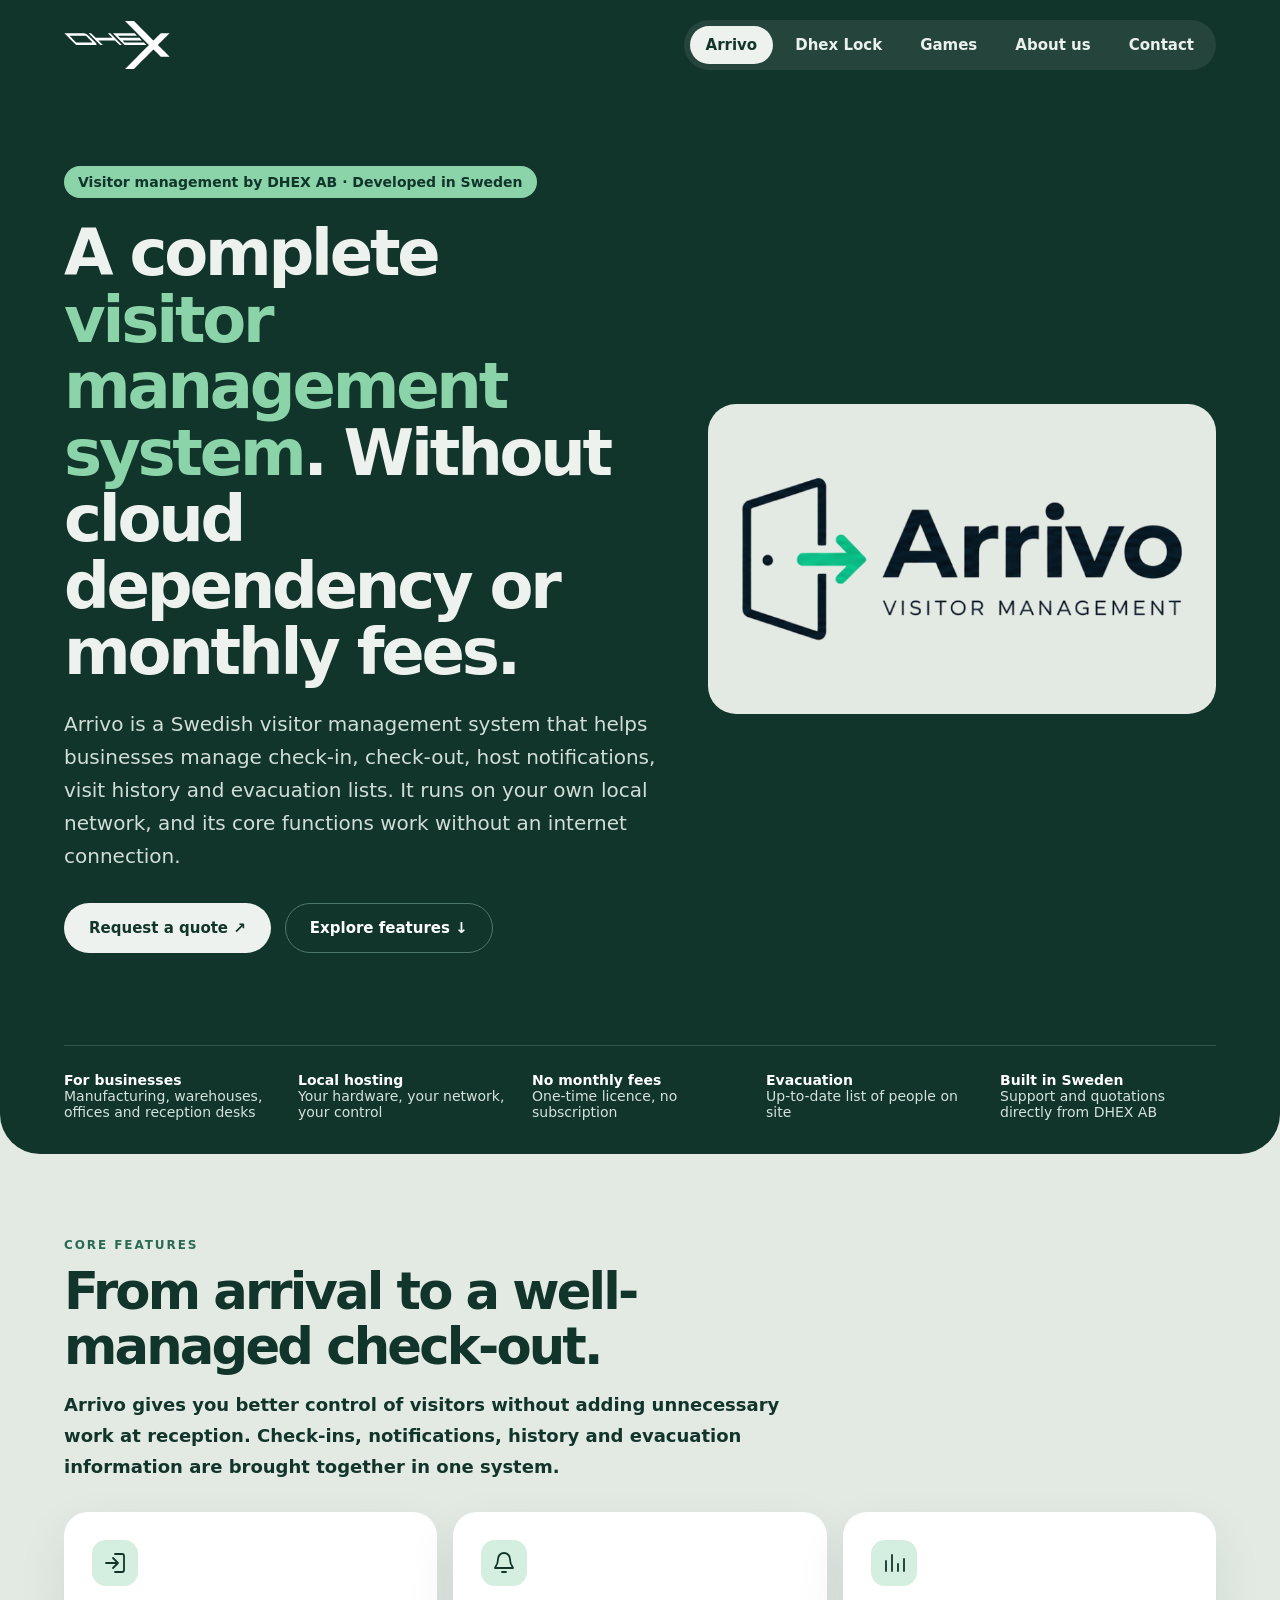
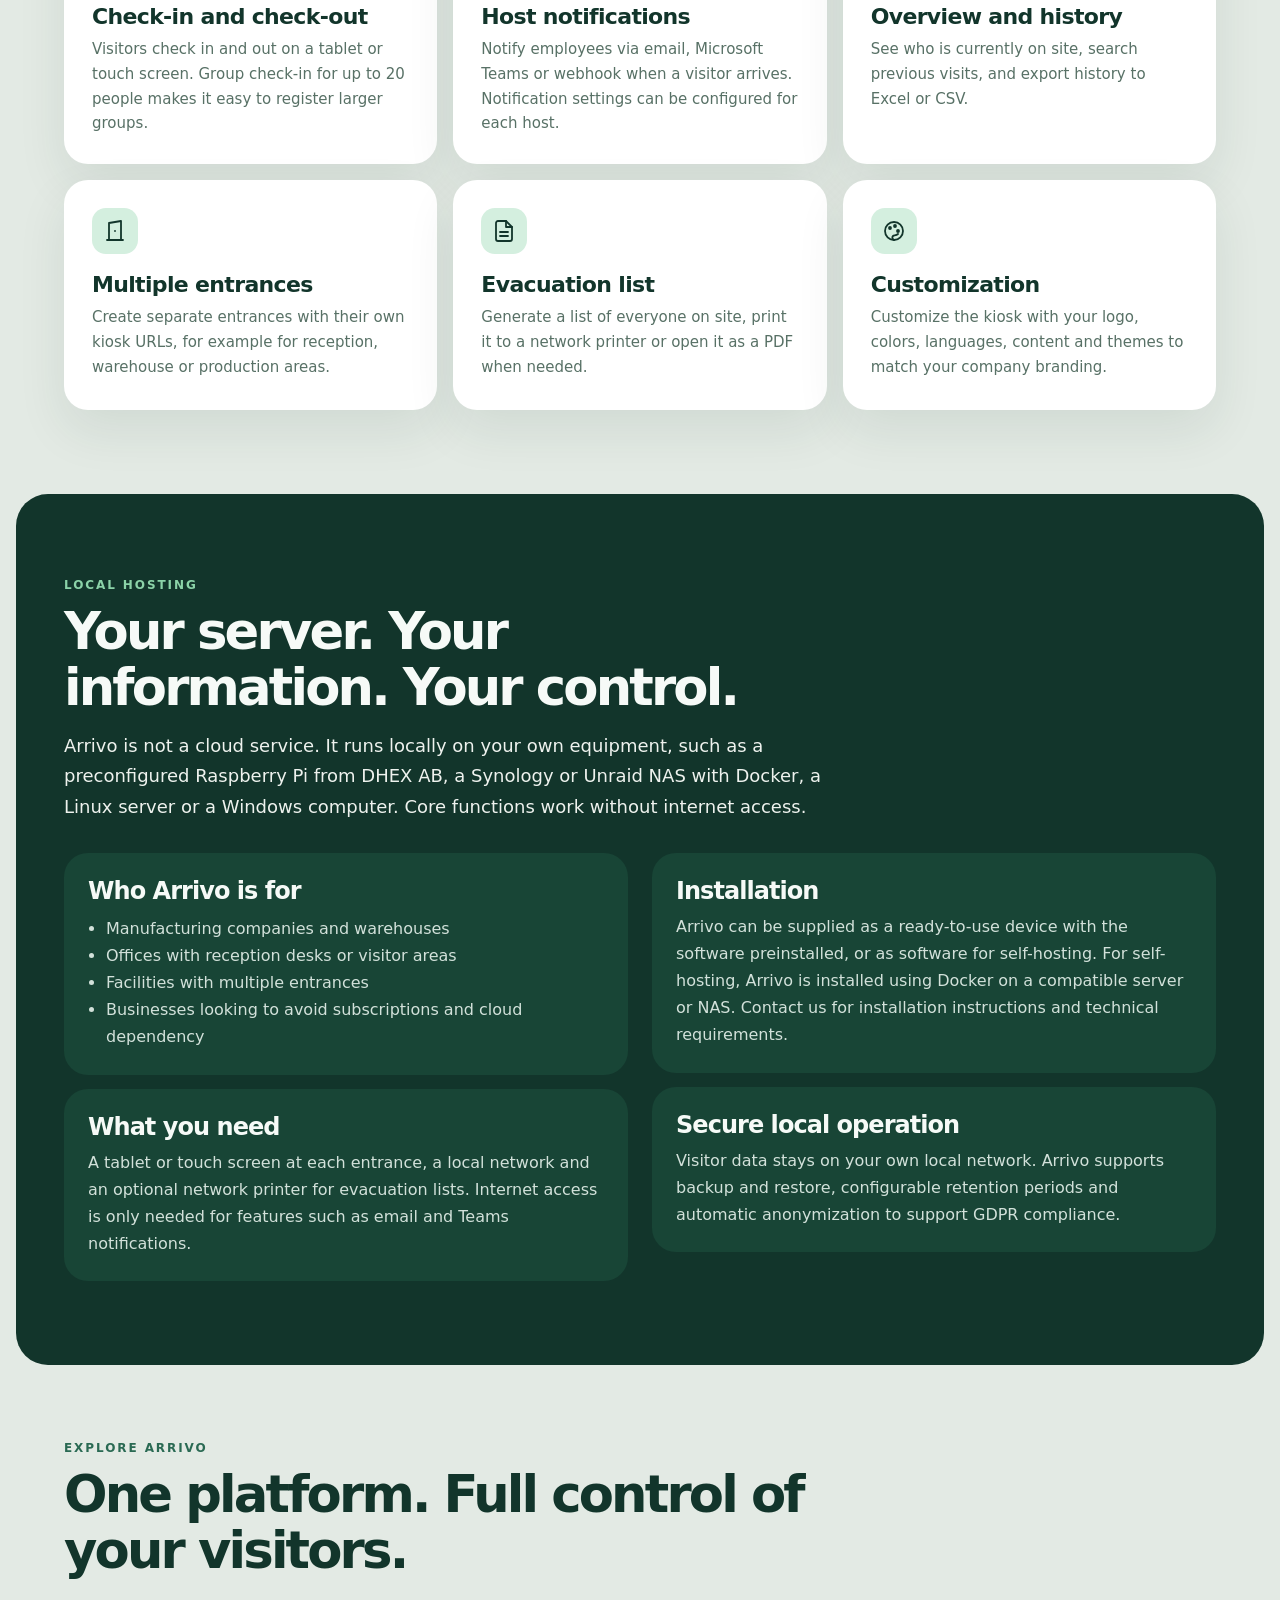
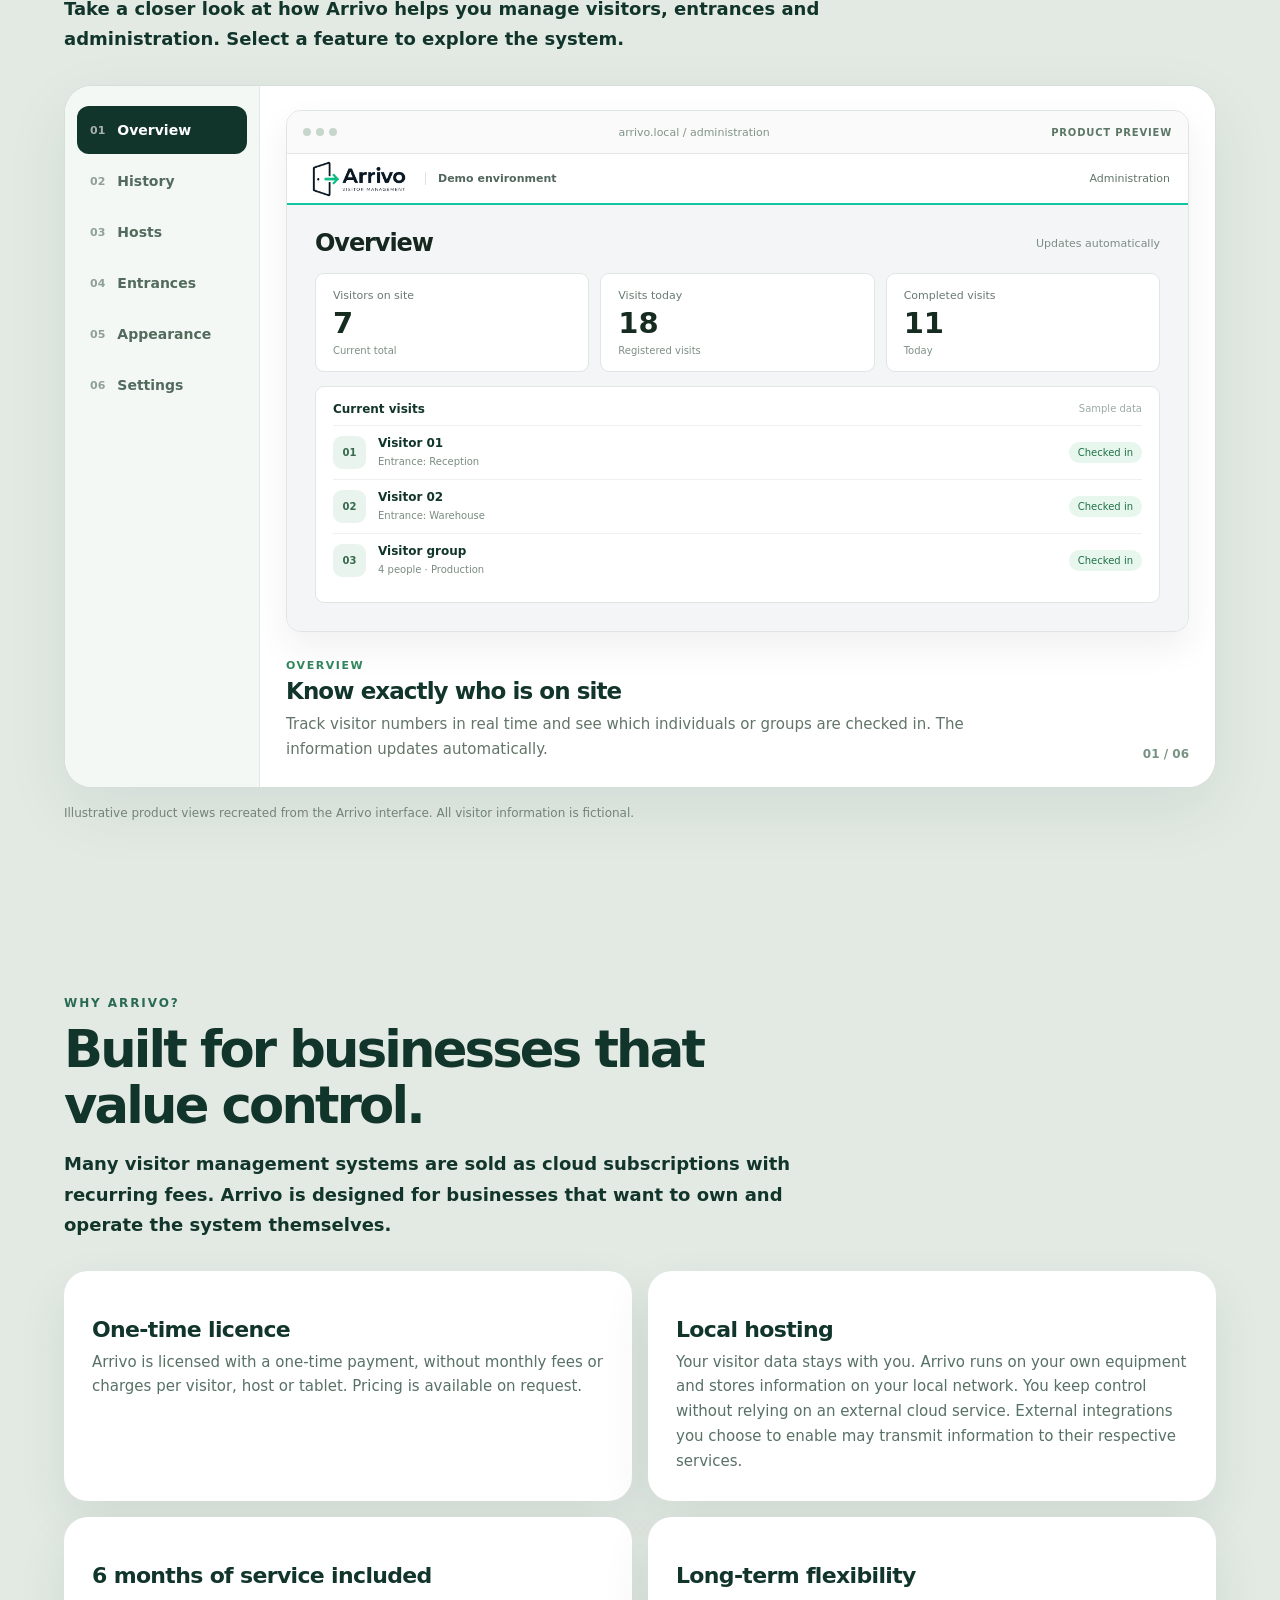
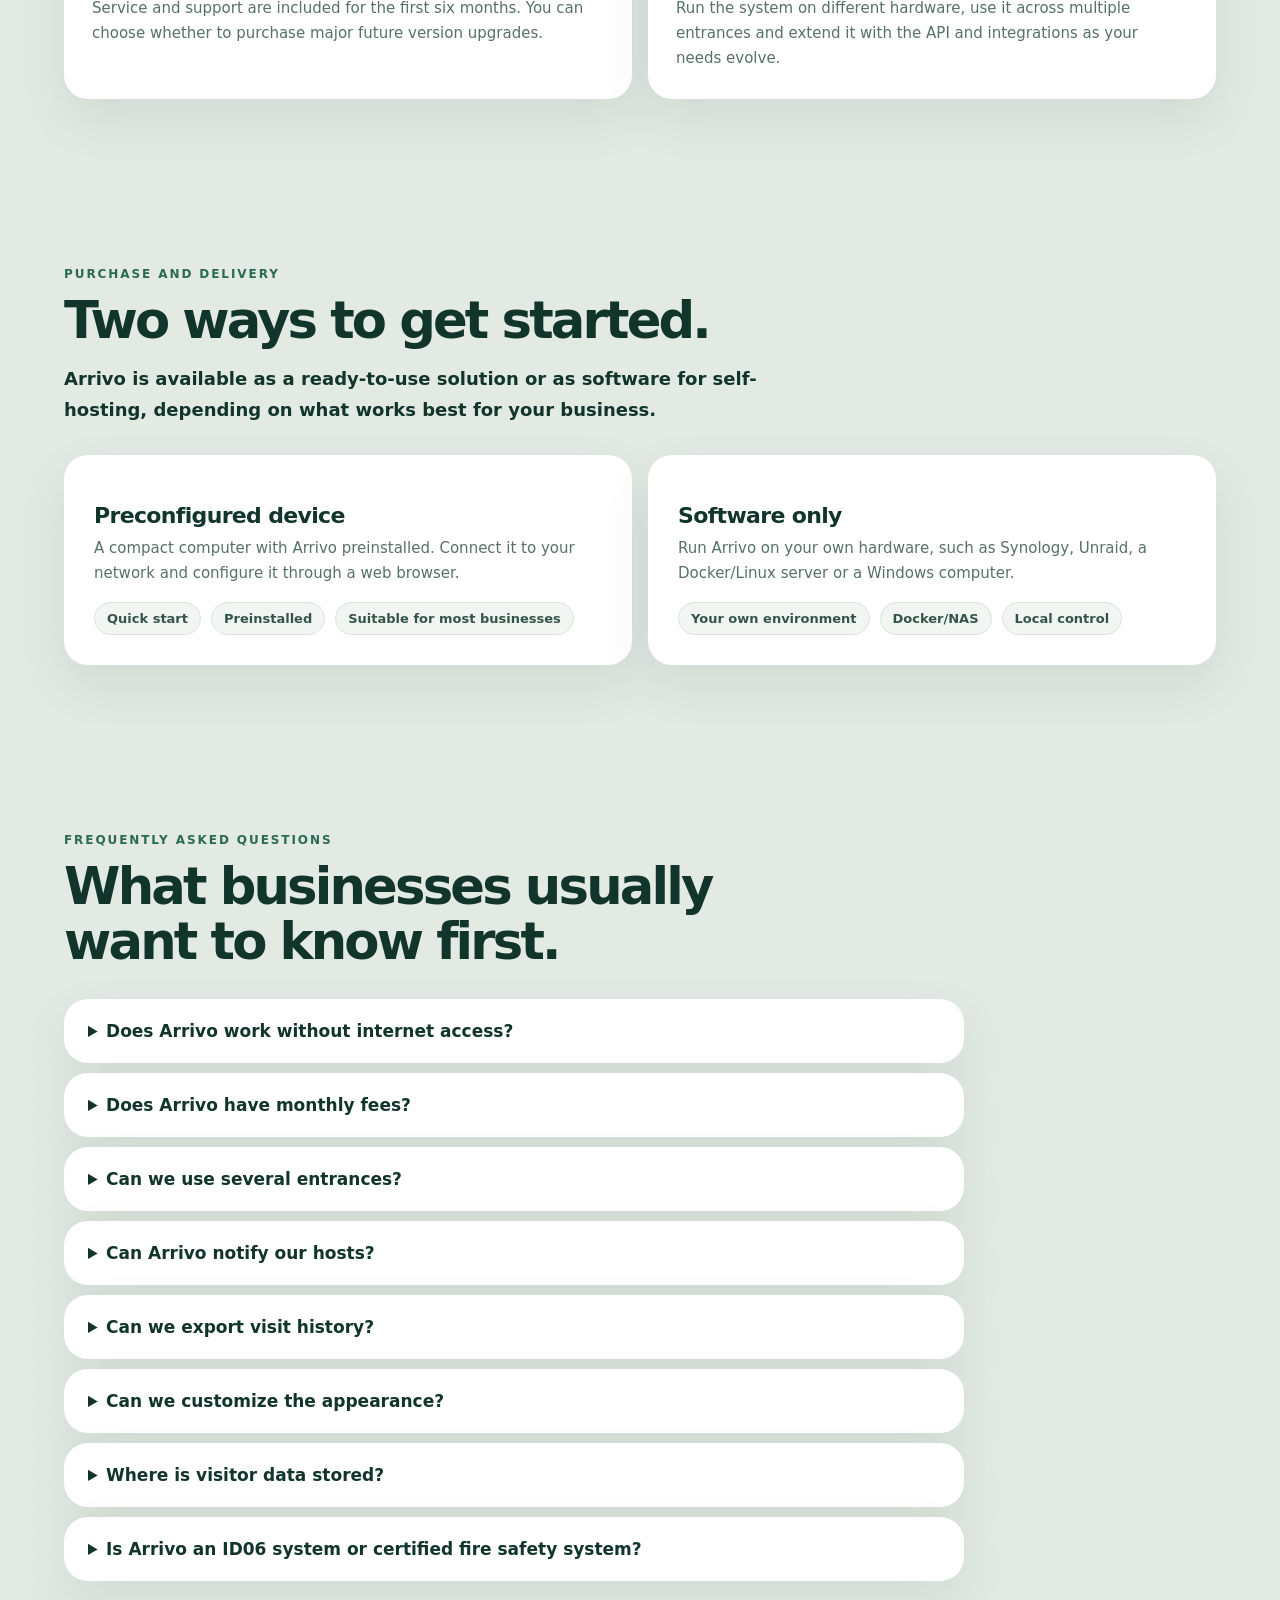
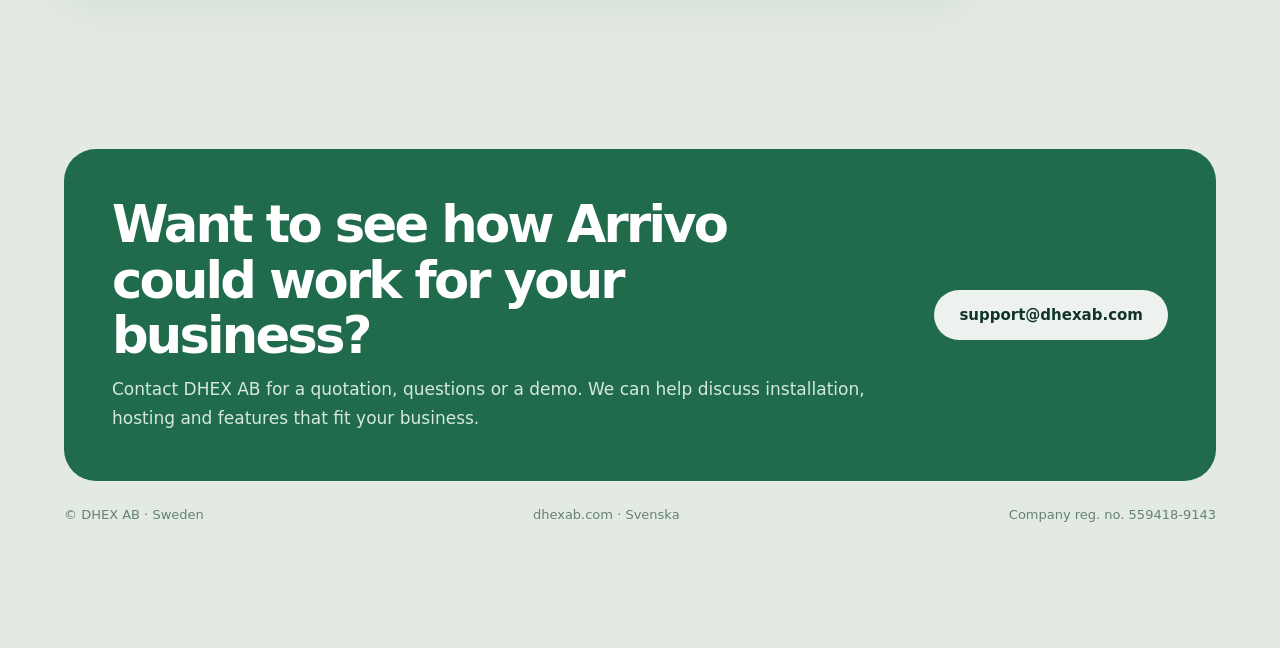
==== commit 7a849693: "Add files via upload" ====
--- a/arrivo/index.html
+++ b/arrivo/index.html
@@ -275,6 +275,16 @@
 .hero-product-brand{display:inline-flex;align-items:center;justify-content:flex-start;background:#EEF2EE;border-radius:19px;padding:14px 22px;margin-bottom:26px;max-width:100%;box-shadow:0 12px 28px rgba(0,0,0,.10)}
 .hero-product-brand img{width:min(330px,62vw);height:auto;display:block}
 @media(max-width:600px){.hero-product-brand{padding:11px 17px;margin-bottom:20px;border-radius:15px}.hero-product-brand img{width:min(245px,66vw)}}
+
+/* Version 10: produktlogotyp till höger om introduktionstexten */
+.hero{display:grid;grid-template-columns:minmax(0,1.08fr) minmax(0,.92fr);align-items:center;gap:48px;max-width:none;padding:76px 0 92px}
+.hero>div:first-child{min-width:0}
+.hero h1{font-size:clamp(43px,5vw,72px);line-height:1.04;max-width:100%}
+.hero .lead{max-width:640px}
+.hero-product-brand{display:flex;align-items:center;justify-content:center;align-self:center;background:#E3EAE4;border-radius:28px;min-height:310px;padding:44px 30px;margin:0;box-shadow:none}
+.hero-product-brand img{width:100%;max-width:470px;height:auto;display:block}
+@media(max-width:850px){.hero{grid-template-columns:1fr;gap:28px;padding:60px 0 72px}.hero h1{font-size:clamp(42px,7vw,70px)}.hero-product-brand{min-height:220px;padding:28px}.hero-product-brand img{max-width:380px}}
+@media(max-width:530px){.hero{gap:24px;padding:48px 0 62px}.hero h1{font-size:clamp(42px,10vw,56px)}.hero-product-brand{border-radius:20px;min-height:180px;padding:22px}.hero-product-brand img{max-width:290px}}
 </style>
 </head>
 <body>
@@ -294,7 +304,6 @@
 </nav>
 <div class="hero">
 <div>
-<div class="hero-product-brand"><img alt="Arrivo – Visitor Management" height="123" src="assets/arrivo-logo.png" width="330"/></div>
 <span class="eyebrow">Visitor management by DHEX AB · Developed in Sweden</span>
 <h1>A complete <em>visitor management system</em>. Without cloud dependency or monthly fees.</h1>
 <p class="lead">Arrivo is a Swedish visitor management system that helps businesses manage check-in, check-out, host notifications, visit history and evacuation lists. It runs on your own local network, and its core functions work without an internet connection.</p>
@@ -303,6 +312,7 @@
 <a class="btn" href="#funktioner">Explore features ↓</a>
 </div>
 </div>
+<div class="hero-product-brand"><img alt="Arrivo – Visitor Management" height="123" src="assets/arrivo-logo.png" width="330"/></div>
 </div>
 <div class="trust">
 <div><strong>For businesses</strong> Manufacturing, warehouses, offices and reception desks</div>
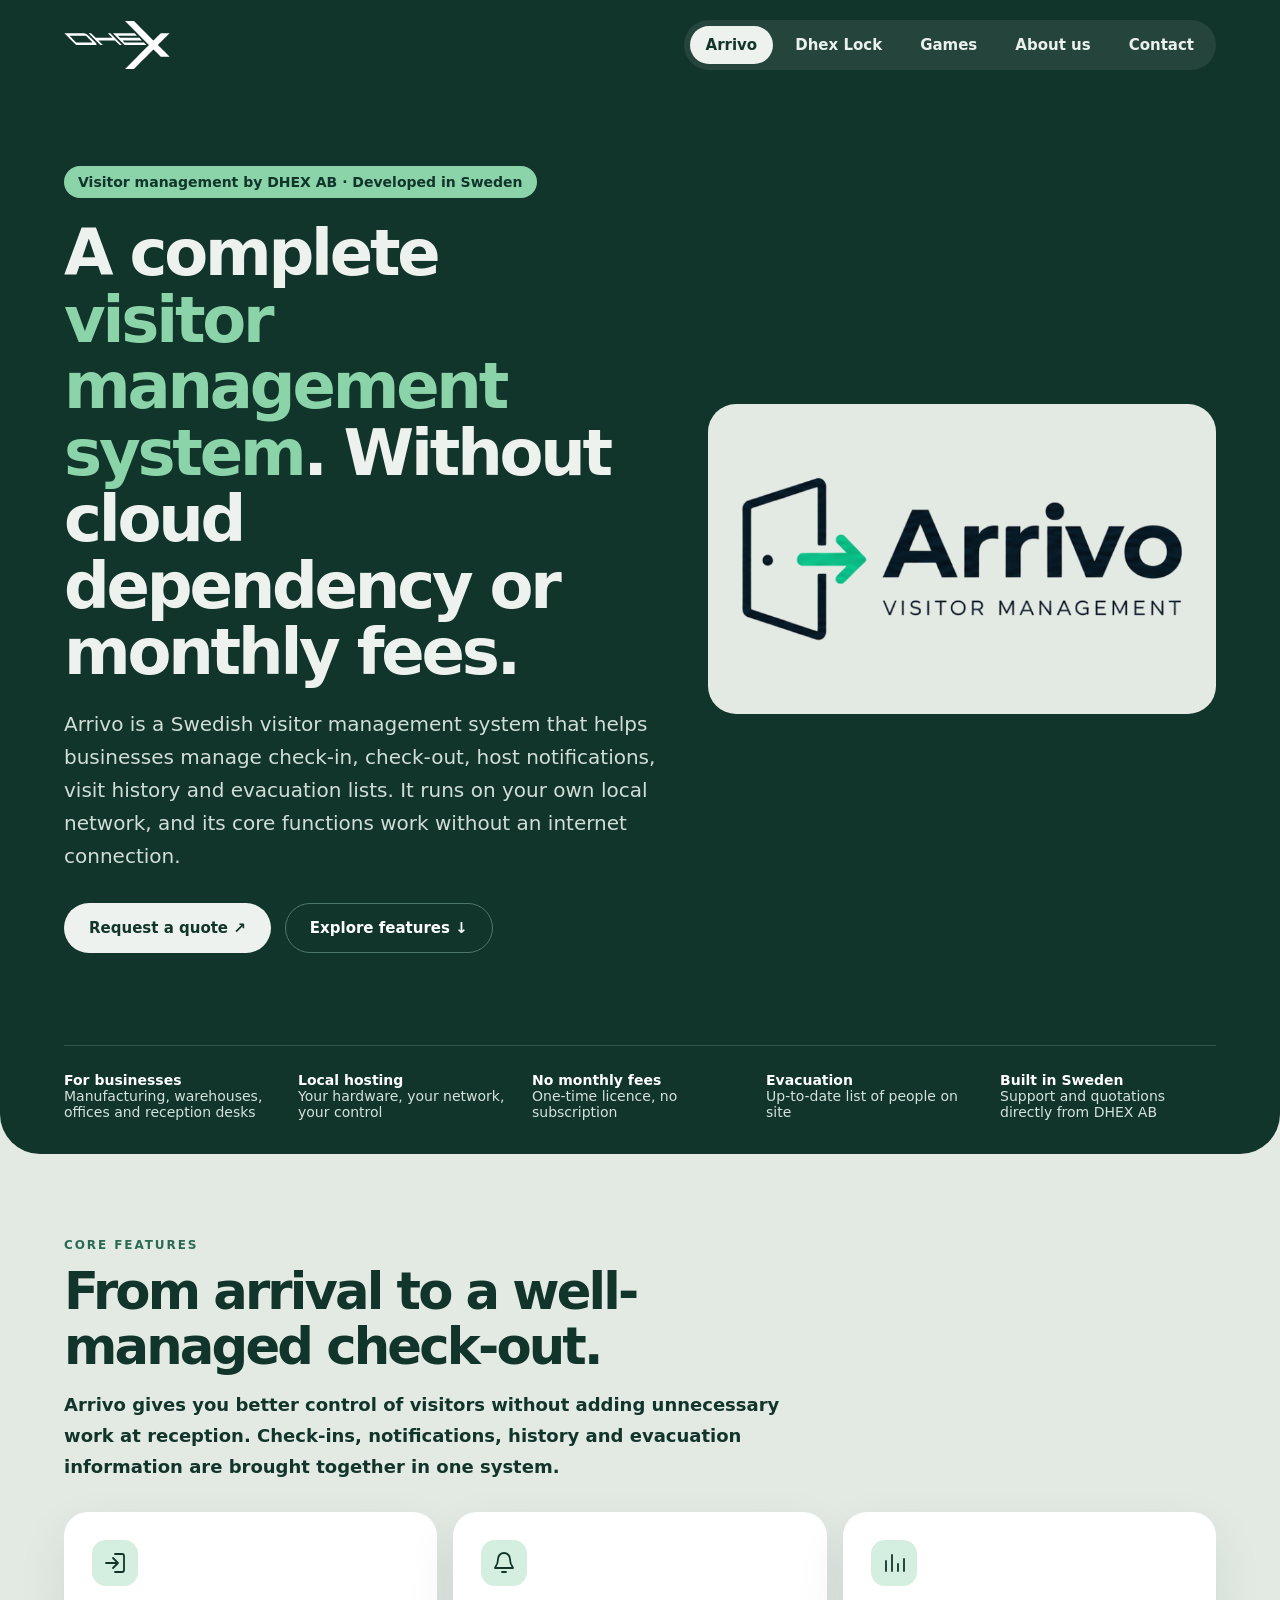
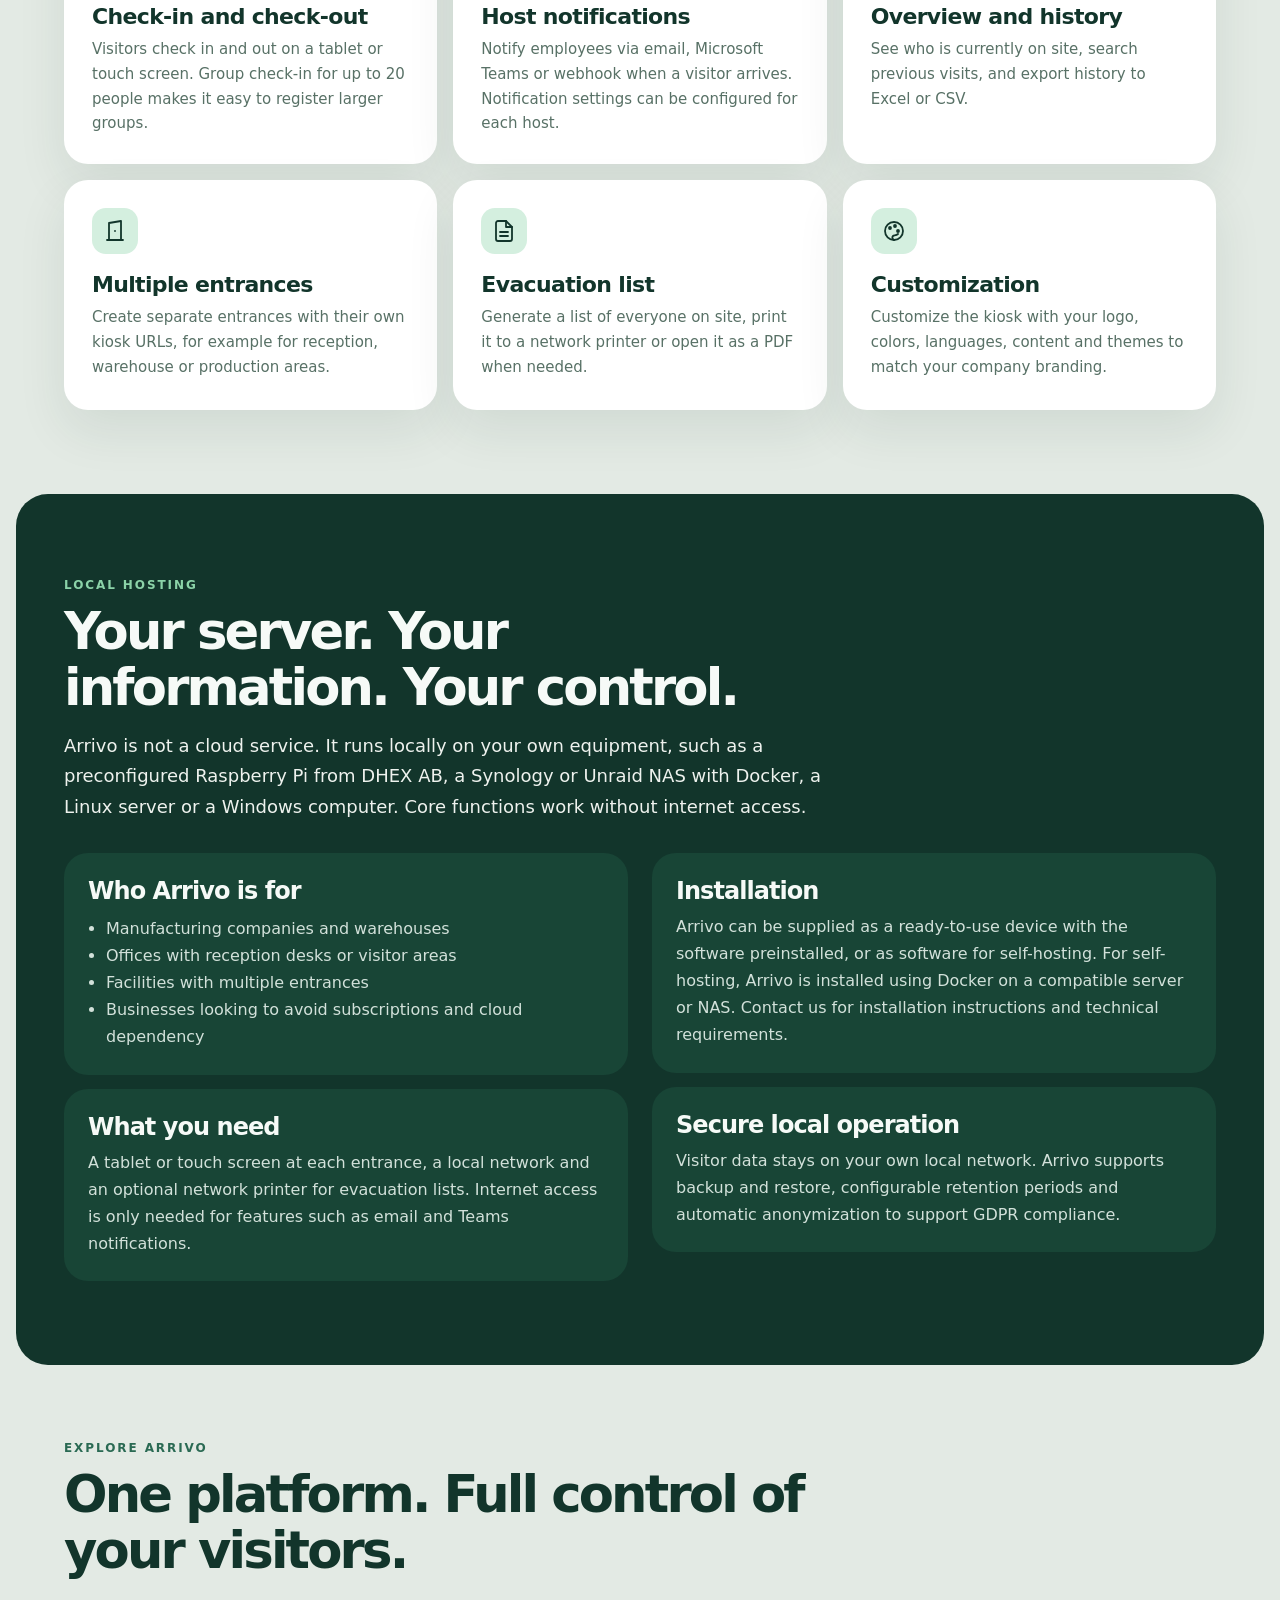
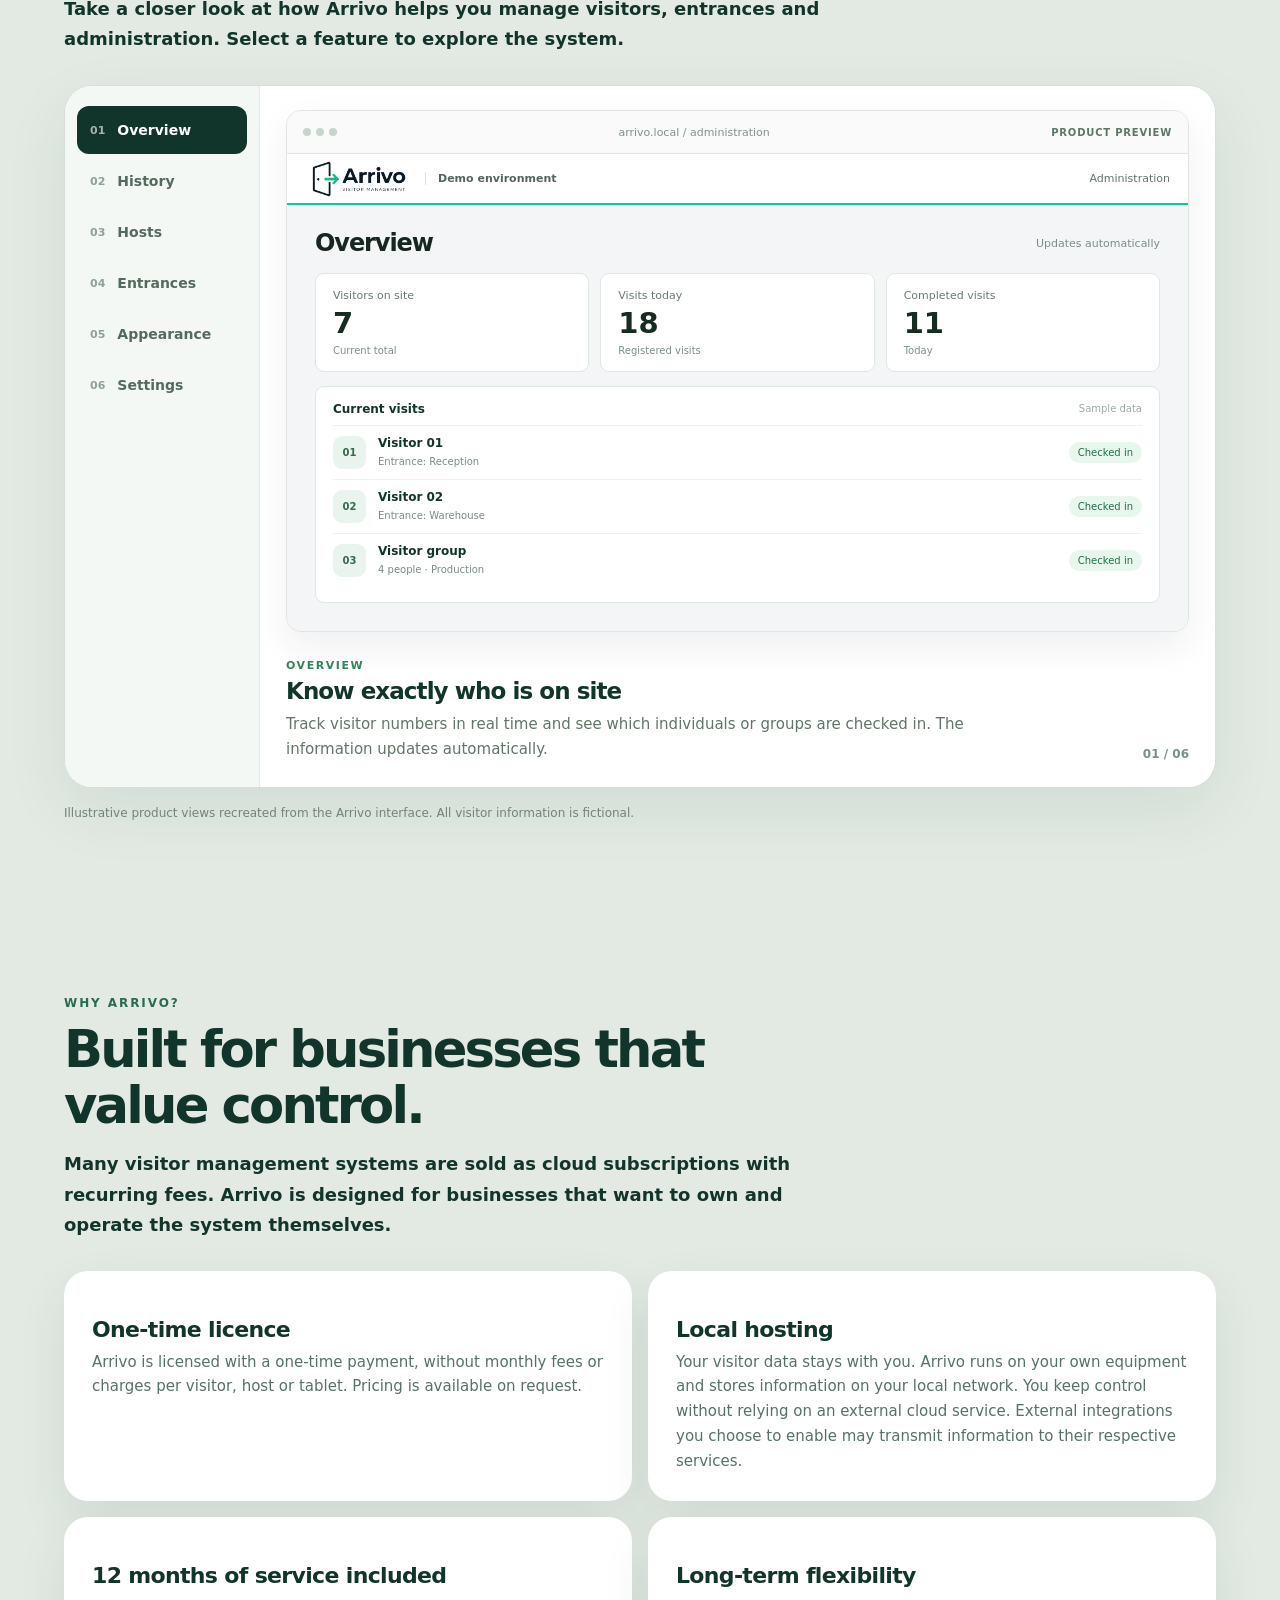
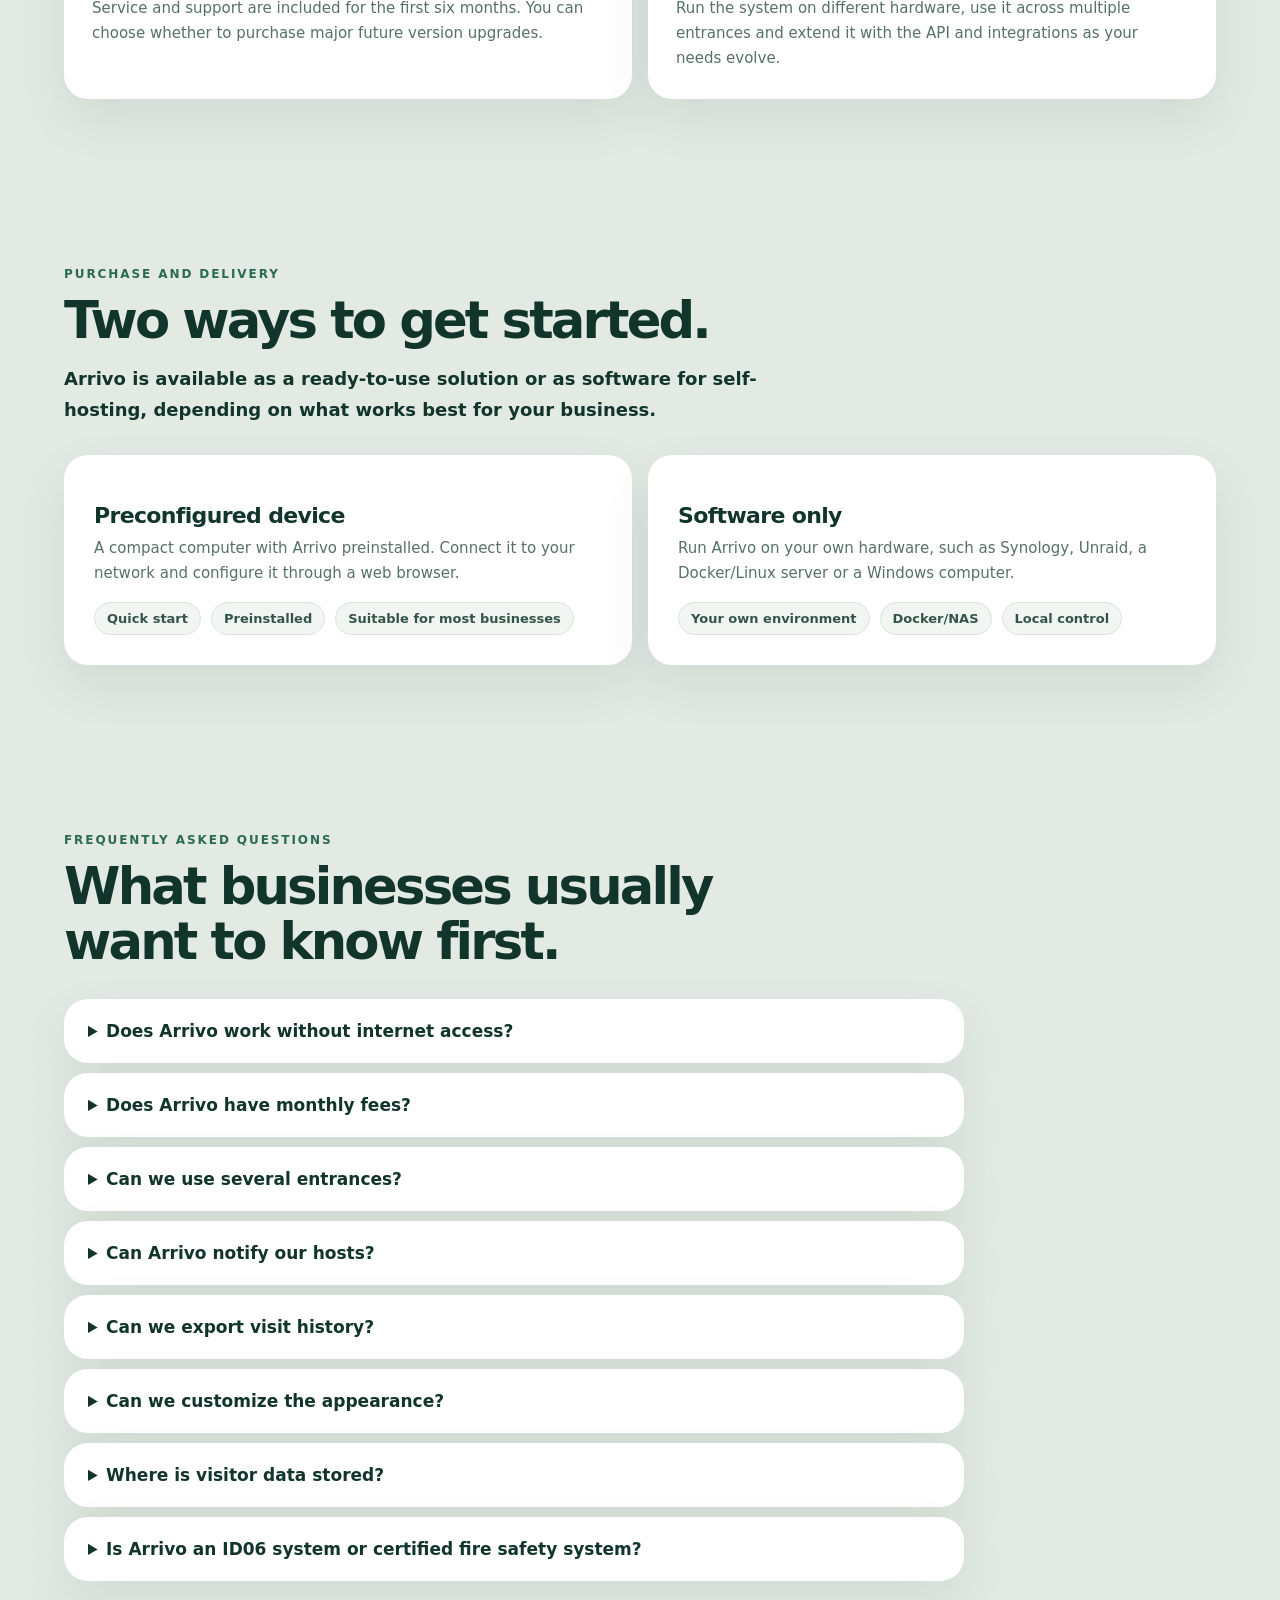
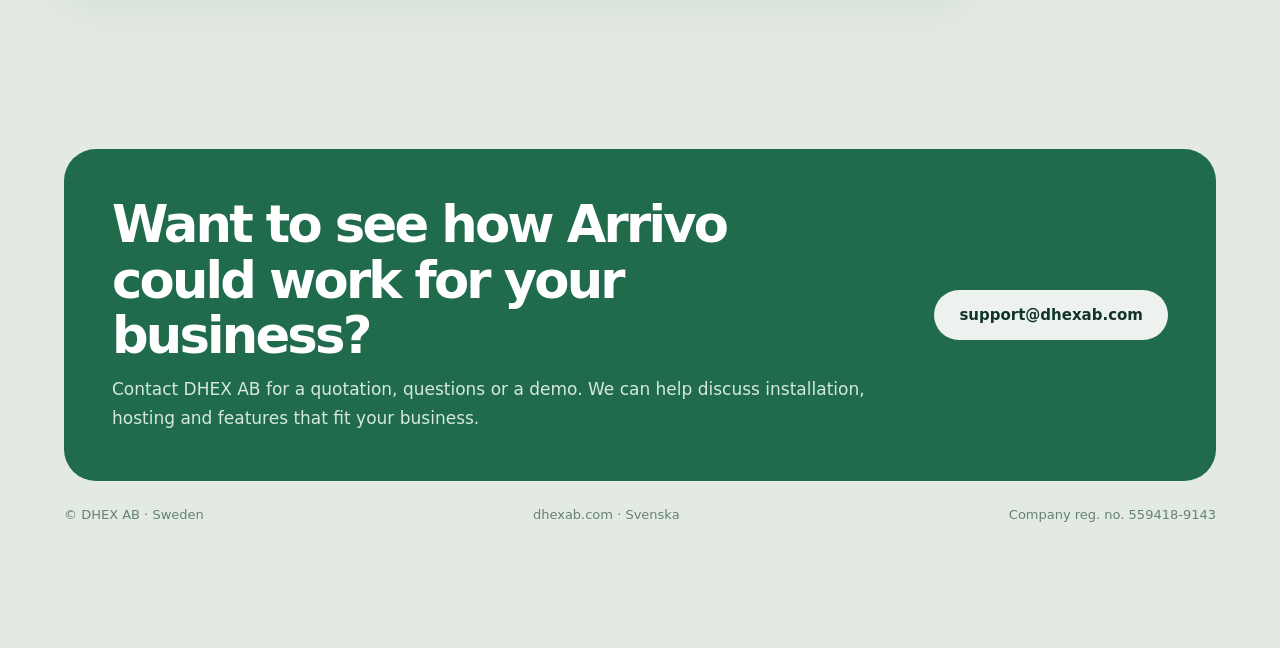
==== commit c03f705d: "Update index.html" ====
--- a/arrivo/index.html
+++ b/arrivo/index.html
@@ -452,7 +452,7 @@
 <p>Your visitor data stays with you. Arrivo runs on your own equipment and stores information on your local network. You keep control without relying on an external cloud service. External integrations you choose to enable may transmit information to their respective services.</p>
 </article>
 <article class="reason">
-<h3>6 months of service included</h3>
+<h3>12 months of service included</h3>
 <p>Service and support are included for the first six months. You can choose whether to purchase major future version upgrades.</p>
 </article>
 <article class="reason">
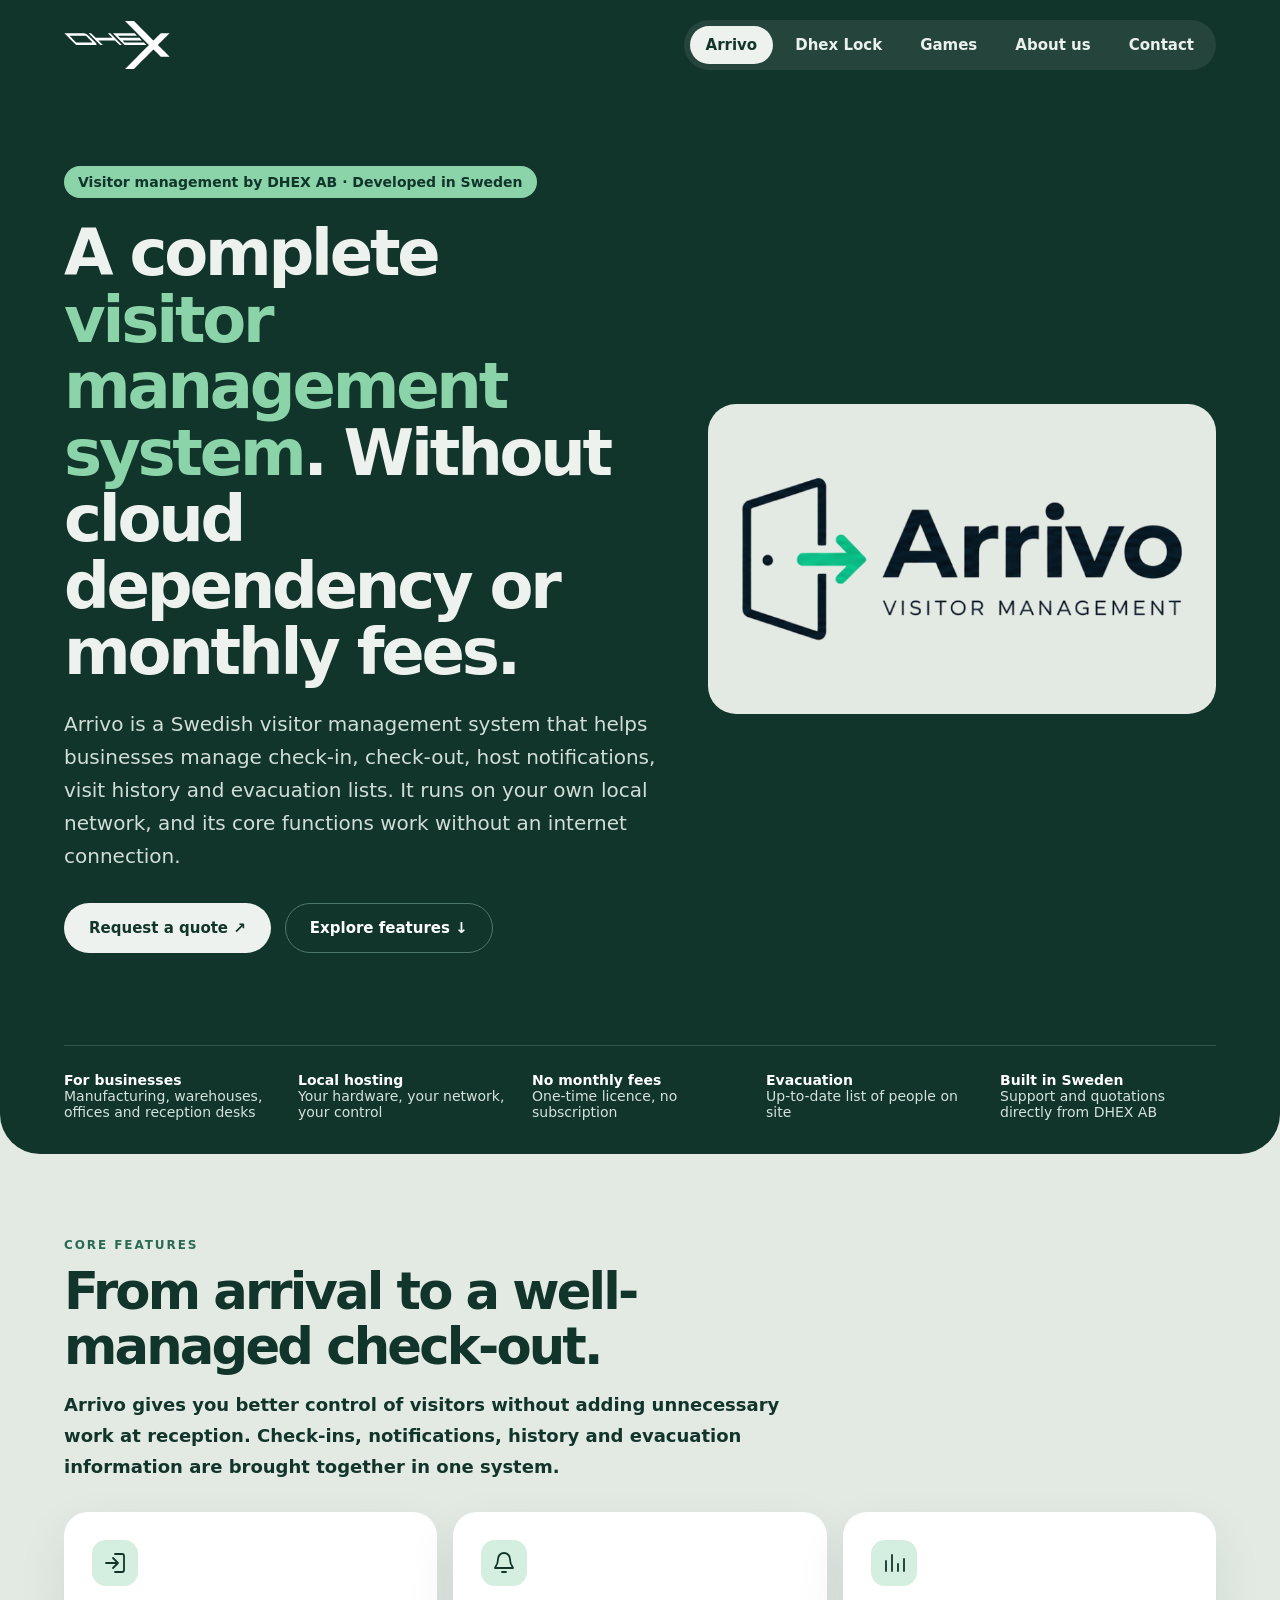
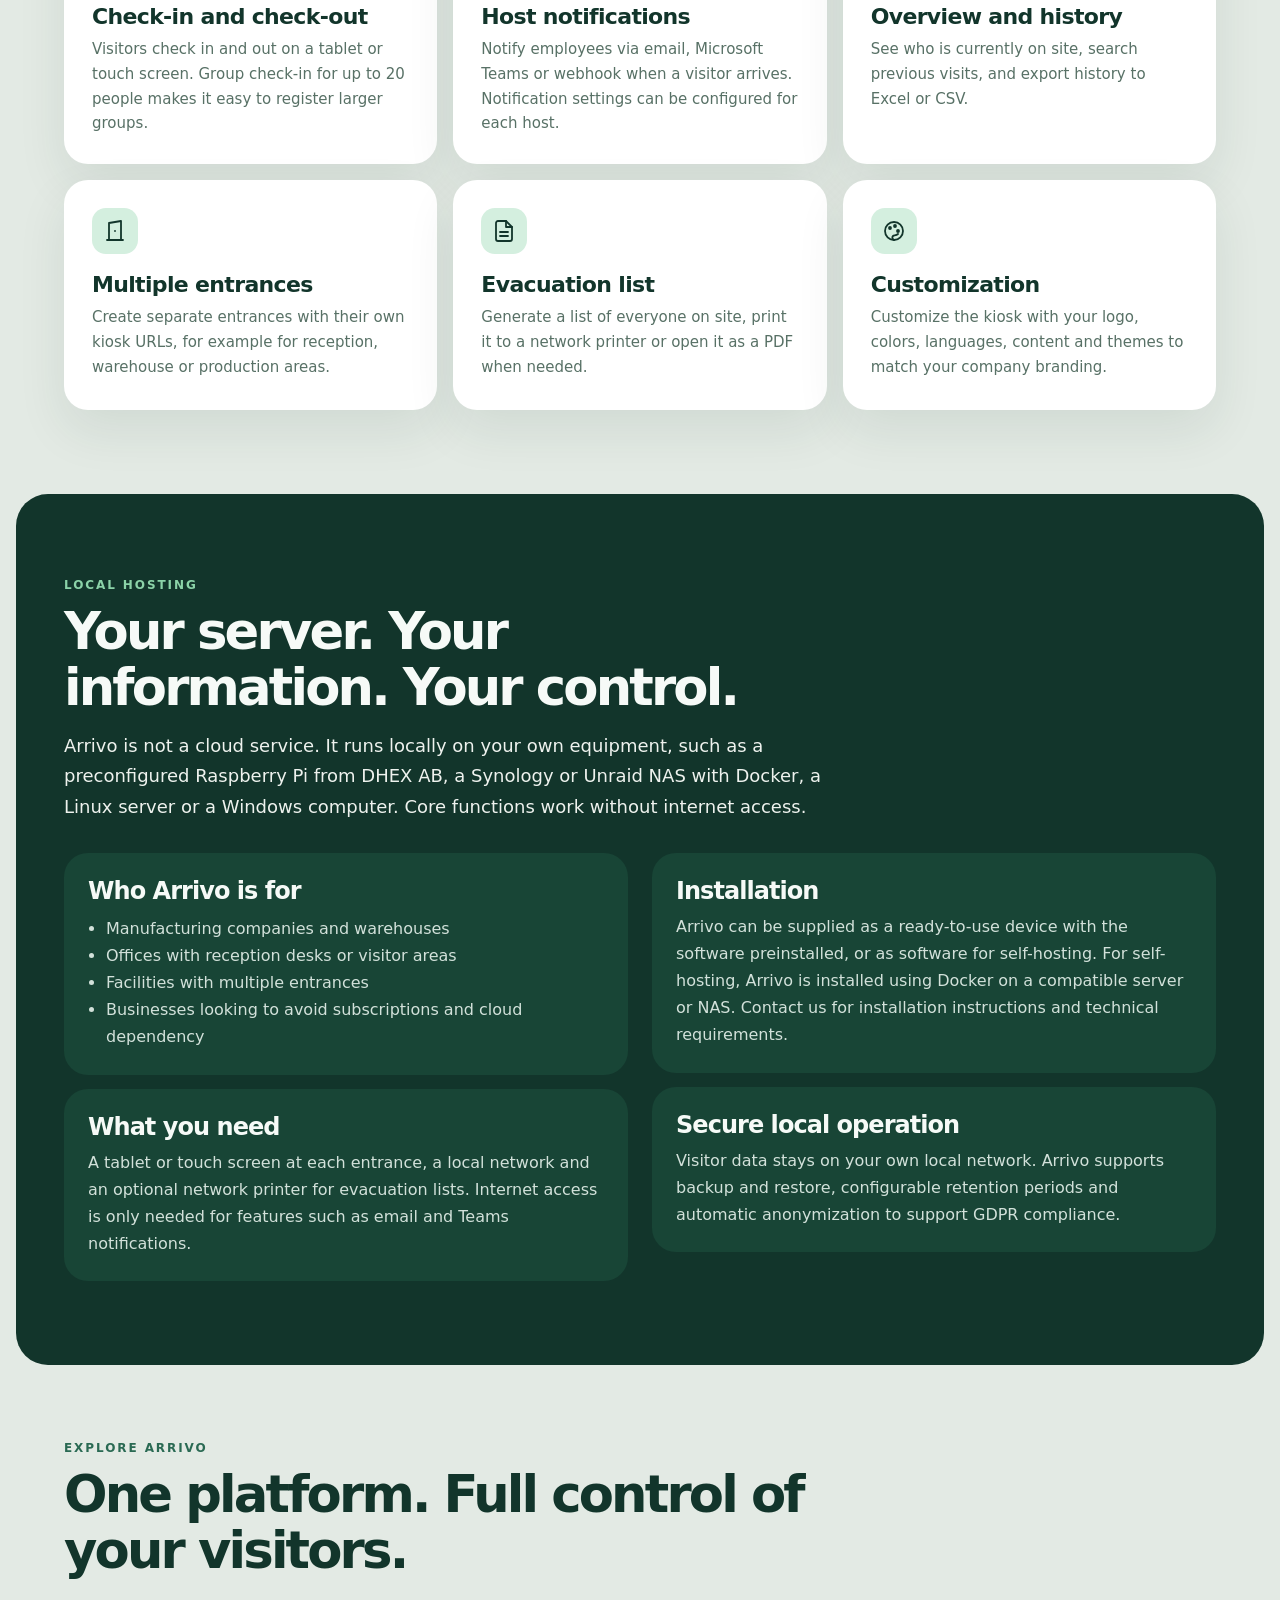
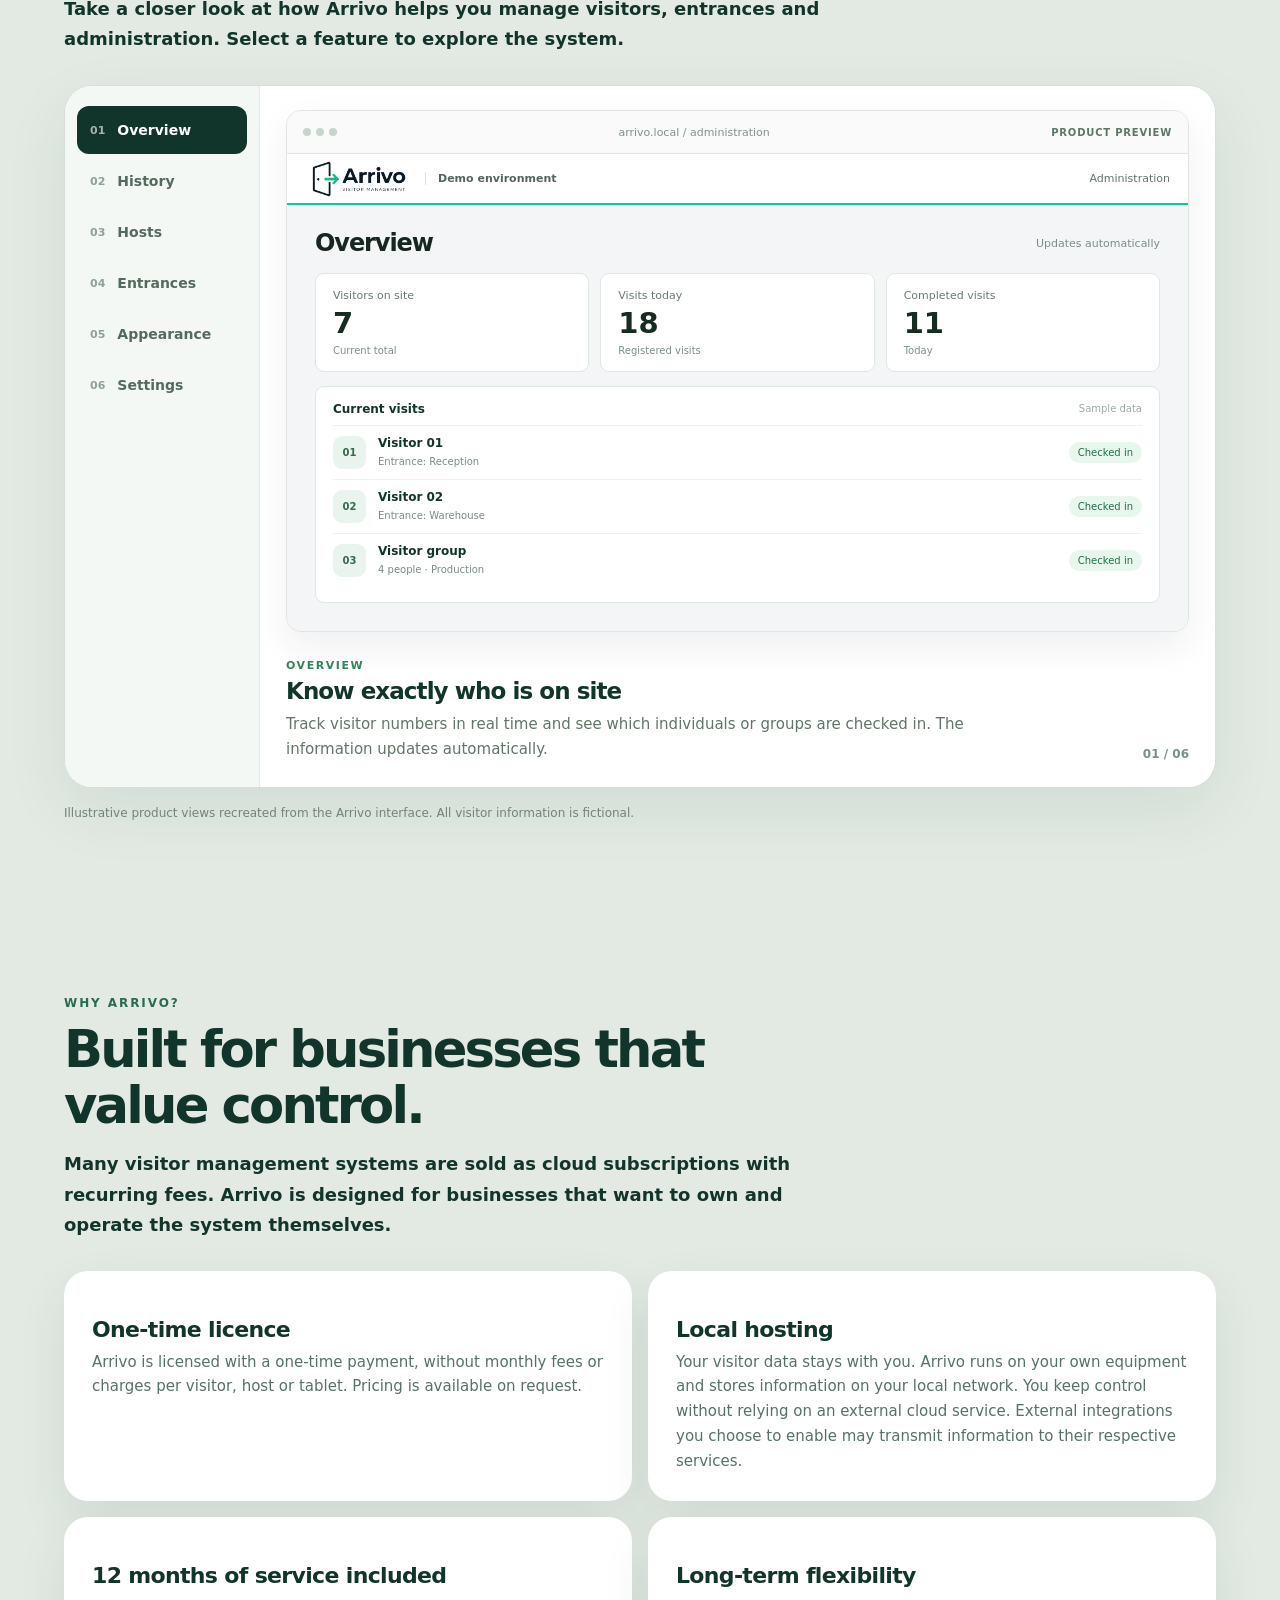
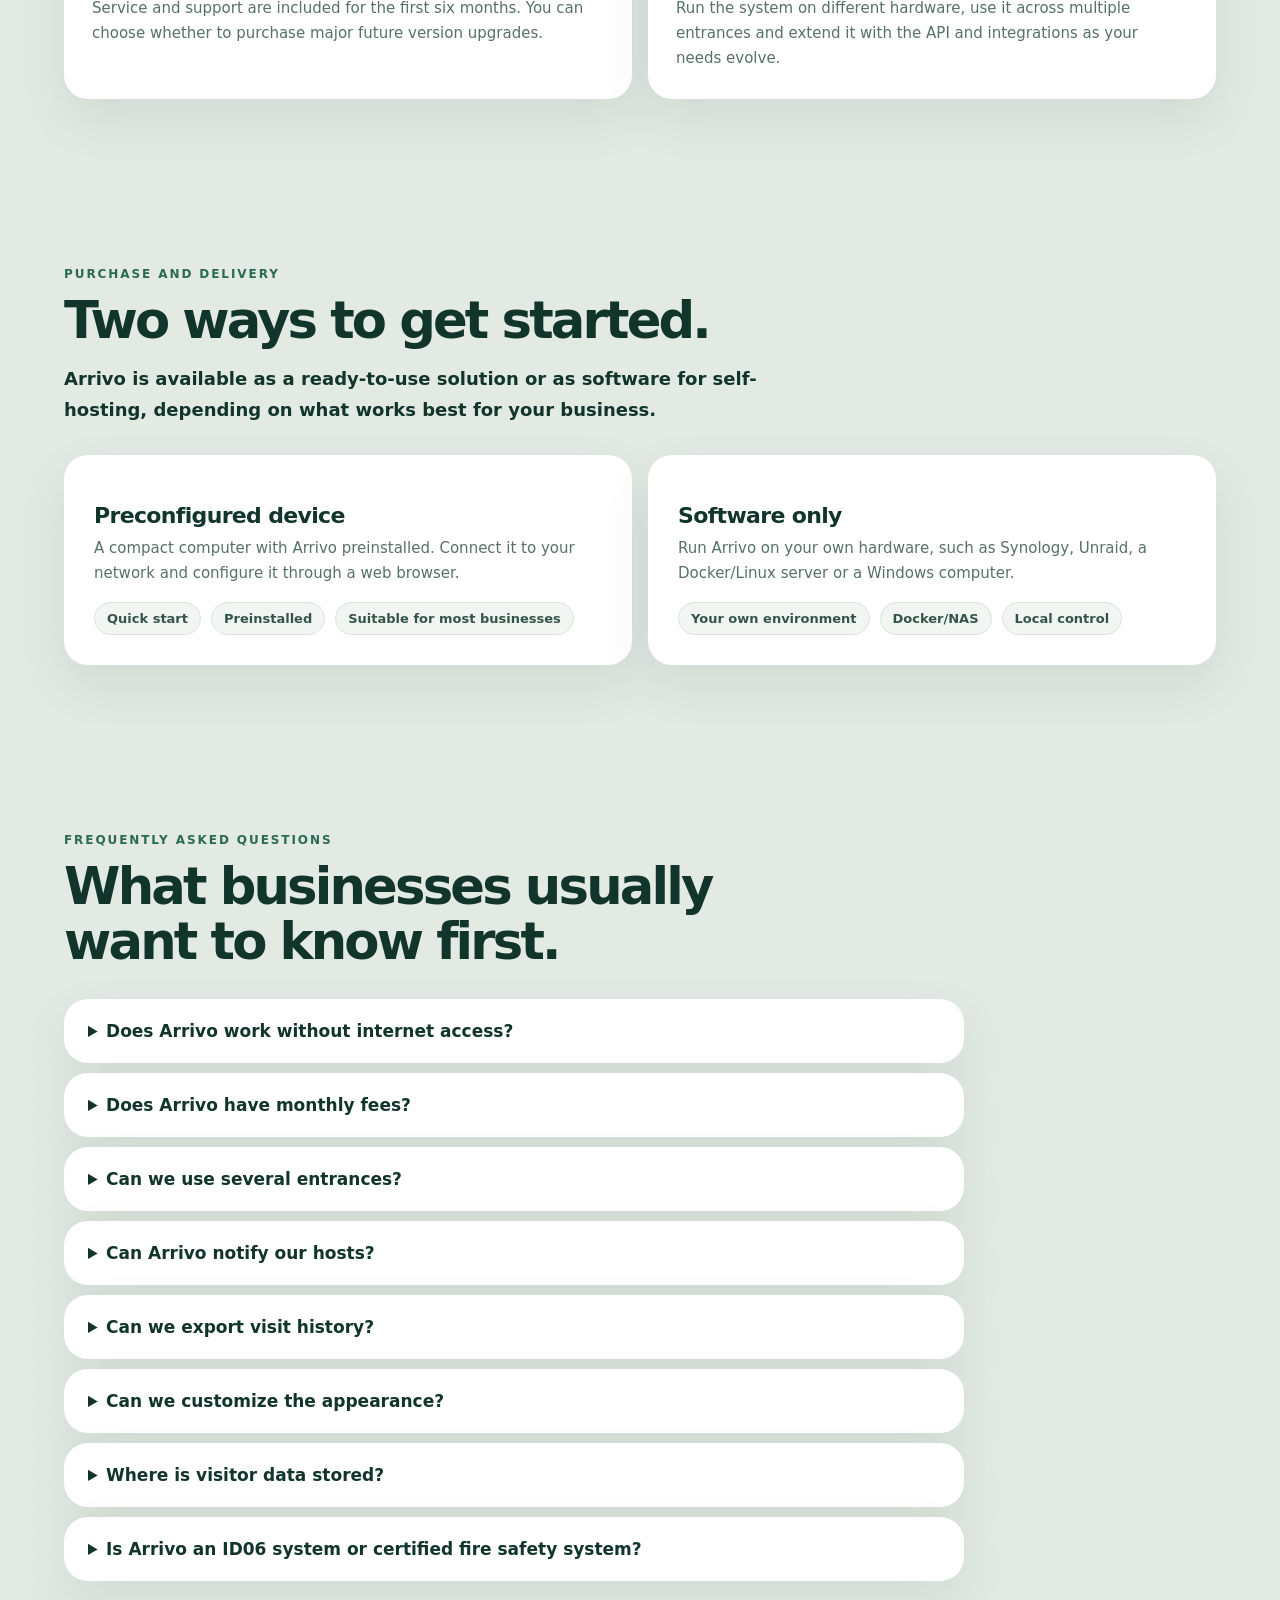
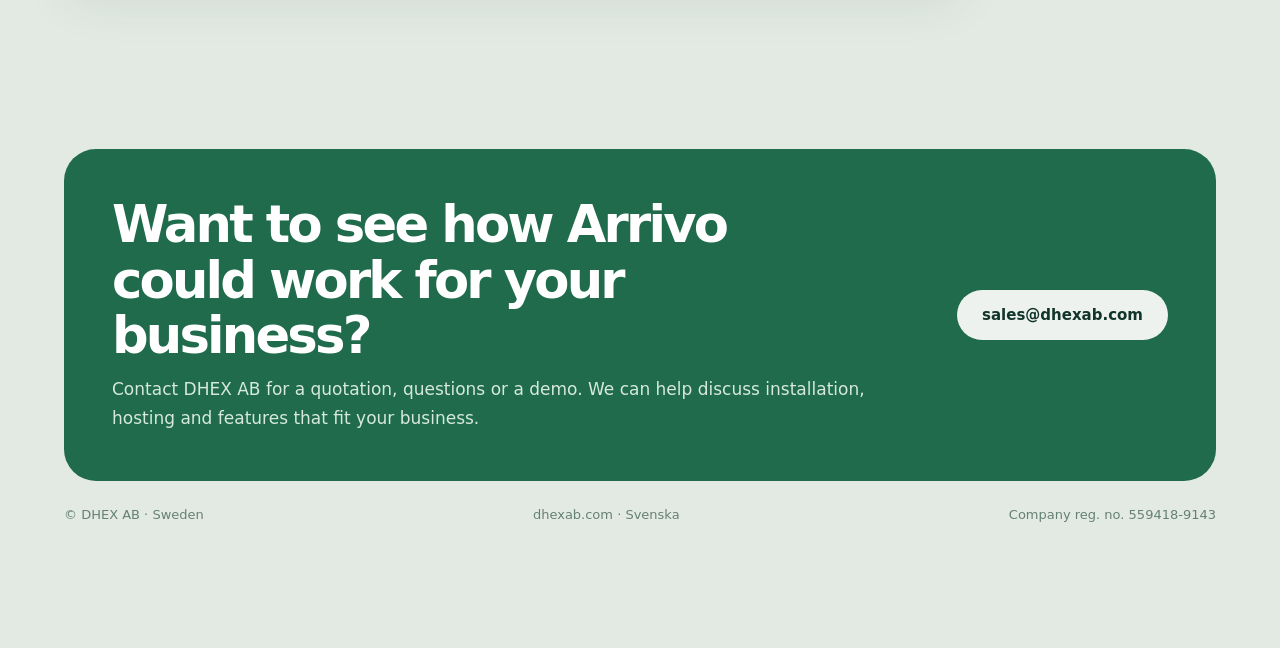
==== commit 093fc8d7: "update mail" ====
--- a/arrivo/index.html
+++ b/arrivo/index.html
@@ -30,7 +30,7 @@
     "@id": "https://dhexab.com/#organization",
     "name": "DHEX AB",
     "url": "https://dhexab.com/",
-    "email": "support@dhexab.com",
+    "email": "sales@dhexab.com",
     "identifier": "559418-9143"
   },
   "softwareRequirements": "Self-hosted on a compatible Raspberry Pi, Docker/Linux server, NAS or Windows computer, with a local network and web browser for the visitor kiosk. Internet access is required for external email and Microsoft Teams notifications.",
@@ -299,7 +299,7 @@
 <a href="https://dhexab.com/#dhex-lock">Dhex Lock</a>
 <a href="https://dhexab.com/#games">Games</a>
 <a href="https://dhexab.com/#about">About us</a>
-<a href="mailto:support@dhexab.com">Contact</a>
+<a href="mailto:sales@dhexab.com">Contact</a>
 </div>
 </nav>
 <div class="hero">
@@ -308,7 +308,7 @@
 <h1>A complete <em>visitor management system</em>. Without cloud dependency or monthly fees.</h1>
 <p class="lead">Arrivo is a Swedish visitor management system that helps businesses manage check-in, check-out, host notifications, visit history and evacuation lists. It runs on your own local network, and its core functions work without an internet connection.</p>
 <div class="actions">
-<a class="btn main" href="mailto:support@dhexab.com?subject=Arrivo%20quotation">Request a quote ↗</a>
+<a class="btn main" href="mailto:sales@dhexab.com?subject=Arrivo%20quotation">Request a quote ↗</a>
 <a class="btn" href="#funktioner">Explore features ↓</a>
 </div>
 </div>
@@ -540,7 +540,7 @@
 <h2>Want to see how Arrivo could work for your business?</h2>
 <p>Contact DHEX AB for a quotation, questions or a demo. We can help discuss installation, hosting and features that fit your business.</p>
 </div>
-<a class="btn main" href="mailto:support@dhexab.com?subject=Question%20about%20Arrivo">support@dhexab.com</a>
+<a class="btn main" href="mailto:sales@dhexab.com?subject=Question%20about%20Arrivo">sales@dhexab.com</a>
 </div>
 <div class="footer">
 <div>© DHEX AB · Sweden</div>
